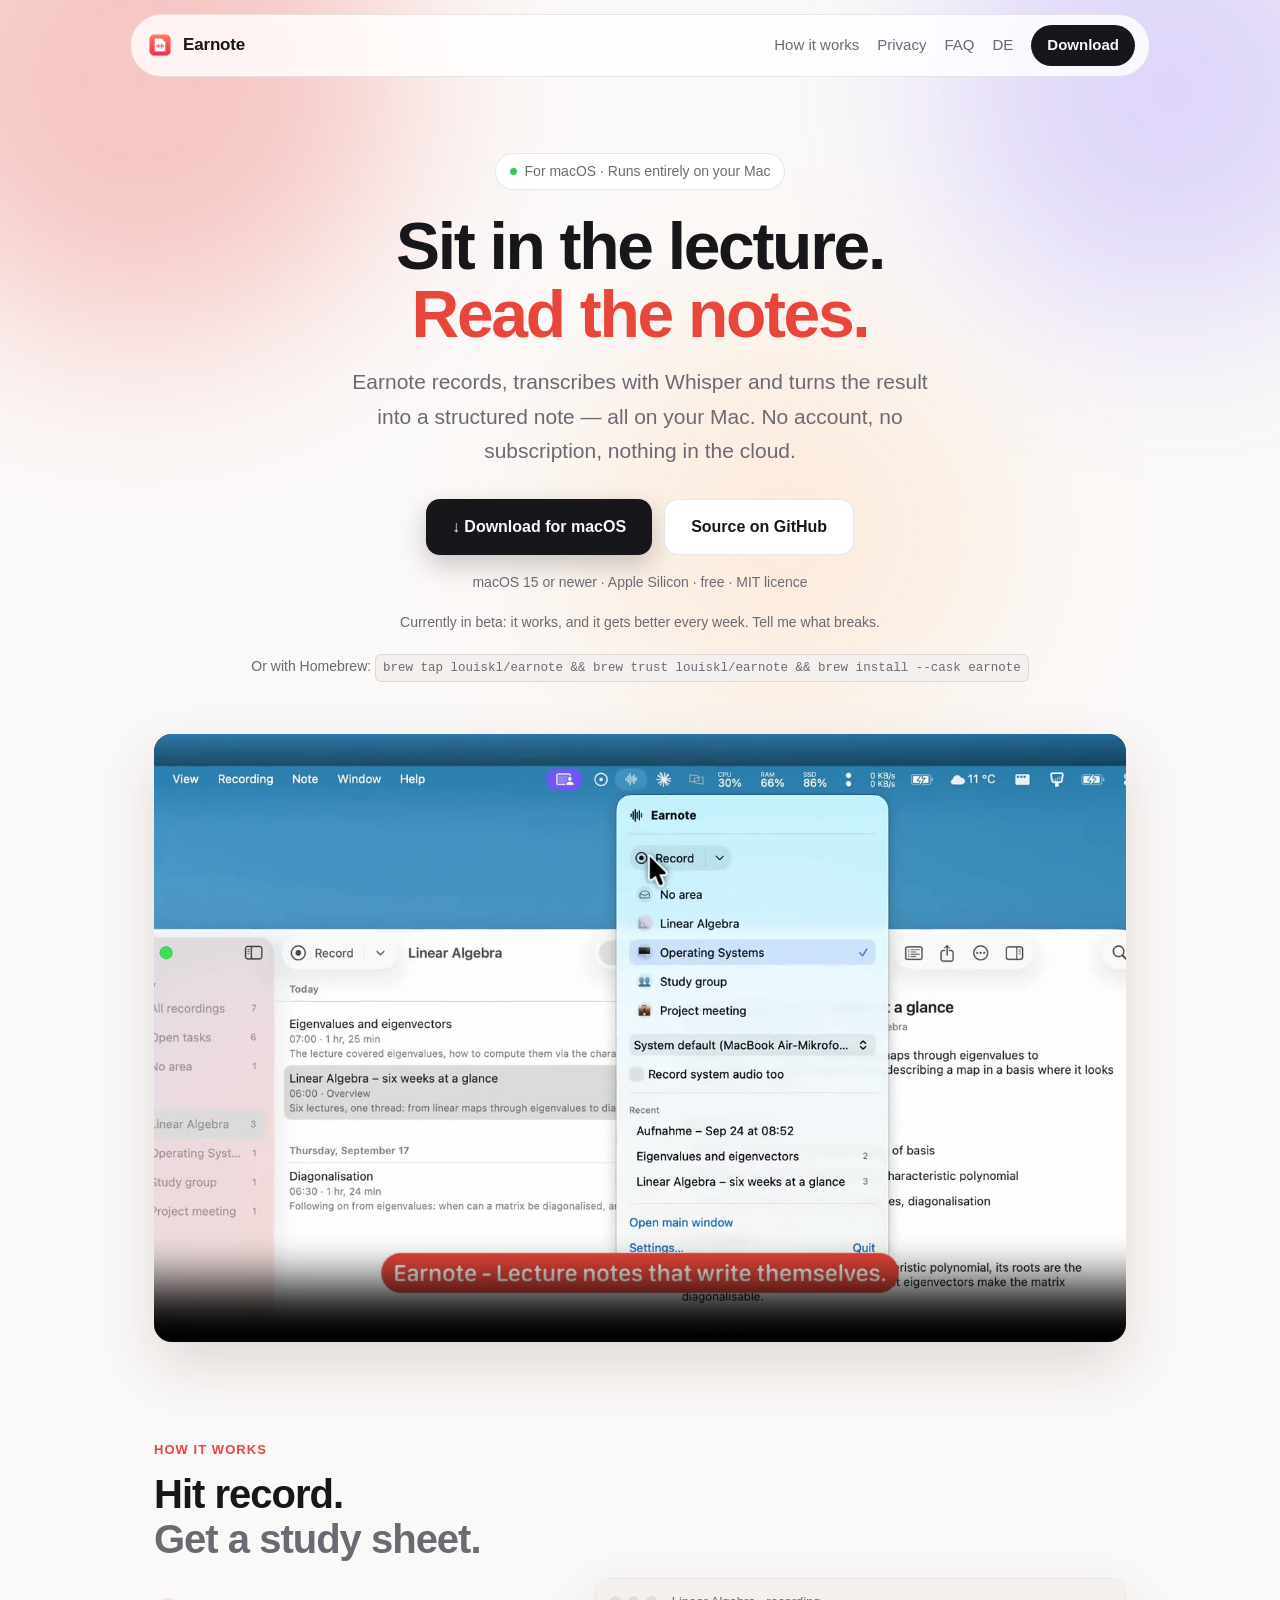
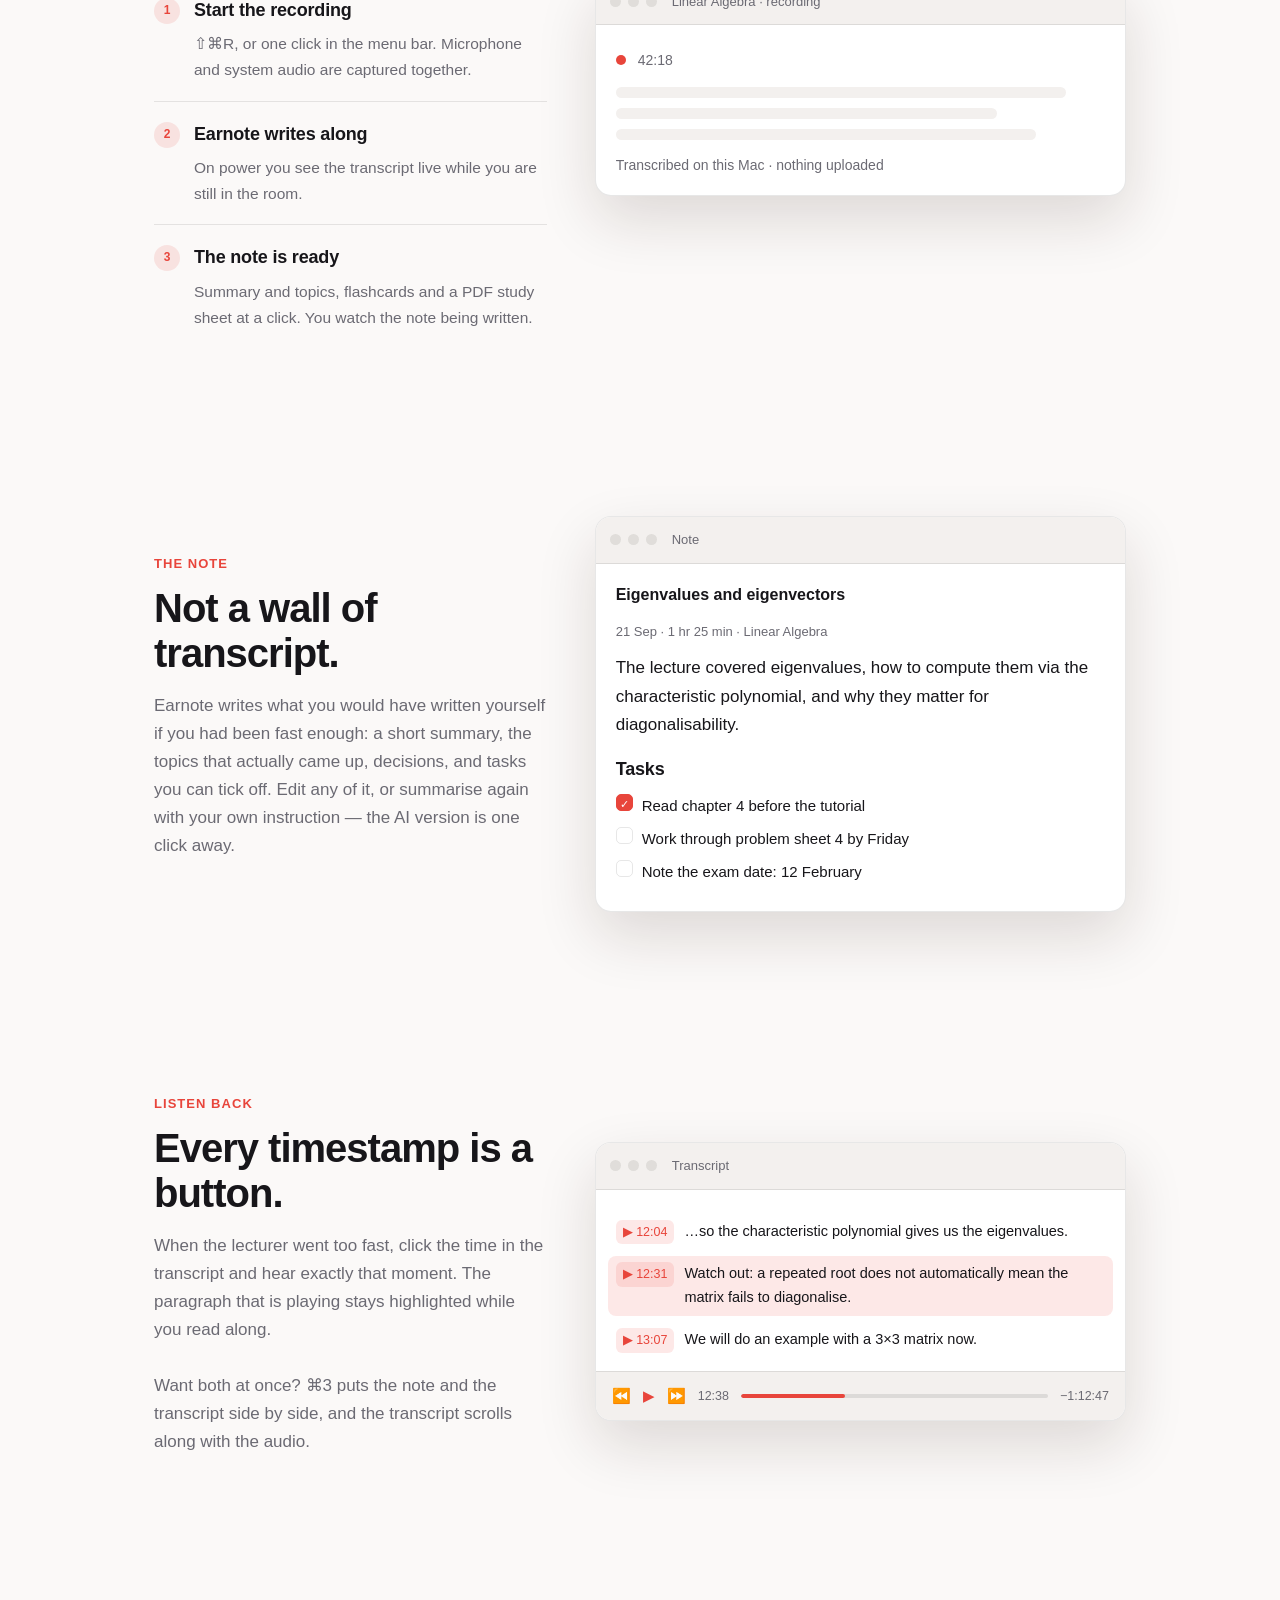
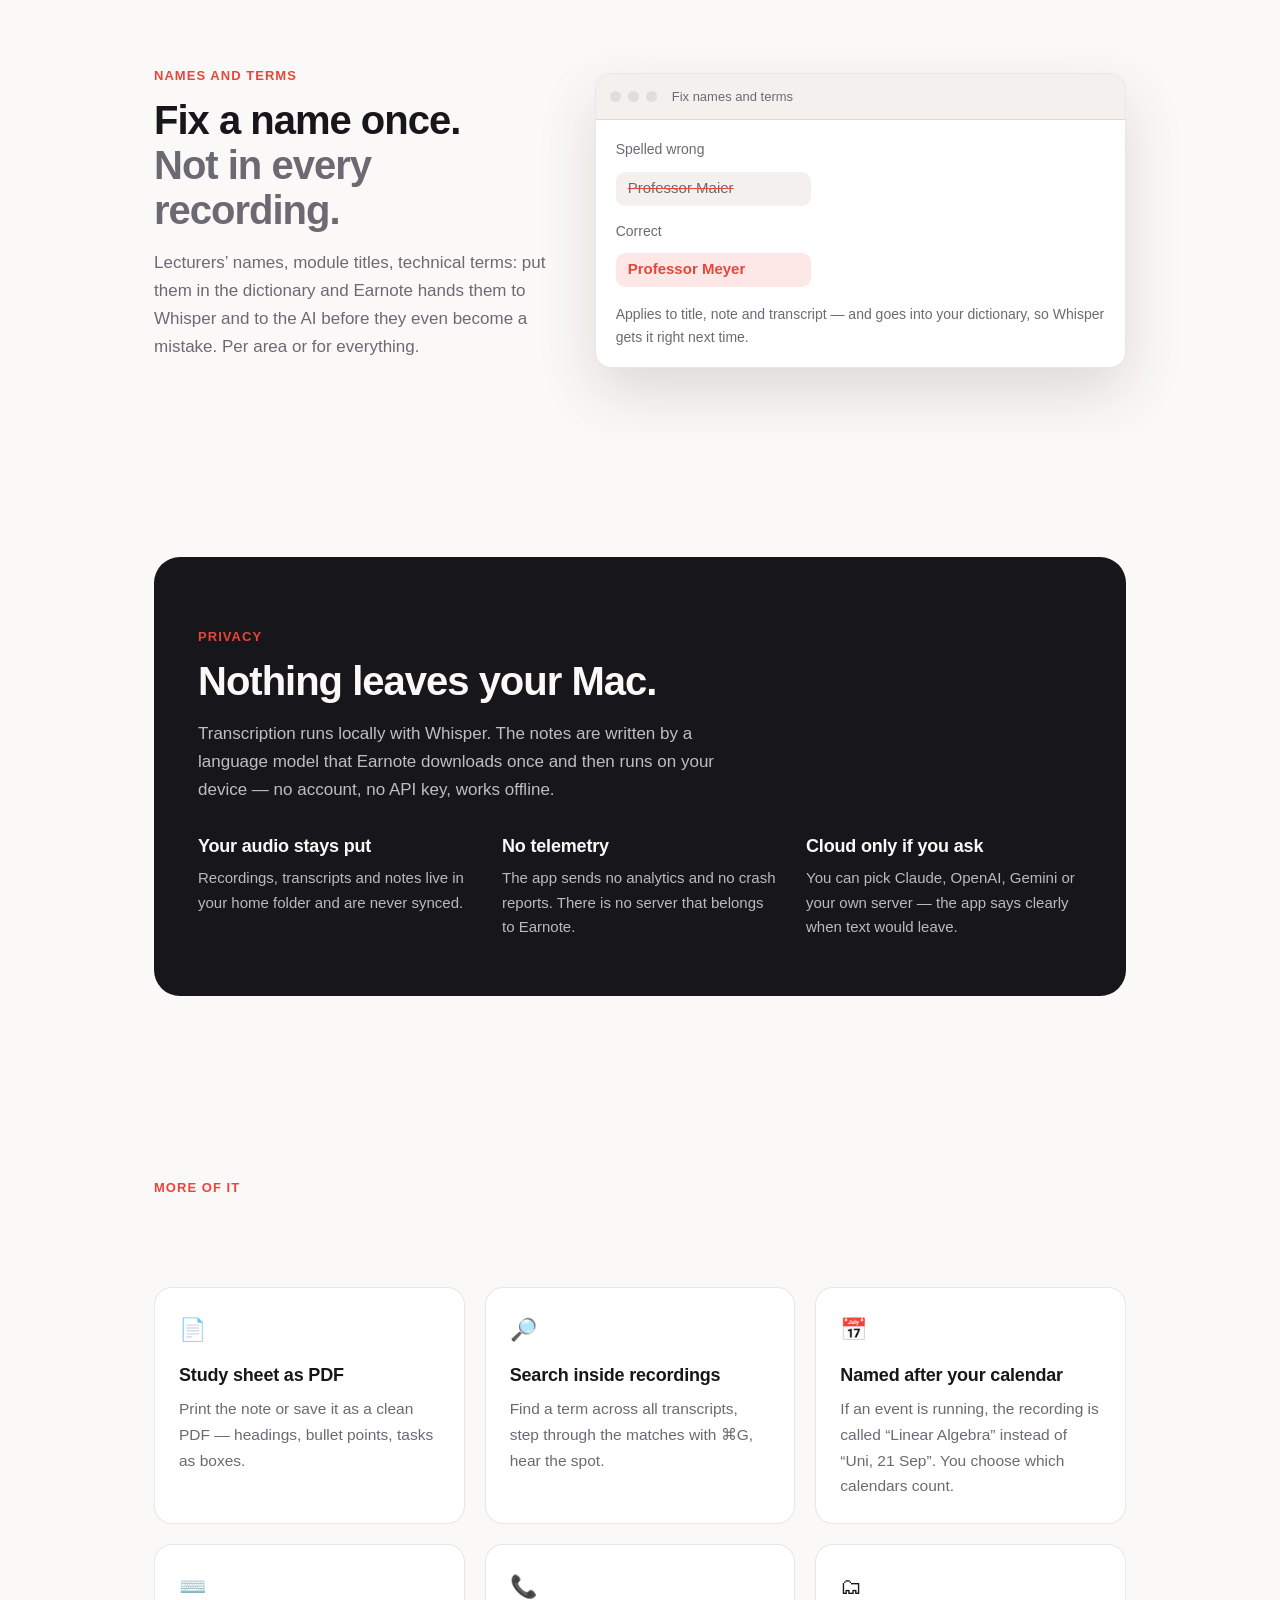
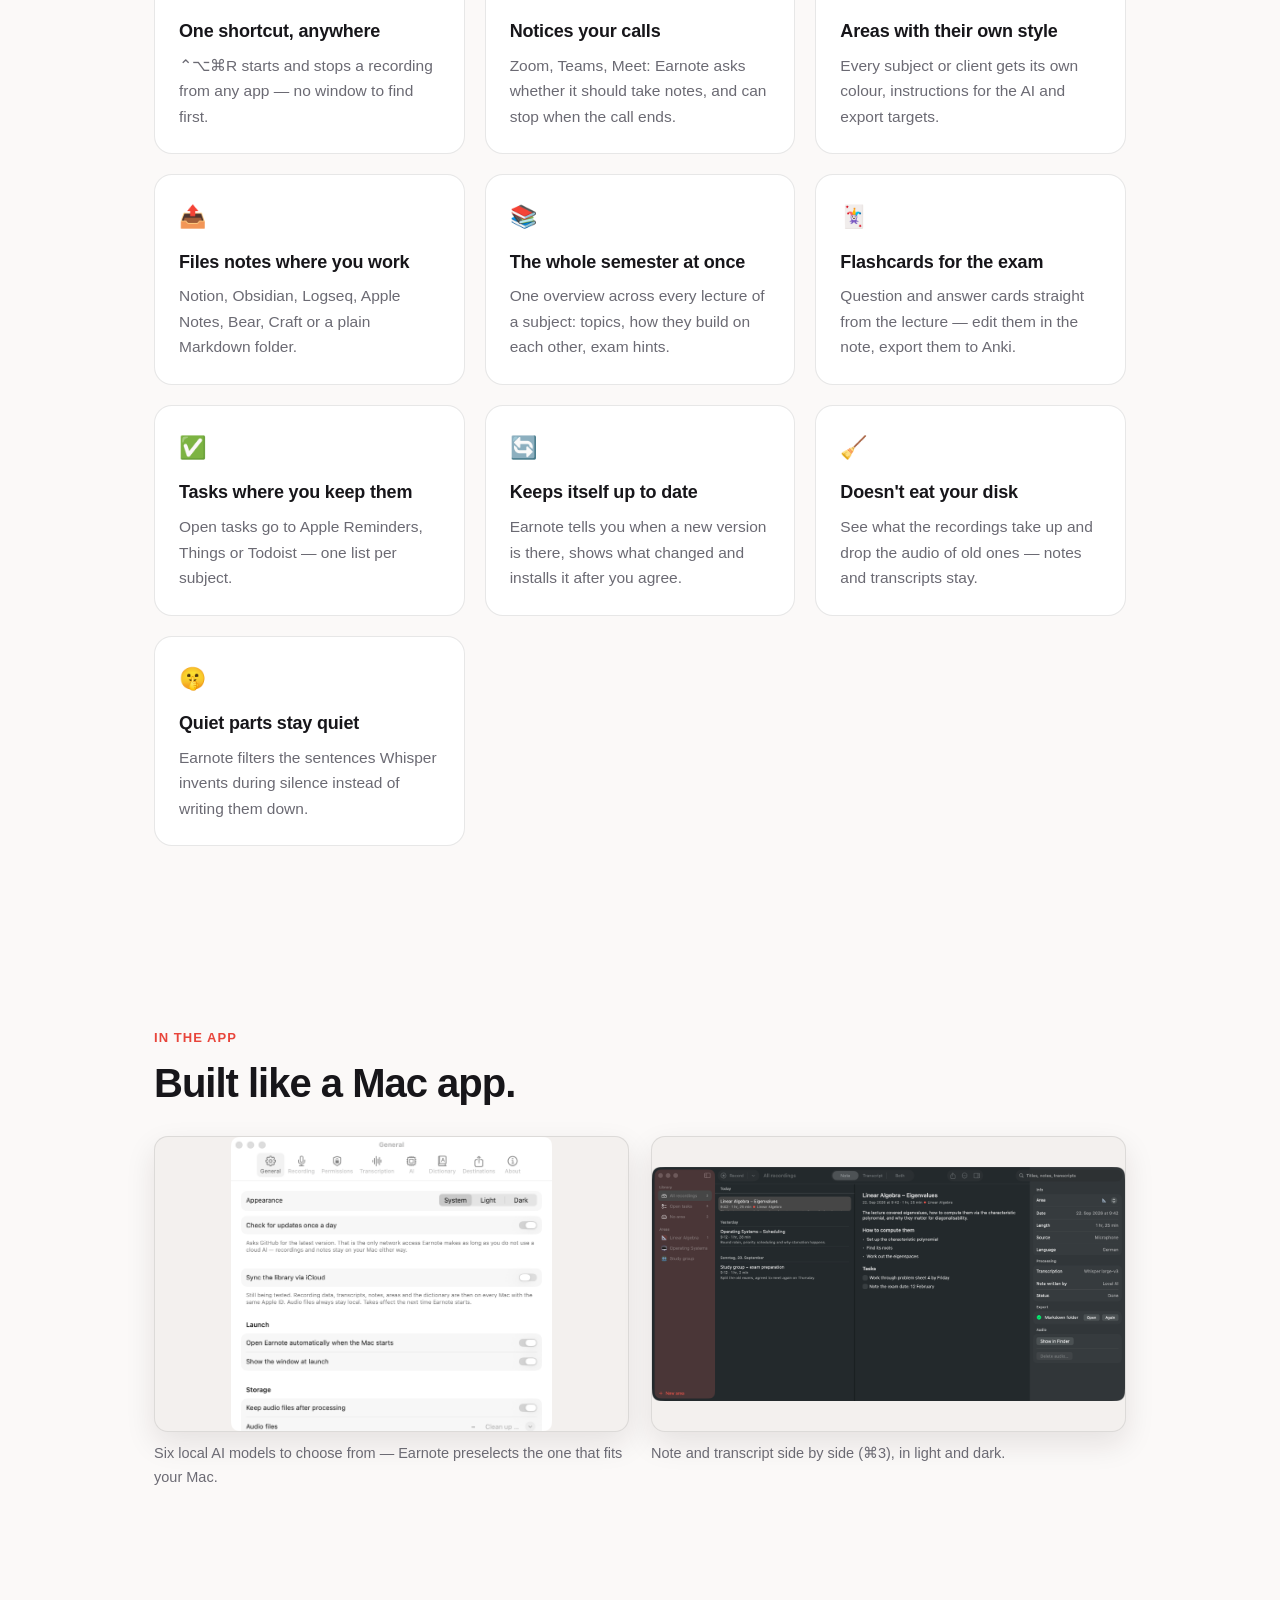
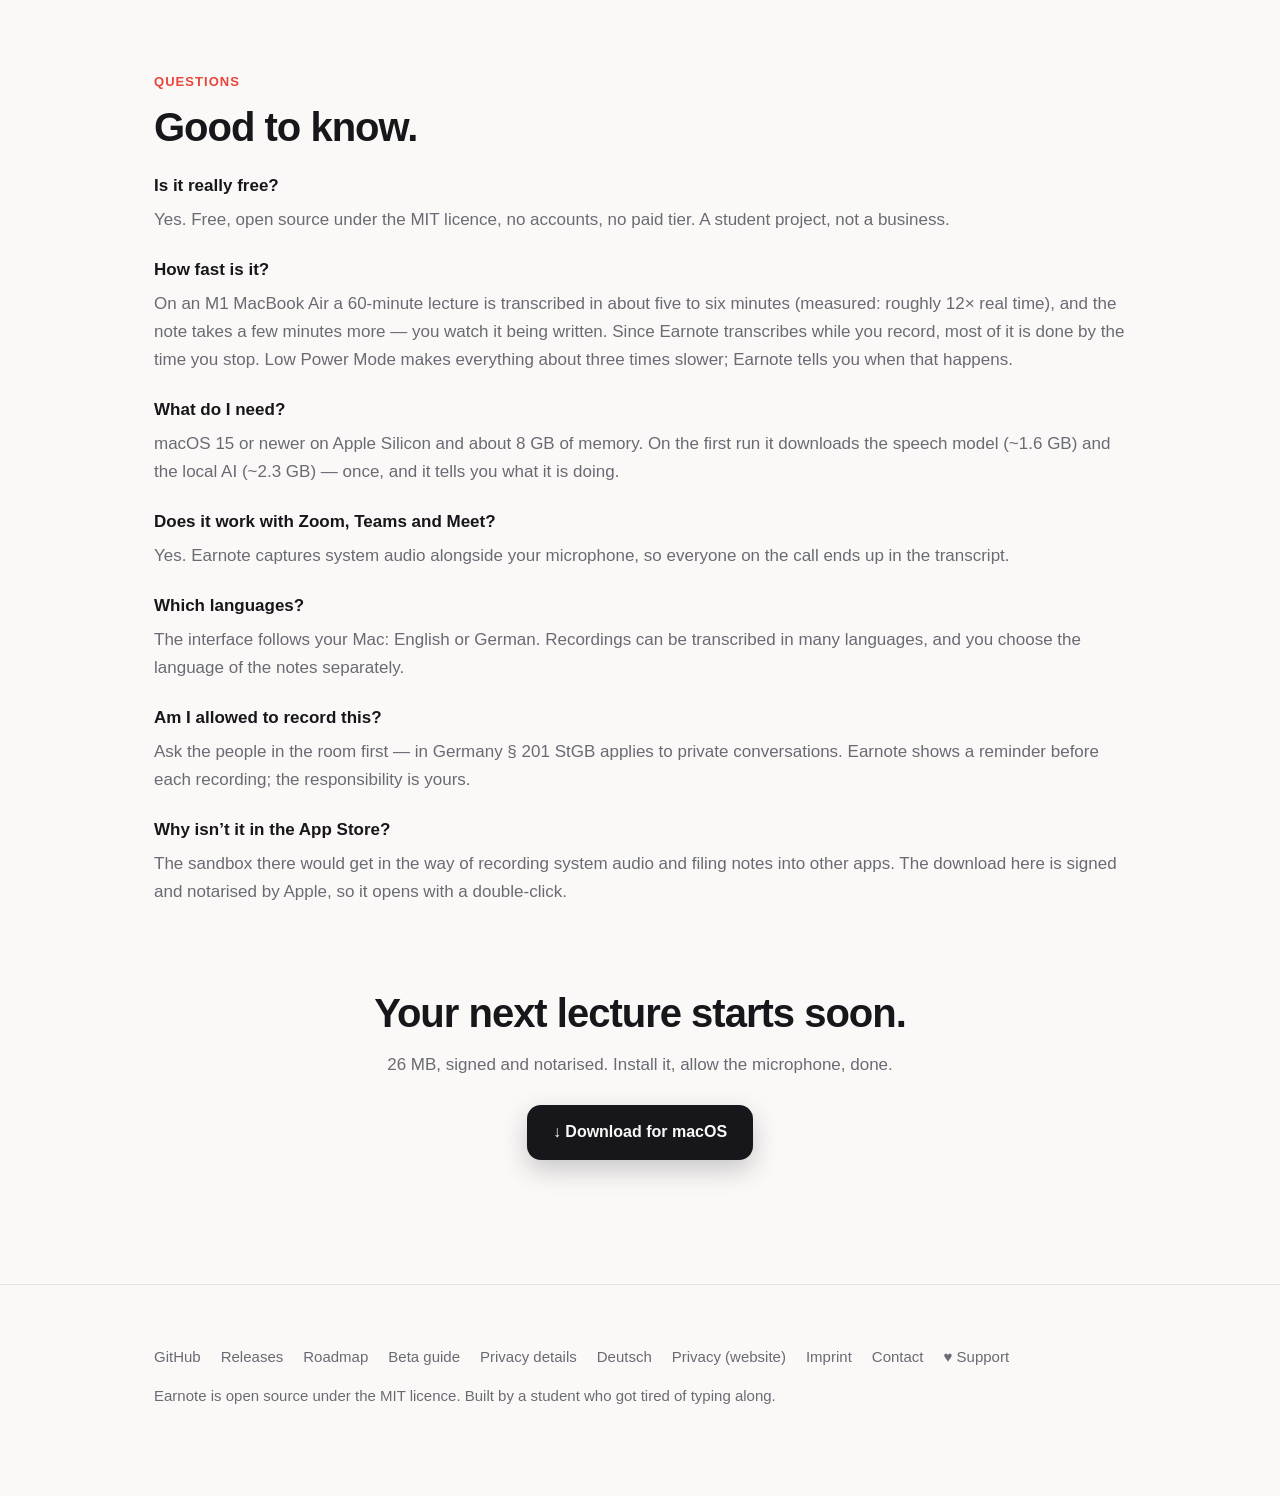
==== docs/index.html @ 216ff763 "Veröffentlicht: 0.9.23" ====
<!DOCTYPE html>
<html lang="en">
<head>
<meta charset="utf-8">
<meta name="google-site-verification" content="WwDypZ_dqVtWdCqkjLQLi9ZHB-S5S9vzJm6X-nlKd08">
<meta name="viewport" content="width=device-width, initial-scale=1">
<title>Earnote – lecture and meeting notes that stay on your Mac</title>
<meta name="description" content="Earnote records lectures, meetings and calls, transcribes them locally with Whisper and writes structured notes with an AI that runs on your Mac. Free and open source.">
<meta property="og:title" content="Earnote">
<meta property="og:description" content="Lectures and meetings, written up on your Mac. Free, open source, nothing leaves your device.">
<meta property="og:image" content="https://earnote.dev/assets/screenshot-en.png">
<meta name="theme-color" content="#E8453B">
<link rel="icon" href="assets/icon.png">
<link rel="apple-touch-icon" href="assets/icon.png">
<link rel="stylesheet" href="assets/style.css">
<link rel="canonical" href="https://earnote.dev/">
<link rel="alternate" hreflang="en" href="https://earnote.dev/">
<link rel="alternate" hreflang="de" href="https://earnote.dev/de.html">
<link rel="alternate" hreflang="x-default" href="https://earnote.dev/">
<meta name="twitter:card" content="summary_large_image">
<meta name="twitter:title" content="Earnote">
<meta name="twitter:image" content="https://earnote.dev/assets/screenshot-en.png">
<meta property="og:url" content="https://earnote.dev/">
<meta property="og:type" content="website">
<meta property="og:locale" content="en_US">
<script type="application/ld+json">{"@context": "https://schema.org", "@type": "SoftwareApplication", "name": "Earnote", "applicationCategory": "EducationalApplication", "applicationSubCategory": "Note-taking, transcription", "operatingSystem": "macOS 15 or later, Apple Silicon", "inLanguage": ["de", "en"], "description": "Earnote records lectures, meetings and calls, transcribes them with Whisper on your Mac and writes a structured note. Free, open source, no account, no cloud.", "url": "https://earnote.dev/", "downloadUrl": "https://github.com/louiskl/Earnote/releases/latest/download/Earnote.dmg", "softwareVersion": "0.9.23", "license": "https://opensource.org/licenses/MIT", "isAccessibleForFree": true, "offers": {"@type": "Offer", "price": "0", "priceCurrency": "EUR"}, "featureList": ["Local transcription with Whisper large-v3-turbo", "Notes written by an AI running on your Mac", "Live transcript while recording", "Flashcards with Anki export, semester overview per course, PDF study sheets", "Exports to Markdown, Obsidian, Notion, Apple Notes, Logseq, Things, Todoist", "Microphone and system audio together (Zoom, Teams, Meet)"], "author": {"@type": "Person", "name": "Louis Klinke"}, "screenshot": "https://earnote.dev/assets/screenshot-en.png"}</script>
<script type="application/ld+json">{"@context": "https://schema.org", "@type": "FAQPage", "mainEntity": [{"@type": "Question", "name": "Is Earnote really free?", "acceptedAnswer": {"@type": "Answer", "text": "Yes. Free, open source under the MIT licence, no accounts and no paid tier. It runs on your own Mac, so there are no servers to pay for."}}, {"@type": "Question", "name": "How fast is it?", "acceptedAnswer": {"@type": "Answer", "text": "On an M1 MacBook Air a 60-minute lecture is transcribed in about five to six minutes, and the note takes a few minutes more. Since Earnote transcribes while you record, most of it is done by the time you stop. Low Power Mode makes it about three times slower."}}, {"@type": "Question", "name": "What do I need to run it?", "acceptedAnswer": {"@type": "Answer", "text": "macOS 15 or newer on Apple Silicon and about 8 GB of memory. On the first run it downloads the speech model (~1.6 GB) and the local AI (~2.3 GB)."}}, {"@type": "Question", "name": "Does it work with Zoom, Teams and Google Meet?", "acceptedAnswer": {"@type": "Answer", "text": "Yes. Earnote captures system audio alongside your microphone, so everyone on the call ends up in the transcript."}}, {"@type": "Question", "name": "Does my recording leave my computer?", "acceptedAnswer": {"@type": "Answer", "text": "No. Transcription and note writing run locally on your Mac. There is no account, no telemetry and no Earnote server. Only the one-time model download and the daily update check use the network."}}, {"@type": "Question", "name": "Am I allowed to record a lecture?", "acceptedAnswer": {"@type": "Answer", "text": "Ask first. In Germany § 201 StGB protects private spoken words, so get consent from everyone involved, including the lecturer. Earnote shows a reminder before each recording."}}, {"@type": "Question", "name": "Why is Earnote not in the Mac App Store?", "acceptedAnswer": {"@type": "Answer", "text": "The App Store sandbox would get in the way of recording system audio and filing notes into other apps. The download from the website is signed and notarised by Apple."}}, {"@type": "Question", "name": "Is there a version for Windows or iPhone?", "acceptedAnswer": {"@type": "Answer", "text": "Windows no, because Earnote builds on Apple's CoreML and MLX. iPad and iPhone versions are planned after 1.0."}}]}</script>

<!-- Besucherzählung ohne Cookies (siehe datenschutz.html) -->
<script data-goatcounter="https://louiskl.goatcounter.com/count" async src="//gc.zgo.at/count.js"></script>
</head>
<body>

<div class="glow"><span class="a"></span><span class="b"></span><span class="c"></span></div>

<nav class="nav">
    <a class="brand" href="./"><img src="assets/icon.png" alt="">Earnote</a>
    <div class="links">
        <a href="#how" class="hide-s">How it works</a>
        <a href="#privacy" class="hide-s">Privacy</a>
        <a href="#faq" class="hide-s">FAQ</a>
        <a href="de.html">DE</a>
        <a class="pill" data-goatcounter-click="download-menue" href="https://github.com/louiskl/Earnote/releases/latest/download/Earnote.dmg">Download</a>
    </div>
</nav>

<header class="hero">
    <div class="wrap">
        <span class="badge"><i></i>For macOS · Runs entirely on your Mac</span>
        <h1>Sit in the lecture. <span class="accent">Read the notes.</span></h1>
        <p class="claim">Earnote records, transcribes with Whisper and turns the result into a structured note —
            all on your Mac. No account, no subscription, nothing in the cloud.</p>
        <div class="cta">
            <a class="btn" data-goatcounter-click="download-oben" href="https://github.com/louiskl/Earnote/releases/latest/download/Earnote.dmg">↓ Download for macOS</a>
            <a class="btn ghost" href="https://github.com/louiskl/Earnote">Source on GitHub</a>
        </div>
        <p class="fine">macOS 15 or newer · Apple Silicon · free · MIT licence</p>
        <p class="fine">Currently in beta: it works, and it gets better every week. <a href="https://github.com/louiskl/Earnote/issues/new">Tell me what breaks</a>.</p>
        <p class="fine">Or with Homebrew: <code>brew tap louiskl/earnote &amp;&amp; brew trust louiskl/earnote &amp;&amp; brew install --cask earnote</code></p>
    </div>
    <div class="hero-shot reveal">
        <video src="assets/demo-en.mp4" poster="assets/demo-poster.jpg" autoplay muted loop playsinline controls
               preload="metadata" aria-label="Demo: Earnote records a lecture, writes the note, makes flashcards and a PDF study sheet"></video>
    </div>
    <script>
        // Wer „Bewegung reduzieren“ eingestellt hat, bekommt das Video angehalten
        if (matchMedia('(prefers-reduced-motion: reduce)').matches) {
            for (const v of document.querySelectorAll('video[autoplay]')) { v.removeAttribute('autoplay'); v.pause(); }
        }
    </script>
</header>

<section id="how">
    <div class="wrap split">
        <div class="reveal">
            <p class="eyebrow">How it works</p>
            <h2>Hit record.<br><span class="dim">Get a study sheet.</span></h2>
            <ol class="steps">
                <li><span class="num">1</span><div><h3>Start the recording</h3>
                    <p>⇧⌘R, or one click in the menu bar. Microphone and system audio are captured together.</p></div></li>
                <li><span class="num">2</span><div><h3>Earnote writes along</h3>
                    <p>On power you see the transcript live while you are still in the room.</p></div></li>
                <li><span class="num">3</span><div><h3>The note is ready</h3>
                    <p>Summary and topics, flashcards and a PDF study sheet at a click. You watch the note being written.</p></div></li>
            </ol>
        </div>
        <div class="reveal">
            <div class="window">
                <div class="bar"><i></i><i></i><i></i><span class="title">Linear Algebra · recording</span></div>
                <div class="body">
                    <div class="rec">
                        <span class="dot"></span><span class="time">42:18</span>
                        <span class="wave">
                            <span style="animation-delay:0s"></span><span style="animation-delay:.1s"></span>
                            <span style="animation-delay:.2s"></span><span style="animation-delay:.35s"></span>
                            <span style="animation-delay:.15s"></span><span style="animation-delay:.05s"></span>
                            <span style="animation-delay:.25s"></span><span style="animation-delay:.4s"></span>
                            <span style="animation-delay:.3s"></span><span style="animation-delay:.12s"></span>
                            <span style="animation-delay:.22s"></span><span style="animation-delay:.32s"></span>
                            <span style="animation-delay:.08s"></span><span style="animation-delay:.18s"></span>
                            <span style="animation-delay:.28s"></span><span style="animation-delay:.38s"></span>
                        </span>
                    </div>
                    <div class="line" style="width:92%"></div>
                    <div class="line" style="width:78%"></div>
                    <div class="line" style="width:86%"></div>
                    <p class="fine" style="margin:14px 0 0">Transcribed on this Mac · nothing uploaded</p>
                </div>
            </div>
        </div>
    </div>
</section>

<section>
    <div class="wrap split flip">
        <div class="reveal">
            <div class="window note">
                <div class="bar"><i></i><i></i><i></i><span class="title">Note</span></div>
                <div class="body">
                    <h4>Eigenvalues and eigenvectors</h4>
                    <p class="meta">21 Sep · 1 hr 25 min · Linear Algebra</p>
                    <p style="margin:0 0 10px">The lecture covered eigenvalues, how to compute them via the
                        characteristic polynomial, and why they matter for diagonalisability.</p>
                    <h3 style="margin-top:16px">Tasks</h3>
                    <ul>
                        <li><span class="check on">✓</span>Read chapter 4 before the tutorial</li>
                        <li><span class="check"></span>Work through problem sheet 4 by Friday</li>
                        <li><span class="check"></span>Note the exam date: 12 February</li>
                    </ul>
                </div>
            </div>
        </div>
        <div class="reveal">
            <p class="eyebrow">The note</p>
            <h2>Not a wall of transcript.</h2>
            <p class="lead">Earnote writes what you would have written yourself if you had been fast enough:
                a short summary, the topics that actually came up, decisions, and tasks you can tick off.
                Edit any of it, or summarise again with your own instruction — the AI version is one click away.</p>
        </div>
    </div>
</section>

<section>
    <div class="wrap split">
        <div class="reveal">
            <p class="eyebrow">Listen back</p>
            <h2>Every timestamp is a button.</h2>
            <p class="lead">When the lecturer went too fast, click the time in the transcript and hear exactly
                that moment. The paragraph that is playing stays highlighted while you read along.</p>
            <p class="lead">Want both at once? ⌘3 puts the note and the transcript side by side, and the
                transcript scrolls along with the audio.</p>
        </div>
        <div class="reveal">
            <div class="window">
                <div class="bar"><i></i><i></i><i></i><span class="title">Transcript</span></div>
                <div class="body" style="padding-bottom:6px">
                    <div class="tline"><span class="ts">▶ 12:04</span><span>…so the characteristic polynomial gives us the eigenvalues.</span></div>
                    <div class="tline playing"><span class="ts">▶ 12:31</span><span>Watch out: a repeated root does not automatically mean the matrix fails to diagonalise.</span></div>
                    <div class="tline"><span class="ts">▶ 13:07</span><span>We will do an example with a 3×3 matrix now.</span></div>
                </div>
                <div class="player">
                    <span class="icon">⏪</span><span class="icon">▶</span><span class="icon">⏩</span>
                    <span class="t">12:38</span>
                    <span class="track"><b></b></span>
                    <span class="t">−1:12:47</span>
                </div>
            </div>
        </div>
    </div>
</section>

<section>
    <div class="wrap split flip">
        <div class="reveal">
            <div class="window">
                <div class="bar"><i></i><i></i><i></i><span class="title">Fix names and terms</span></div>
                <div class="body">
                    <p class="fine" style="margin:0 0 6px">Spelled wrong</p>
                    <div class="line" style="width:40%; background:var(--surface-2); height:34px; border-radius:9px; display:flex; align-items:center; padding:0 12px; color:var(--dim)">
                        <span class="swap" style="font-size:15px"><span class="old">Professor Maier</span></span>
                    </div>
                    <p class="fine" style="margin:14px 0 6px">Correct</p>
                    <div class="line" style="width:40%; background:var(--brand-soft); height:34px; border-radius:9px; display:flex; align-items:center; padding:0 12px">
                        <span class="swap" style="font-size:15px"><span class="new">Professor Meyer</span></span>
                    </div>
                    <p class="fine" style="margin:16px 0 0">Applies to title, note and transcript — and goes into
                        your dictionary, so Whisper gets it right next time.</p>
                </div>
            </div>
        </div>
        <div class="reveal">
            <p class="eyebrow">Names and terms</p>
            <h2>Fix a name once.<br><span class="dim">Not in every recording.</span></h2>
            <p class="lead">Lecturers’ names, module titles, technical terms: put them in the dictionary and
                Earnote hands them to Whisper and to the AI before they even become a mistake. Per area or for
                everything.</p>
        </div>
    </div>
</section>

<section id="privacy">
    <div class="wrap">
        <div class="band reveal">
            <p class="eyebrow">Privacy</p>
            <h2>Nothing leaves your Mac.</h2>
            <p class="lead">Transcription runs locally with Whisper. The notes are written by a language model
                that Earnote downloads once and then runs on your device — no account, no API key, works offline.</p>
            <div class="cols">
                <div><h3>Your audio stays put</h3><p>Recordings, transcripts and notes live in your home folder and are never synced.</p></div>
                <div><h3>No telemetry</h3><p>The app sends no analytics and no crash reports. There is no server that belongs to Earnote.</p></div>
                <div><h3>Cloud only if you ask</h3><p>You can pick Claude, OpenAI, Gemini or your own server — the app says clearly when text would leave.</p></div>
            </div>
        </div>
    </div>
</section>

<section>
    <div class="wrap">
        <p class="eyebrow reveal">More of it</p>
        <h2 class="reveal">Small things that add up.</h2>
        <div class="tiles" style="margin-top:32px">
            <div class="tile reveal"><span class="ico">📄</span><h3>Study sheet as PDF</h3>
                <p>Print the note or save it as a clean PDF — headings, bullet points, tasks as boxes.</p></div>
            <div class="tile reveal"><span class="ico">🔎</span><h3>Search inside recordings</h3>
                <p>Find a term across all transcripts, step through the matches with ⌘G, hear the spot.</p></div>
            <div class="tile reveal"><span class="ico">📅</span><h3>Named after your calendar</h3>
                <p>If an event is running, the recording is called “Linear Algebra” instead of “Uni, 21 Sep”.
                   You choose which calendars count.</p></div>
            <div class="tile reveal"><span class="ico">⌨️</span><h3>One shortcut, anywhere</h3>
                <p>⌃⌥⌘R starts and stops a recording from any app — no window to find first.</p></div>
            <div class="tile reveal"><span class="ico">📞</span><h3>Notices your calls</h3>
                <p>Zoom, Teams, Meet: Earnote asks whether it should take notes, and can stop when the call ends.</p></div>
            <div class="tile reveal"><span class="ico">🗂</span><h3>Areas with their own style</h3>
                <p>Every subject or client gets its own colour, instructions for the AI and export targets.</p></div>
            <div class="tile reveal"><span class="ico">📤</span><h3>Files notes where you work</h3>
                <p>Notion, Obsidian, Logseq, Apple Notes, Bear, Craft or a plain Markdown folder.</p></div>
            <div class="tile reveal"><span class="ico">📚</span><h3>The whole semester at once</h3>
                <p>One overview across every lecture of a subject: topics, how they build on each other, exam hints.</p></div>
            <div class="tile reveal"><span class="ico">🃏</span><h3>Flashcards for the exam</h3>
                <p>Question and answer cards straight from the lecture — edit them in the note, export them to Anki.</p></div>
            <div class="tile reveal"><span class="ico">✅</span><h3>Tasks where you keep them</h3>
                <p>Open tasks go to Apple Reminders, Things or Todoist — one list per subject.</p></div>
            <div class="tile reveal"><span class="ico">🔄</span><h3>Keeps itself up to date</h3>
                <p>Earnote tells you when a new version is there, shows what changed and installs it after you agree.</p></div>
            <div class="tile reveal"><span class="ico">🧹</span><h3>Doesn't eat your disk</h3>
                <p>See what the recordings take up and drop the audio of old ones — notes and transcripts stay.</p></div>
            <div class="tile reveal"><span class="ico">🤫</span><h3>Quiet parts stay quiet</h3>
                <p>Earnote filters the sentences Whisper invents during silence instead of writing them down.</p></div>
        </div>
    </div>
</section>

<section>
    <div class="wrap">
        <p class="eyebrow reveal">In the app</p>
        <h2 class="reveal">Built like a Mac app.</h2>
        <div class="shots" style="margin-top:30px">
            <figure class="reveal"><img src="assets/shot-settings-en.png" alt="Earnote settings window">
                <figcaption>Six local AI models to choose from — Earnote preselects the one that fits your Mac.</figcaption></figure>
            <figure class="reveal"><img src="assets/shot-dark-en.png" alt="Earnote in dark mode with the player bar">
                <figcaption>Note and transcript side by side (⌘3), in light and dark.</figcaption></figure>
        </div>
    </div>
</section>

<section id="faq">
    <div class="wrap">
        <p class="eyebrow reveal">Questions</p>
        <h2 class="reveal">Good to know.</h2>
        <dl class="faq reveal">
            <dt>Is it really free?</dt>
            <dd>Yes. Free, open source under the MIT licence, no accounts, no paid tier. A student project, not a business.</dd>

            <dt>How fast is it?</dt>
            <dd>On an M1 MacBook Air a 60-minute lecture is transcribed in about five to six minutes (measured: roughly
                12× real time), and the note takes a few minutes more — you watch it being written. Since Earnote transcribes
                while you record, most of it is done by the time you stop. Low Power Mode makes everything about three times
                slower; Earnote tells you when that happens.</dd>

            <dt>What do I need?</dt>
            <dd>macOS 15 or newer on Apple Silicon and about 8 GB of memory. On the first run it downloads the
                speech model (~1.6 GB) and the local AI (~2.3 GB) — once, and it tells you what it is doing.</dd>

            <dt>Does it work with Zoom, Teams and Meet?</dt>
            <dd>Yes. Earnote captures system audio alongside your microphone, so everyone on the call ends up in the transcript.</dd>

            <dt>Which languages?</dt>
            <dd>The interface follows your Mac: English or German. Recordings can be transcribed in many languages,
                and you choose the language of the notes separately.</dd>

            <dt>Am I allowed to record this?</dt>
            <dd>Ask the people in the room first — in Germany § 201 StGB applies to private conversations. Earnote
                shows a reminder before each recording; the responsibility is yours.</dd>

            <dt>Why isn’t it in the App Store?</dt>
            <dd>The sandbox there would get in the way of recording system audio and filing notes into other apps.
                The download here is signed and notarised by Apple, so it opens with a double-click.</dd>
        </dl>
    </div>
</section>

<section style="padding-top:0">
    <div class="wrap" style="text-align:center">
        <h2 class="reveal">Your next lecture starts soon.</h2>
        <p class="lead reveal" style="margin: 0 auto 26px">26 MB, signed and notarised. Install it, allow the microphone, done.</p>
        <div class="cta reveal">
            <a class="btn" data-goatcounter-click="download-unten" href="https://github.com/louiskl/Earnote/releases/latest/download/Earnote.dmg">↓ Download for macOS</a>
        </div>
    </div>
</section>

<footer>
    <div class="wrap">
        <div class="links">
            <a href="https://github.com/louiskl/Earnote">GitHub</a>
            <a href="https://github.com/louiskl/Earnote/releases">Releases</a>
            <a href="ROADMAP.md">Roadmap</a>
            <a href="BETA.md">Beta guide</a>
            <a href="DATENSCHUTZ.md">Privacy details</a>
            <a href="de.html">Deutsch</a>
            <a href="datenschutz.html">Privacy (website)</a>
            <a href="impressum.html">Imprint</a>
            <a href="mailto:hallo@earnote.dev">Contact</a>
            <a href="https://ko-fi.com/louiskl" data-goatcounter-click="unterstuetzen">♥ Support</a>
        </div>
        <p>Earnote is open source under the MIT licence. Built by a student who got tired of typing along.</p>
    </div>
</footer>

<script>
// Einblenden beim Scrollen – ein paar Zeilen, keine Bibliothek.
const io = new IntersectionObserver((entries) => {
    for (const e of entries) {
        if (e.isIntersecting) { e.target.classList.add('in'); io.unobserve(e.target); }
    }
}, { rootMargin: '0px 0px -8% 0px' });
document.querySelectorAll('.reveal').forEach((el) => io.observe(el));
</script>

</body>
</html>
---- docs/assets/style.css ----
/* Eine Seite, keine Bibliotheken, kein Tracking.
   Warmes Off-White mit Korallenton der App, dunkel folgt dem System. */
:root {
    --brand: #E8453B;
    --brand-soft: rgba(232, 69, 59, 0.12);
    --violet: #7C5CFF;
    --bg: #FBF9F8;
    --surface: #ffffff;
    --surface-2: #F3F0EE;
    --text: #17161A;
    --dim: #6B6A73;
    --line: rgba(23, 22, 26, 0.1);
    --shadow: 0 24px 60px rgba(40, 20, 15, 0.14);
    --radius: 18px;
    --nav-bg: rgba(255, 255, 255, 0.82);
}

@media (prefers-color-scheme: dark) {
    :root {
        --brand: #FF6D60;
        --brand-soft: rgba(255, 109, 96, 0.16);
        --violet: #9B85FF;
        --bg: #0F0E11;
        --surface: #17161A;
        --surface-2: #1E1D22;
        --text: #F4F3F5;
        --dim: #A3A2AC;
        --line: rgba(255, 255, 255, 0.12);
        --shadow: 0 24px 60px rgba(0, 0, 0, 0.5);
        --nav-bg: rgba(23, 22, 26, 0.72);
    }
}

* { box-sizing: border-box; }

html { scroll-behavior: smooth; }

body {
    margin: 0;
    background: var(--bg);
    color: var(--text);
    font: 17px/1.65 -apple-system, BlinkMacSystemFont, "SF Pro Text", "Segoe UI", Roboto, sans-serif;
    -webkit-font-smoothing: antialiased;
    overflow-x: hidden;
}

a { color: inherit; text-decoration: none; }
.wrap { max-width: 1020px; margin: 0 auto; padding: 0 24px; }

/* Schwebende Navigation */
.nav {
    position: sticky; top: 14px; z-index: 20;
    margin: 14px auto 0; max-width: 1020px;
    display: flex; align-items: center; gap: 14px;
    padding: 10px 14px 10px 16px;
    background: var(--nav-bg); backdrop-filter: saturate(180%) blur(18px);
    border: 1px solid var(--line); border-radius: 999px;
}
.nav .brand { display: flex; align-items: center; gap: 10px; font-weight: 650; letter-spacing: -0.01em; }
.nav .brand img { width: 26px; height: 26px; border-radius: 7px; }
.nav .links { margin-left: auto; display: flex; align-items: center; gap: 18px; font-size: 15px; color: var(--dim); }
.nav .links a:hover { color: var(--text); }
.nav .pill { padding: 8px 16px; border-radius: 999px; background: var(--text); color: var(--bg); font-weight: 600; font-size: 15px; }
.nav .pill:hover { filter: brightness(1.15); }

/* Farbige Wolken im Hintergrund */
.glow { position: absolute; inset: 0; overflow: hidden; pointer-events: none; z-index: -1; }
.glow span { position: absolute; border-radius: 50%; filter: blur(90px); opacity: 0.55; }
.glow .a { width: 520px; height: 520px; background: var(--brand); top: -180px; left: -120px; opacity: 0.28; }
.glow .b { width: 460px; height: 460px; background: var(--violet); top: -140px; right: -120px; opacity: 0.22; }
.glow .c { width: 420px; height: 420px; background: #FFB067; top: 320px; left: 45%; opacity: 0.18; }

header.hero { position: relative; text-align: center; padding: 76px 0 0; }
.badge {
    display: inline-flex; align-items: center; gap: 8px;
    padding: 6px 14px; border-radius: 999px; font-size: 14px; color: var(--dim);
    background: var(--surface); border: 1px solid var(--line);
}
.badge i { width: 7px; height: 7px; border-radius: 50%; background: #34C759; display: inline-block; }

h1 {
    font-size: clamp(38px, 6.2vw, 66px); line-height: 1.04; letter-spacing: -0.035em;
    font-weight: 700; margin: 22px auto 16px; max-width: 14ch;
}
h1 .accent { color: var(--brand); }
.claim { font-size: clamp(17px, 2.2vw, 21px); color: var(--dim); max-width: 600px; margin: 0 auto 30px; }

.cta { display: flex; gap: 12px; justify-content: center; flex-wrap: wrap; }
.btn {
    display: inline-flex; align-items: center; gap: 9px;
    padding: 14px 26px; border-radius: 14px; font-weight: 600; font-size: 16px;
    background: var(--text); color: var(--bg);
    box-shadow: 0 10px 26px rgba(23, 22, 26, 0.22);
    transition: transform 0.15s ease, box-shadow 0.15s ease;
}
.btn:hover { transform: translateY(-1px); box-shadow: 0 14px 30px rgba(23, 22, 26, 0.28); }
.btn.ghost { background: var(--surface); color: var(--text); border: 1px solid var(--line); box-shadow: none; }
.fine { font-size: 14px; color: var(--dim); margin-top: 16px; }

.hero-shot { margin: 52px auto 0; max-width: 1020px; padding: 0 24px; }
.hero-shot img, .hero-shot video { width: 100%; height: auto; border-radius: var(--radius); box-shadow: var(--shadow); display: block; }
.hero-shot video { aspect-ratio: 8 / 5; background: #0b1e2d; }

/* Abschnitte */
section { padding: 84px 0; position: relative; }
.eyebrow { font-size: 13px; font-weight: 650; letter-spacing: 0.08em; text-transform: uppercase; color: var(--brand); margin-bottom: 12px; }
h2 { font-size: clamp(27px, 3.6vw, 40px); line-height: 1.12; letter-spacing: -0.025em; margin: 0 0 16px; font-weight: 700; }
h2 .dim { color: var(--dim); }
.lead { color: var(--dim); max-width: 560px; margin: 0 0 28px; }
h3 { font-size: 18px; margin: 0 0 6px; font-weight: 650; letter-spacing: -0.01em; }

.split { display: grid; grid-template-columns: 0.85fr 1.15fr; gap: 48px; align-items: center; }
.split.flip > *:first-child { order: 2; }

.steps { list-style: none; margin: 0; padding: 0; }
.steps li { padding: 18px 0; border-top: 1px solid var(--line); display: flex; gap: 14px; }
.steps li:first-child { border-top: 0; }
.steps .num {
    flex: none; width: 26px; height: 26px; border-radius: 50%; font-size: 12px; font-weight: 650;
    display: grid; place-items: center; background: var(--brand-soft); color: var(--brand); margin-top: 2px;
}
.steps p { margin: 2px 0 0; color: var(--dim); font-size: 15.5px; }

/* Nachgebaute App-Fenster für die Demos */
.window {
    background: var(--surface); border: 1px solid var(--line); border-radius: 16px;
    box-shadow: var(--shadow); overflow: hidden;
}
.window .bar {
    display: flex; align-items: center; gap: 7px; padding: 12px 14px;
    border-bottom: 1px solid var(--line); background: var(--surface-2);
}
.window .bar i { width: 11px; height: 11px; border-radius: 50%; background: #E0DDDA; display: block; }
.window .bar .title { margin-left: 8px; font-size: 13px; color: var(--dim); }
.window .body { padding: 18px 20px; }

.rec { display: flex; align-items: center; gap: 12px; }
.rec .dot { width: 10px; height: 10px; border-radius: 50%; background: var(--brand); animation: pulse 1.8s ease-in-out infinite; }
.rec .time { font-variant-numeric: tabular-nums; font-size: 14px; color: var(--dim); }
.wave { display: flex; align-items: center; gap: 3px; height: 34px; flex: 1; }
.wave span { width: 3px; border-radius: 2px; background: var(--brand); opacity: 0.85; animation: bounce 1.1s ease-in-out infinite; }

.line { height: 11px; border-radius: 6px; background: var(--surface-2); margin: 10px 0; }
.tline { display: flex; gap: 10px; align-items: baseline; margin: 12px 0; font-size: 14.5px; }
.tline .ts {
    font-variant-numeric: tabular-nums; font-size: 12.5px; color: var(--brand);
    background: var(--brand-soft); border-radius: 6px; padding: 2px 7px; white-space: nowrap;
}
.tline.playing { background: var(--brand-soft); border-radius: 8px; padding: 6px 8px; margin: 6px -8px; }

.note h4 { margin: 0 0 4px; font-size: 16px; }
.note .meta { font-size: 13px; color: var(--dim); margin-bottom: 12px; }
.note ul { list-style: none; padding: 0; margin: 10px 0 0; }
.note ul li { display: flex; gap: 9px; align-items: flex-start; font-size: 15px; margin: 8px 0; }
.check {
    flex: none; width: 17px; height: 17px; border-radius: 5px; border: 1.5px solid var(--line);
    display: grid; place-items: center; font-size: 11px; color: #fff;
}
.check.on { background: var(--brand); border-color: var(--brand); }

.player { display: flex; align-items: center; gap: 12px; padding: 12px 16px; border-top: 1px solid var(--line); background: var(--surface-2); }
.player .icon { font-size: 15px; color: var(--brand); }
.player .track { flex: 1; height: 4px; border-radius: 3px; background: var(--line); position: relative; overflow: hidden; }
.player .track b { position: absolute; inset: 0 auto 0 0; width: 34%; background: var(--brand); border-radius: 3px; animation: seek 9s linear infinite; }
.player .t { font-size: 12.5px; color: var(--dim); font-variant-numeric: tabular-nums; }

.swap { position: relative; }
.swap .old { color: var(--dim); text-decoration: line-through; text-decoration-color: var(--brand); }
.swap .new { color: var(--brand); font-weight: 600; }

/* Kacheln */
.tiles { display: grid; grid-template-columns: repeat(3, 1fr); gap: 20px; }
.tile { background: var(--surface); border: 1px solid var(--line); border-radius: var(--radius); padding: 24px; }
.tile p { margin: 0; color: var(--dim); font-size: 15.5px; }
.tile .ico { font-size: 22px; margin-bottom: 12px; display: block; }

.band {
    background: var(--text); color: var(--bg); border-radius: 26px; padding: 56px 44px; margin: 0 auto;
}
.band h2 { color: var(--bg); }
.band .lead { color: rgba(255, 255, 255, 0.72); }
@media (prefers-color-scheme: dark) {
    .band { background: var(--surface-2); color: var(--text); }
    .band h2 { color: var(--text); }
    .band .lead { color: var(--dim); }
}
.band .cols { display: grid; grid-template-columns: repeat(3, 1fr); gap: 28px; margin-top: 8px; }
.band .cols h3 { margin-bottom: 4px; }
.band .cols p { margin: 0; opacity: 0.72; font-size: 15px; }

.shots { display: grid; grid-template-columns: repeat(2, 1fr); gap: 22px; }
.shots figure { margin: 0; display: flex; flex-direction: column; }
/* Die Bildschirmfotos haben unterschiedliche Seitenverhältnisse – gleicher Rahmen, Bild darin zentriert. */
.shots img { width: 100%; aspect-ratio: 16 / 10; object-fit: contain; background: var(--surface-2);
    border-radius: 14px; border: 1px solid var(--line); box-shadow: 0 12px 30px rgba(40, 20, 15, 0.1); }
.shots figcaption { font-size: 14.5px; color: var(--dim); margin-top: 10px; }

/* Befehlszeile in der Feinschrift – lesbar, aber nicht laut */
.fine code { font-family: ui-monospace, SFMono-Regular, Menlo, monospace; font-size: 12.5px;
    background: var(--surface-2); border: 1px solid var(--line); border-radius: 6px; padding: 3px 7px;
    display: inline-block; margin-top: 4px; word-break: normal; }

/* Auf dem Handy bricht der Homebrew-Befehl sonst mitten im Wort um. Lieber in einer Zeile
   lassen und seitlich scrollen – so bleibt er kopierbar und lesbar. */
@media (max-width: 560px) {
    .fine code { display: block; white-space: pre; overflow-x: auto; text-align: left;
        -webkit-overflow-scrolling: touch; }
}

dl.faq { margin: 0; }
dl.faq dt { font-weight: 650; margin-top: 22px; }
dl.faq dd { margin: 6px 0 0; color: var(--dim); }

footer { padding: 60px 0 72px; color: var(--dim); font-size: 15px; border-top: 1px solid var(--line); margin-top: 40px; }
footer .links { display: flex; gap: 20px; flex-wrap: wrap; margin-bottom: 14px; }
footer .links a:hover { color: var(--text); }

/* Bewegung */
@keyframes pulse { 0%, 100% { opacity: 1; } 50% { opacity: 0.35; } }
@keyframes bounce { 0%, 100% { height: 24%; } 50% { height: 100%; } }
@keyframes seek { from { width: 4%; } to { width: 96%; } }

.reveal { opacity: 0; transform: translateY(18px); transition: opacity 0.7s ease, transform 0.7s ease; }
.reveal.in { opacity: 1; transform: none; }

@media (prefers-reduced-motion: reduce) {
    html { scroll-behavior: auto; }
    .reveal { opacity: 1; transform: none; transition: none; }
    .wave span, .rec .dot, .player .track b { animation: none; }
}

@media (max-width: 820px) {
    .split { grid-template-columns: 1fr; gap: 28px; }
    .split.flip > *:first-child { order: 0; }
    .tiles, .band .cols, .shots { grid-template-columns: 1fr; }
    .nav .links a.hide-s { display: none; }
    .band { padding: 40px 24px; border-radius: 20px; }
    section { padding: 64px 0; }
}
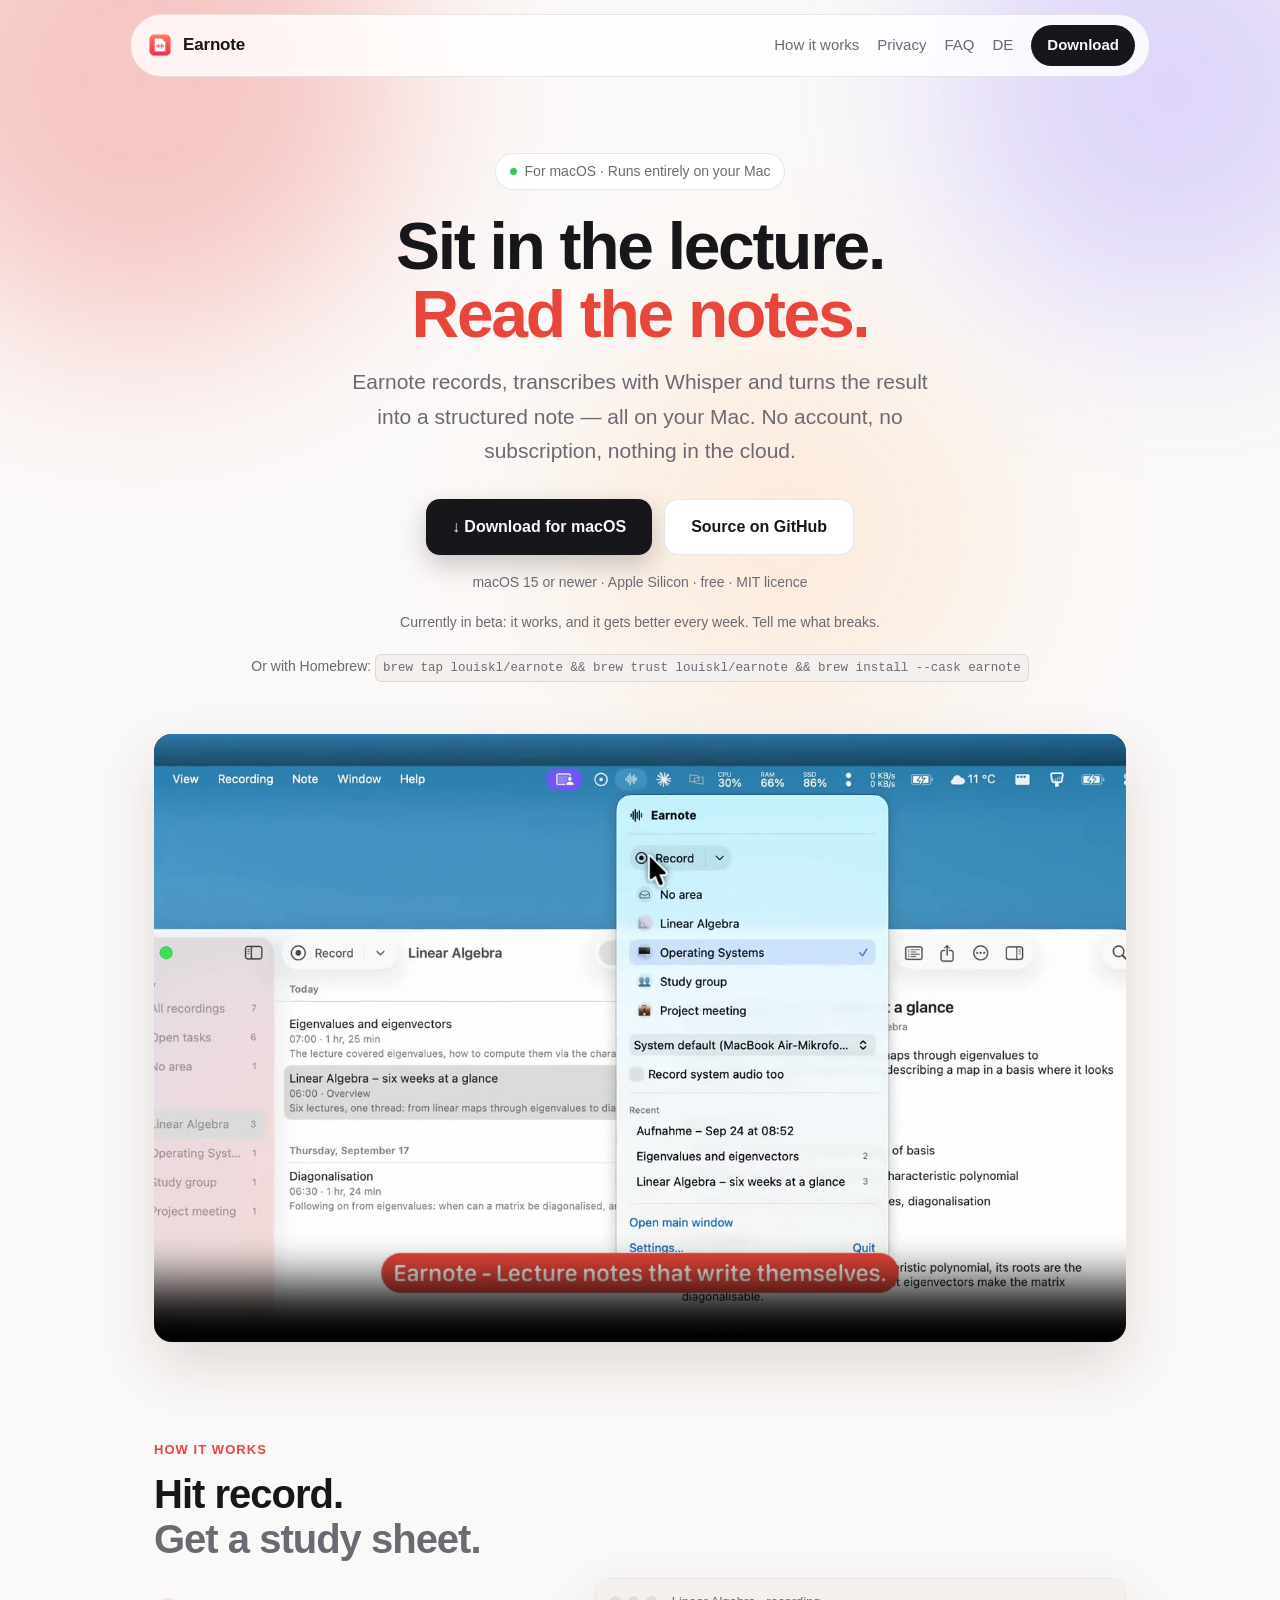
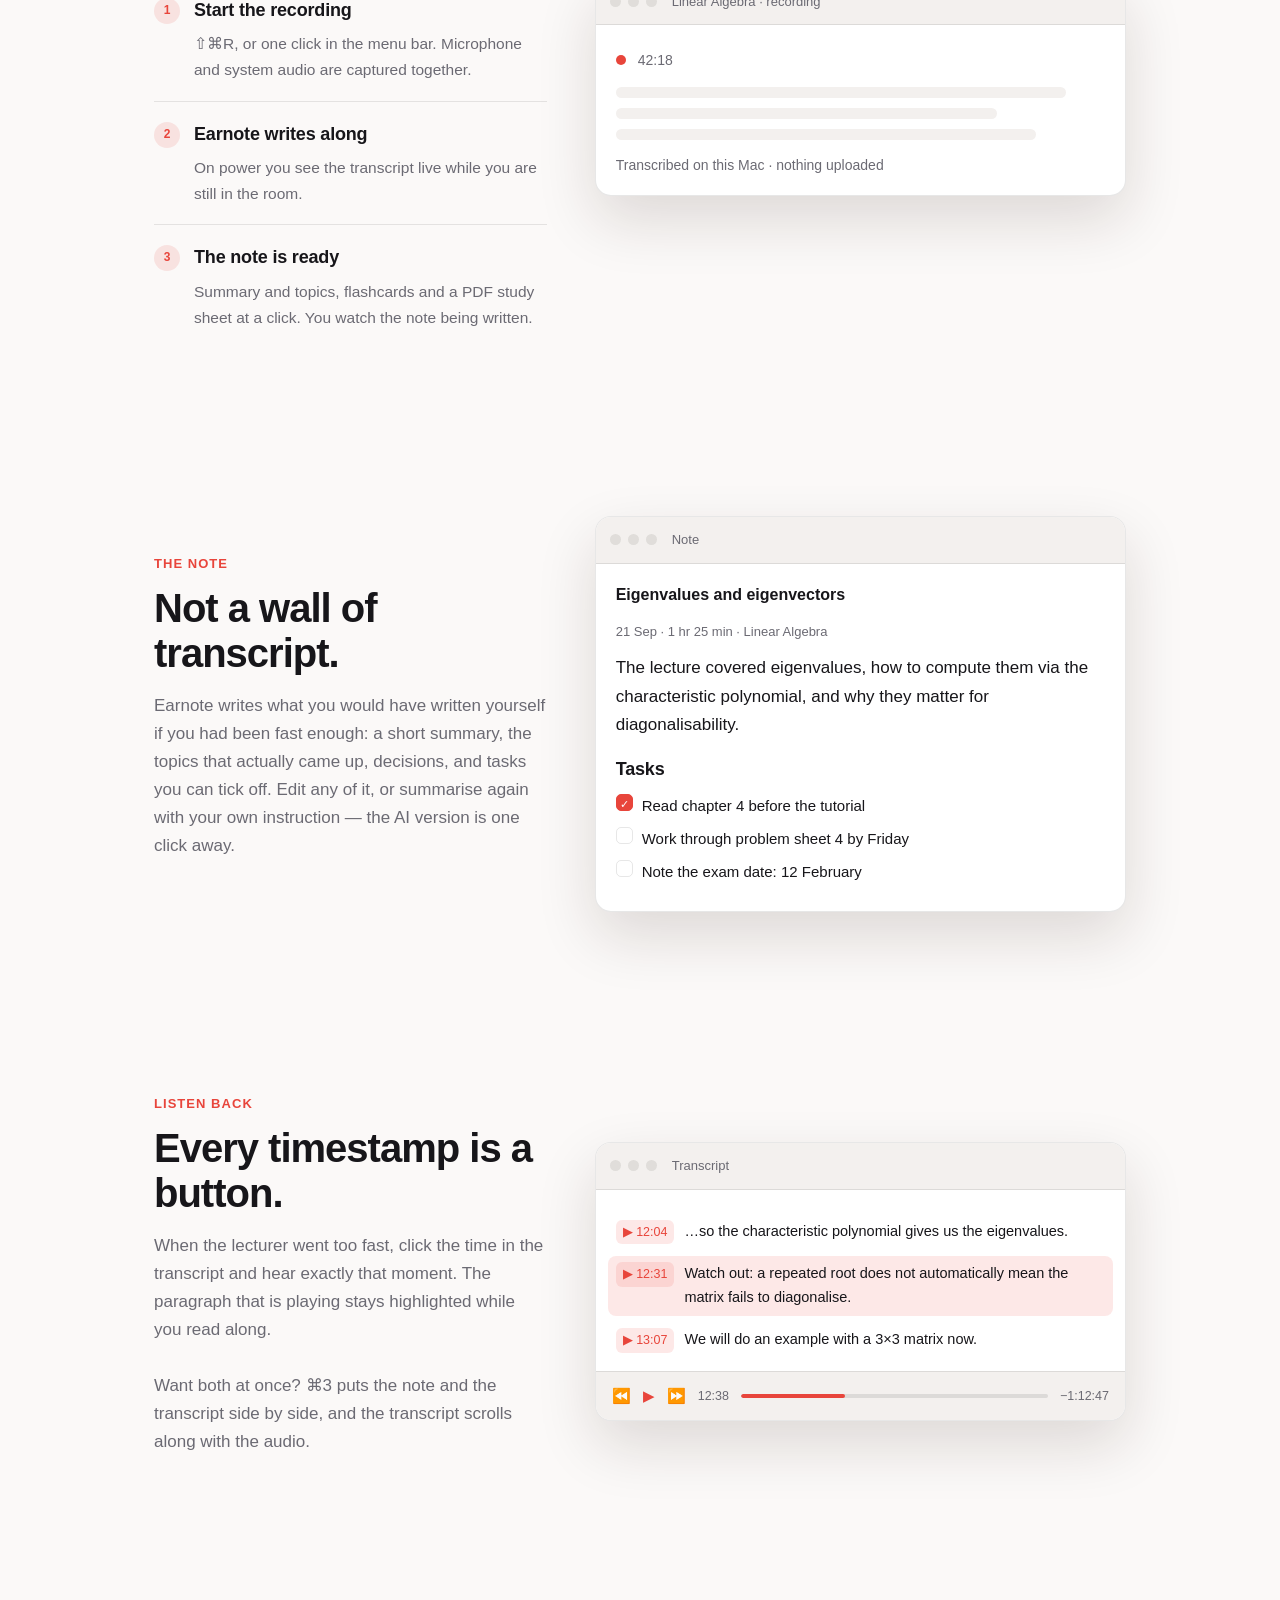
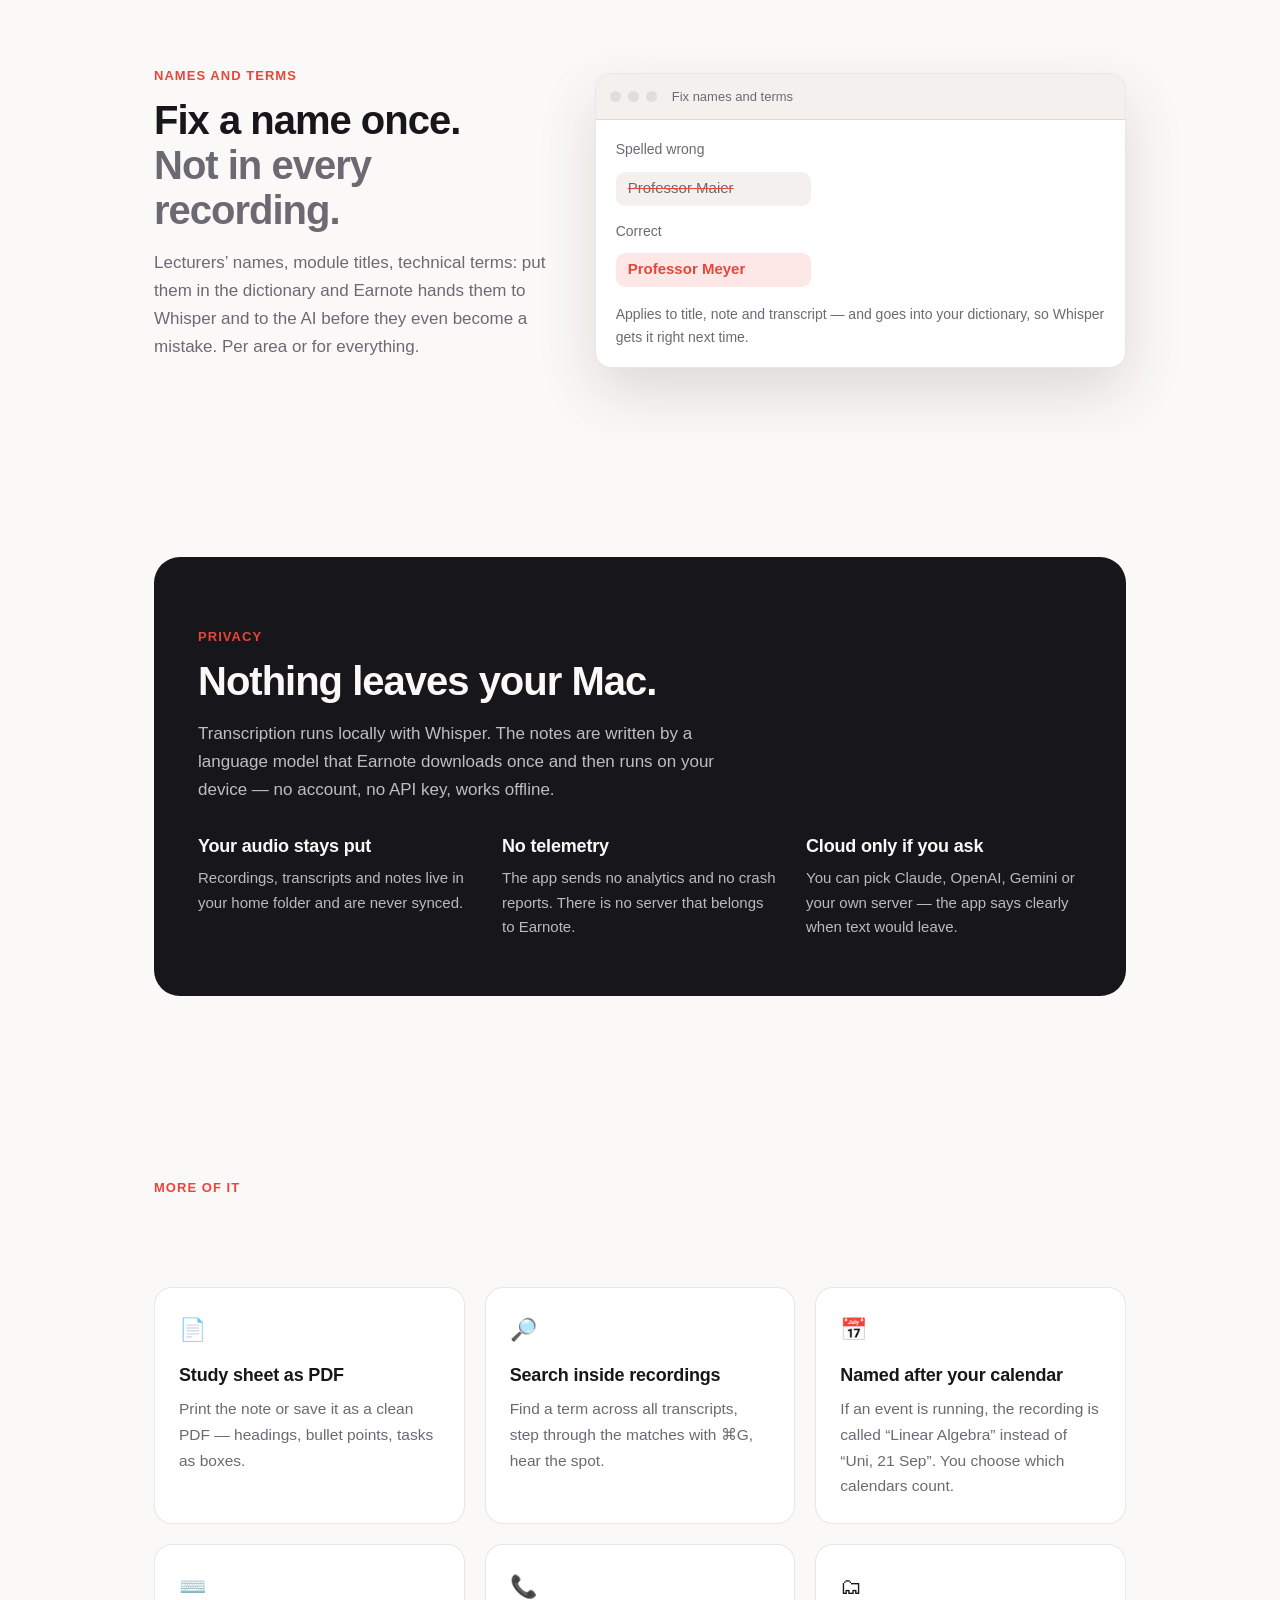
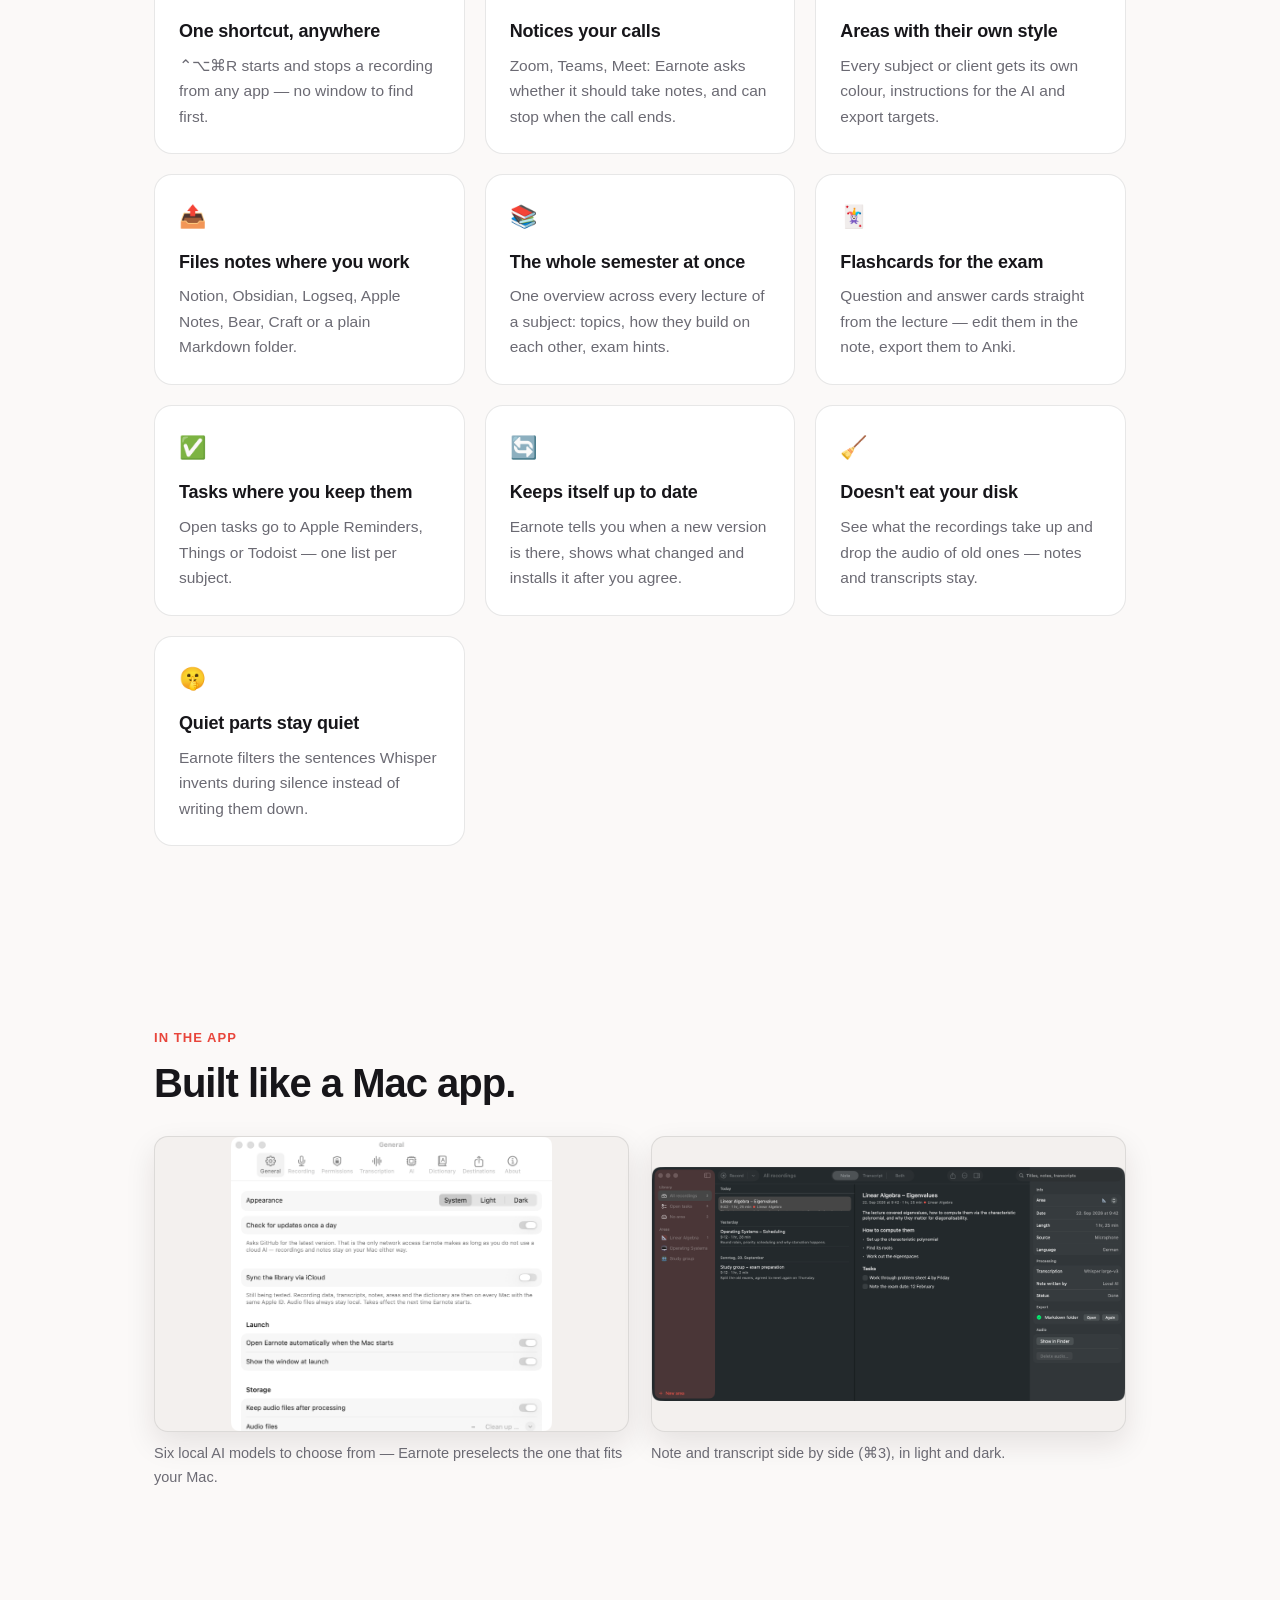
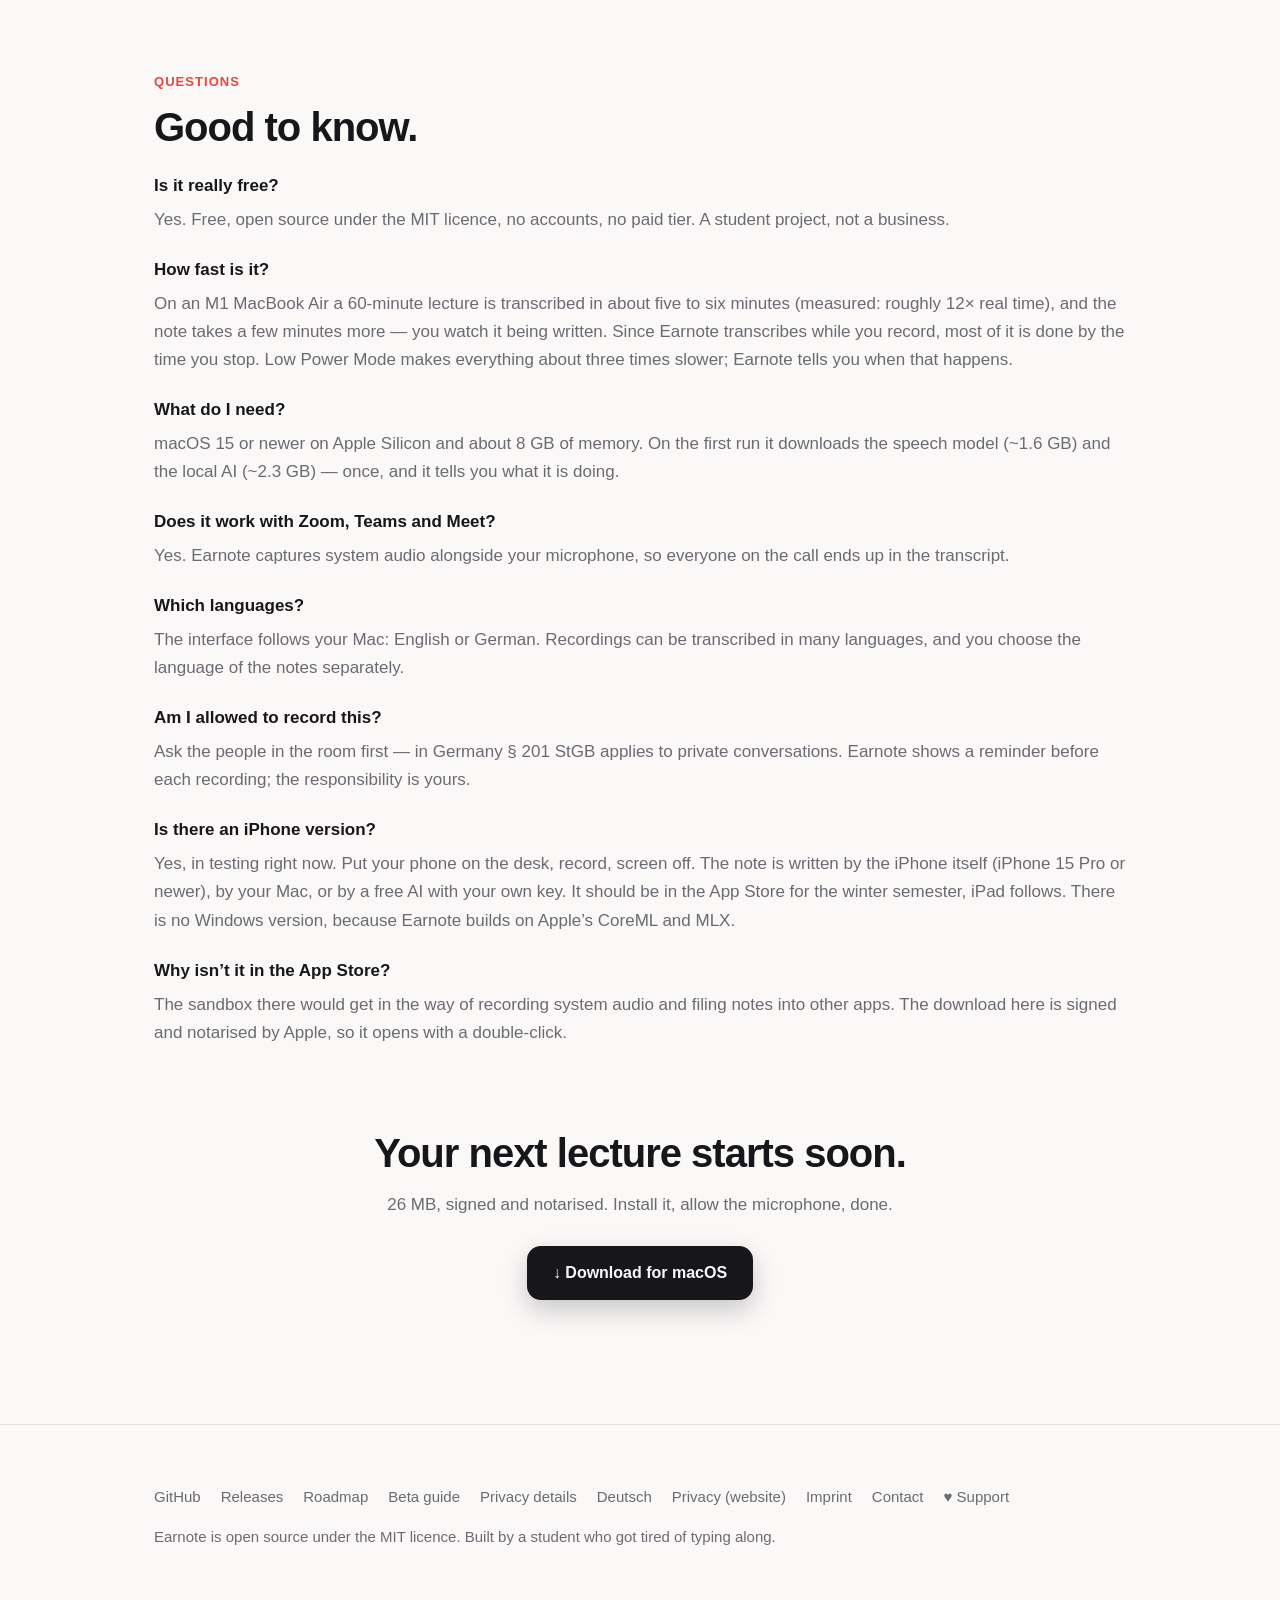
==== commit 3466eea6: "README und Website: iPhone-Beta, OpenRouter Co-Authored-By: Claude Opus 5.5 <noreply@anthropic.com>" ====
--- a/docs/index.html
+++ b/docs/index.html
@@ -24,7 +24,7 @@
 <meta property="og:type" content="website">
 <meta property="og:locale" content="en_US">
 <script type="application/ld+json">{"@context": "https://schema.org", "@type": "SoftwareApplication", "name": "Earnote", "applicationCategory": "EducationalApplication", "applicationSubCategory": "Note-taking, transcription", "operatingSystem": "macOS 15 or later, Apple Silicon", "inLanguage": ["de", "en"], "description": "Earnote records lectures, meetings and calls, transcribes them with Whisper on your Mac and writes a structured note. Free, open source, no account, no cloud.", "url": "https://earnote.dev/", "downloadUrl": "https://github.com/louiskl/Earnote/releases/latest/download/Earnote.dmg", "softwareVersion": "0.9.23", "license": "https://opensource.org/licenses/MIT", "isAccessibleForFree": true, "offers": {"@type": "Offer", "price": "0", "priceCurrency": "EUR"}, "featureList": ["Local transcription with Whisper large-v3-turbo", "Notes written by an AI running on your Mac", "Live transcript while recording", "Flashcards with Anki export, semester overview per course, PDF study sheets", "Exports to Markdown, Obsidian, Notion, Apple Notes, Logseq, Things, Todoist", "Microphone and system audio together (Zoom, Teams, Meet)"], "author": {"@type": "Person", "name": "Louis Klinke"}, "screenshot": "https://earnote.dev/assets/screenshot-en.png"}</script>
-<script type="application/ld+json">{"@context": "https://schema.org", "@type": "FAQPage", "mainEntity": [{"@type": "Question", "name": "Is Earnote really free?", "acceptedAnswer": {"@type": "Answer", "text": "Yes. Free, open source under the MIT licence, no accounts and no paid tier. It runs on your own Mac, so there are no servers to pay for."}}, {"@type": "Question", "name": "How fast is it?", "acceptedAnswer": {"@type": "Answer", "text": "On an M1 MacBook Air a 60-minute lecture is transcribed in about five to six minutes, and the note takes a few minutes more. Since Earnote transcribes while you record, most of it is done by the time you stop. Low Power Mode makes it about three times slower."}}, {"@type": "Question", "name": "What do I need to run it?", "acceptedAnswer": {"@type": "Answer", "text": "macOS 15 or newer on Apple Silicon and about 8 GB of memory. On the first run it downloads the speech model (~1.6 GB) and the local AI (~2.3 GB)."}}, {"@type": "Question", "name": "Does it work with Zoom, Teams and Google Meet?", "acceptedAnswer": {"@type": "Answer", "text": "Yes. Earnote captures system audio alongside your microphone, so everyone on the call ends up in the transcript."}}, {"@type": "Question", "name": "Does my recording leave my computer?", "acceptedAnswer": {"@type": "Answer", "text": "No. Transcription and note writing run locally on your Mac. There is no account, no telemetry and no Earnote server. Only the one-time model download and the daily update check use the network."}}, {"@type": "Question", "name": "Am I allowed to record a lecture?", "acceptedAnswer": {"@type": "Answer", "text": "Ask first. In Germany § 201 StGB protects private spoken words, so get consent from everyone involved, including the lecturer. Earnote shows a reminder before each recording."}}, {"@type": "Question", "name": "Why is Earnote not in the Mac App Store?", "acceptedAnswer": {"@type": "Answer", "text": "The App Store sandbox would get in the way of recording system audio and filing notes into other apps. The download from the website is signed and notarised by Apple."}}, {"@type": "Question", "name": "Is there a version for Windows or iPhone?", "acceptedAnswer": {"@type": "Answer", "text": "Windows no, because Earnote builds on Apple's CoreML and MLX. iPad and iPhone versions are planned after 1.0."}}]}</script>
+<script type="application/ld+json">{"@context": "https://schema.org", "@type": "FAQPage", "mainEntity": [{"@type": "Question", "name": "Is Earnote really free?", "acceptedAnswer": {"@type": "Answer", "text": "Yes. Free, open source under the MIT licence, no accounts and no paid tier. It runs on your own Mac, so there are no servers to pay for."}}, {"@type": "Question", "name": "How fast is it?", "acceptedAnswer": {"@type": "Answer", "text": "On an M1 MacBook Air a 60-minute lecture is transcribed in about five to six minutes, and the note takes a few minutes more. Since Earnote transcribes while you record, most of it is done by the time you stop. Low Power Mode makes it about three times slower."}}, {"@type": "Question", "name": "What do I need to run it?", "acceptedAnswer": {"@type": "Answer", "text": "macOS 15 or newer on Apple Silicon and about 8 GB of memory. On the first run it downloads the speech model (~1.6 GB) and the local AI (~2.3 GB)."}}, {"@type": "Question", "name": "Does it work with Zoom, Teams and Google Meet?", "acceptedAnswer": {"@type": "Answer", "text": "Yes. Earnote captures system audio alongside your microphone, so everyone on the call ends up in the transcript."}}, {"@type": "Question", "name": "Does my recording leave my computer?", "acceptedAnswer": {"@type": "Answer", "text": "No. Transcription and note writing run locally on your Mac. There is no account, no telemetry and no Earnote server. Only the one-time model download and the daily update check use the network."}}, {"@type": "Question", "name": "Am I allowed to record a lecture?", "acceptedAnswer": {"@type": "Answer", "text": "Ask first. In Germany § 201 StGB protects private spoken words, so get consent from everyone involved, including the lecturer. Earnote shows a reminder before each recording."}}, {"@type": "Question", "name": "Why is Earnote not in the Mac App Store?", "acceptedAnswer": {"@type": "Answer", "text": "The App Store sandbox would get in the way of recording system audio and filing notes into other apps. The download from the website is signed and notarised by Apple."}}, {"@type": "Question", "name": "Is there a version for Windows or iPhone?", "acceptedAnswer": {"@type": "Answer", "text": "Windows no, because Earnote builds on Apple's CoreML and MLX. Earnote for iPhone is in testing (TestFlight) and planned for the App Store at the start of the winter semester; iPad follows."}}]}</script>
 
 <!-- Besucherzählung ohne Cookies (siehe datenschutz.html) -->
 <script data-goatcounter="https://louiskl.goatcounter.com/count" async src="//gc.zgo.at/count.js"></script>
@@ -292,6 +292,12 @@
             <dd>Ask the people in the room first — in Germany § 201 StGB applies to private conversations. Earnote
                 shows a reminder before each recording; the responsibility is yours.</dd>
 
+            <dt>Is there an iPhone version?</dt>
+            <dd>Yes, in testing right now. Put your phone on the desk, record, screen off. The note is written by the
+                iPhone itself (iPhone 15 Pro or newer), by your Mac, or by a free AI with your own key. It should be in the
+                App Store for the winter semester, iPad follows. There is no Windows version, because Earnote builds on
+                Apple’s CoreML and MLX.</dd>
+
             <dt>Why isn’t it in the App Store?</dt>
             <dd>The sandbox there would get in the way of recording system audio and filing notes into other apps.
                 The download here is signed and notarised by Apple, so it opens with a double-click.</dd>
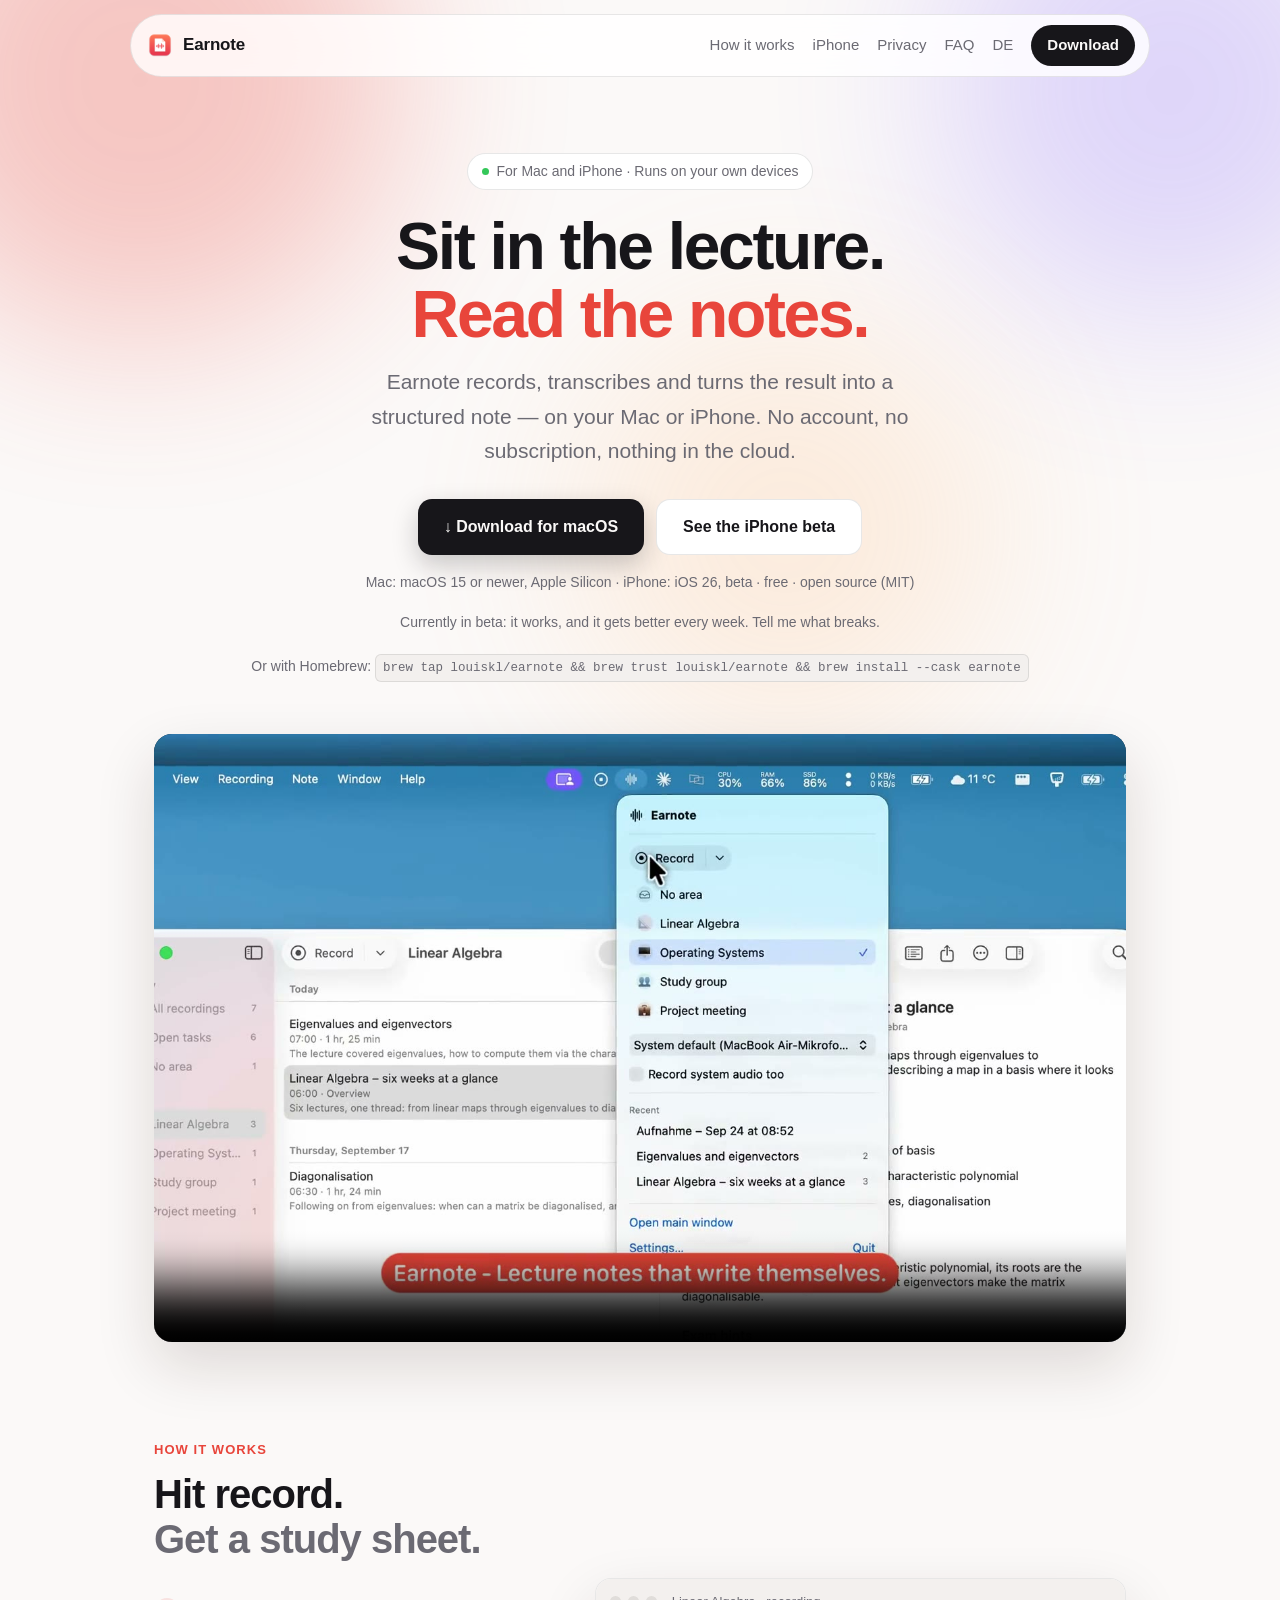
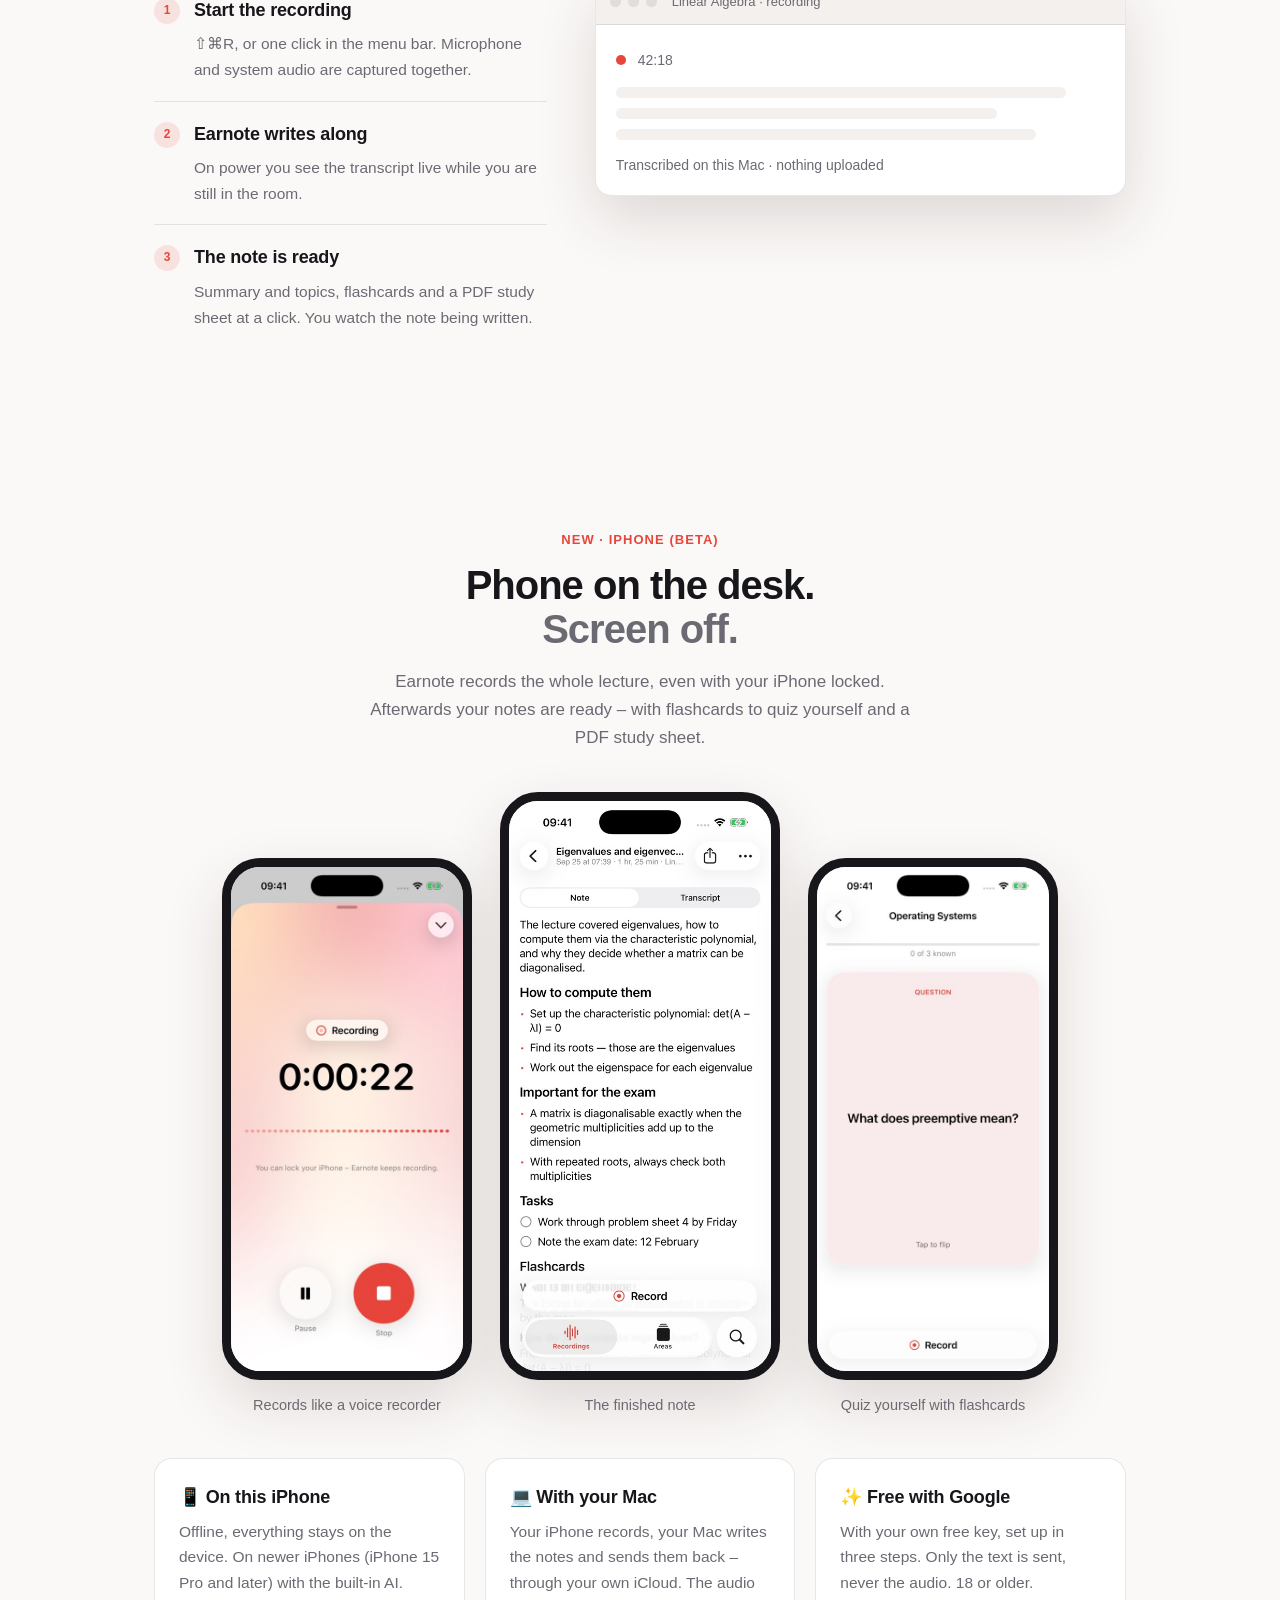
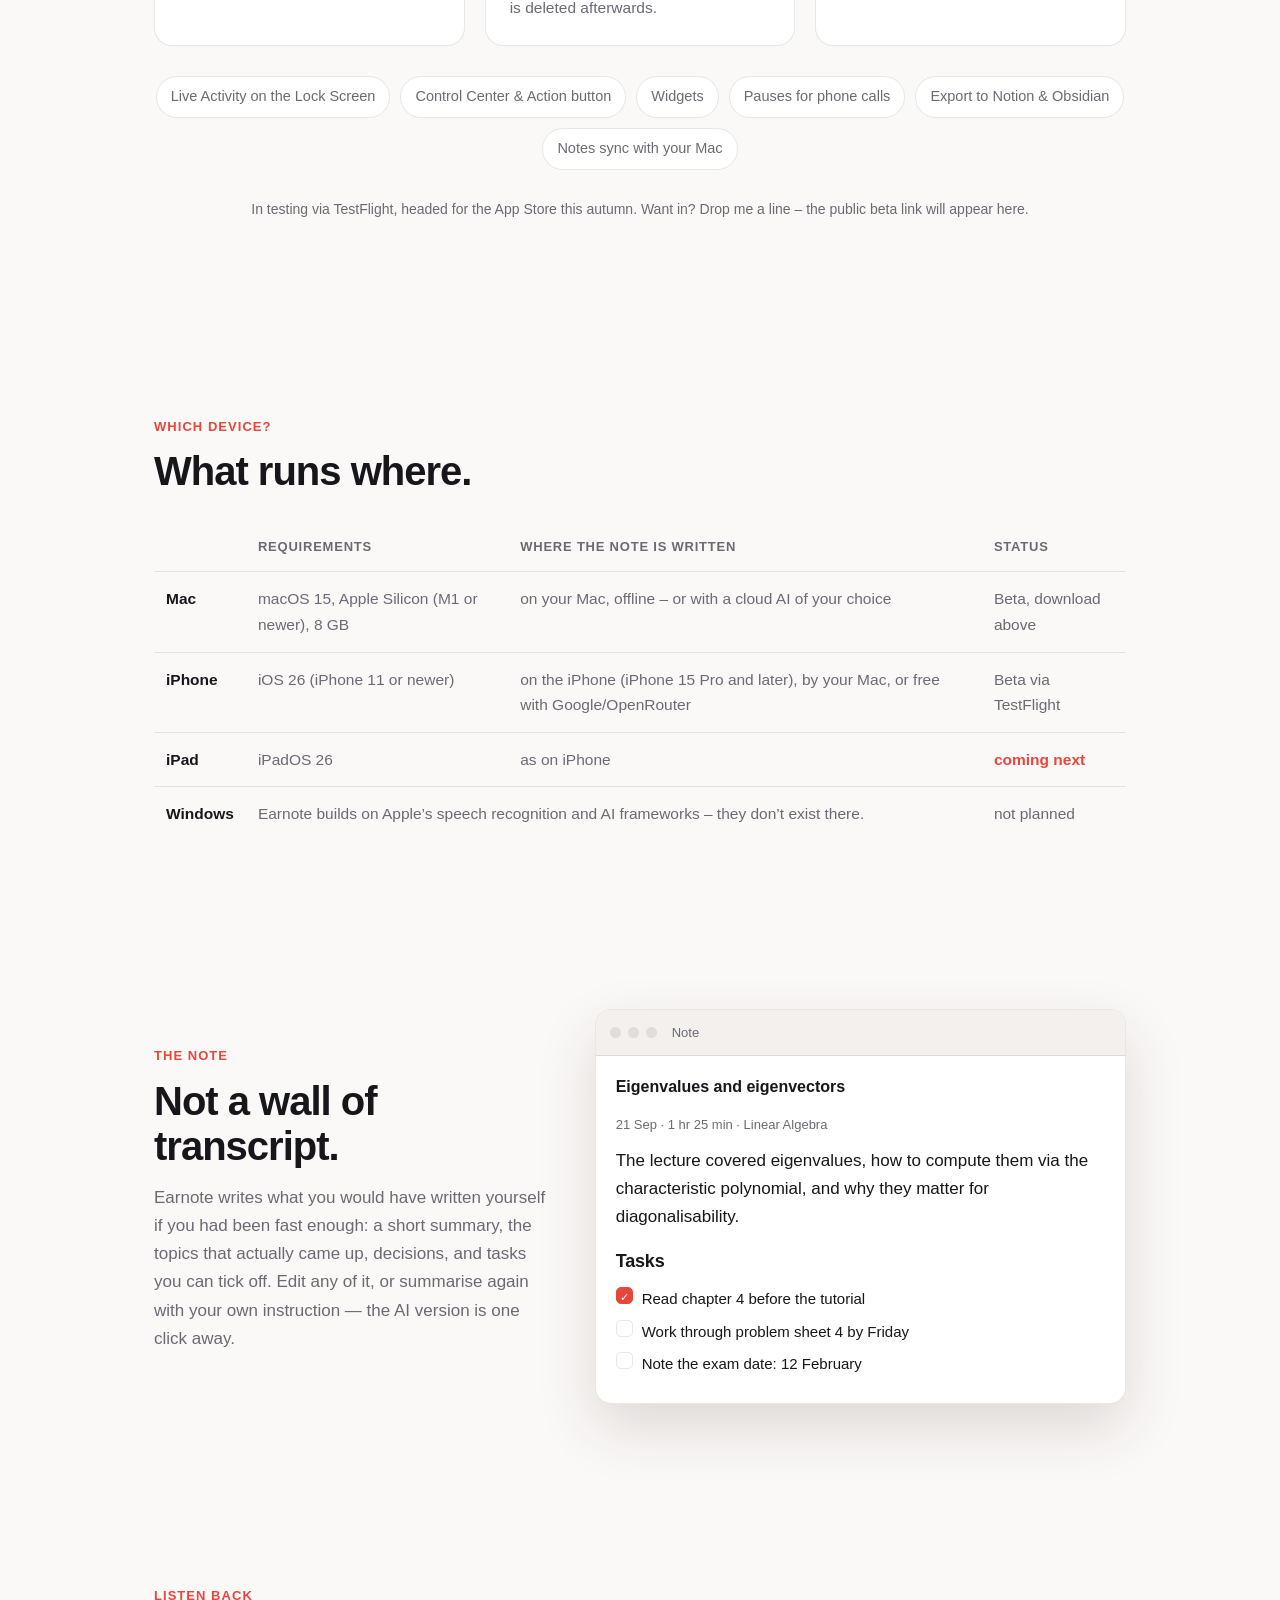
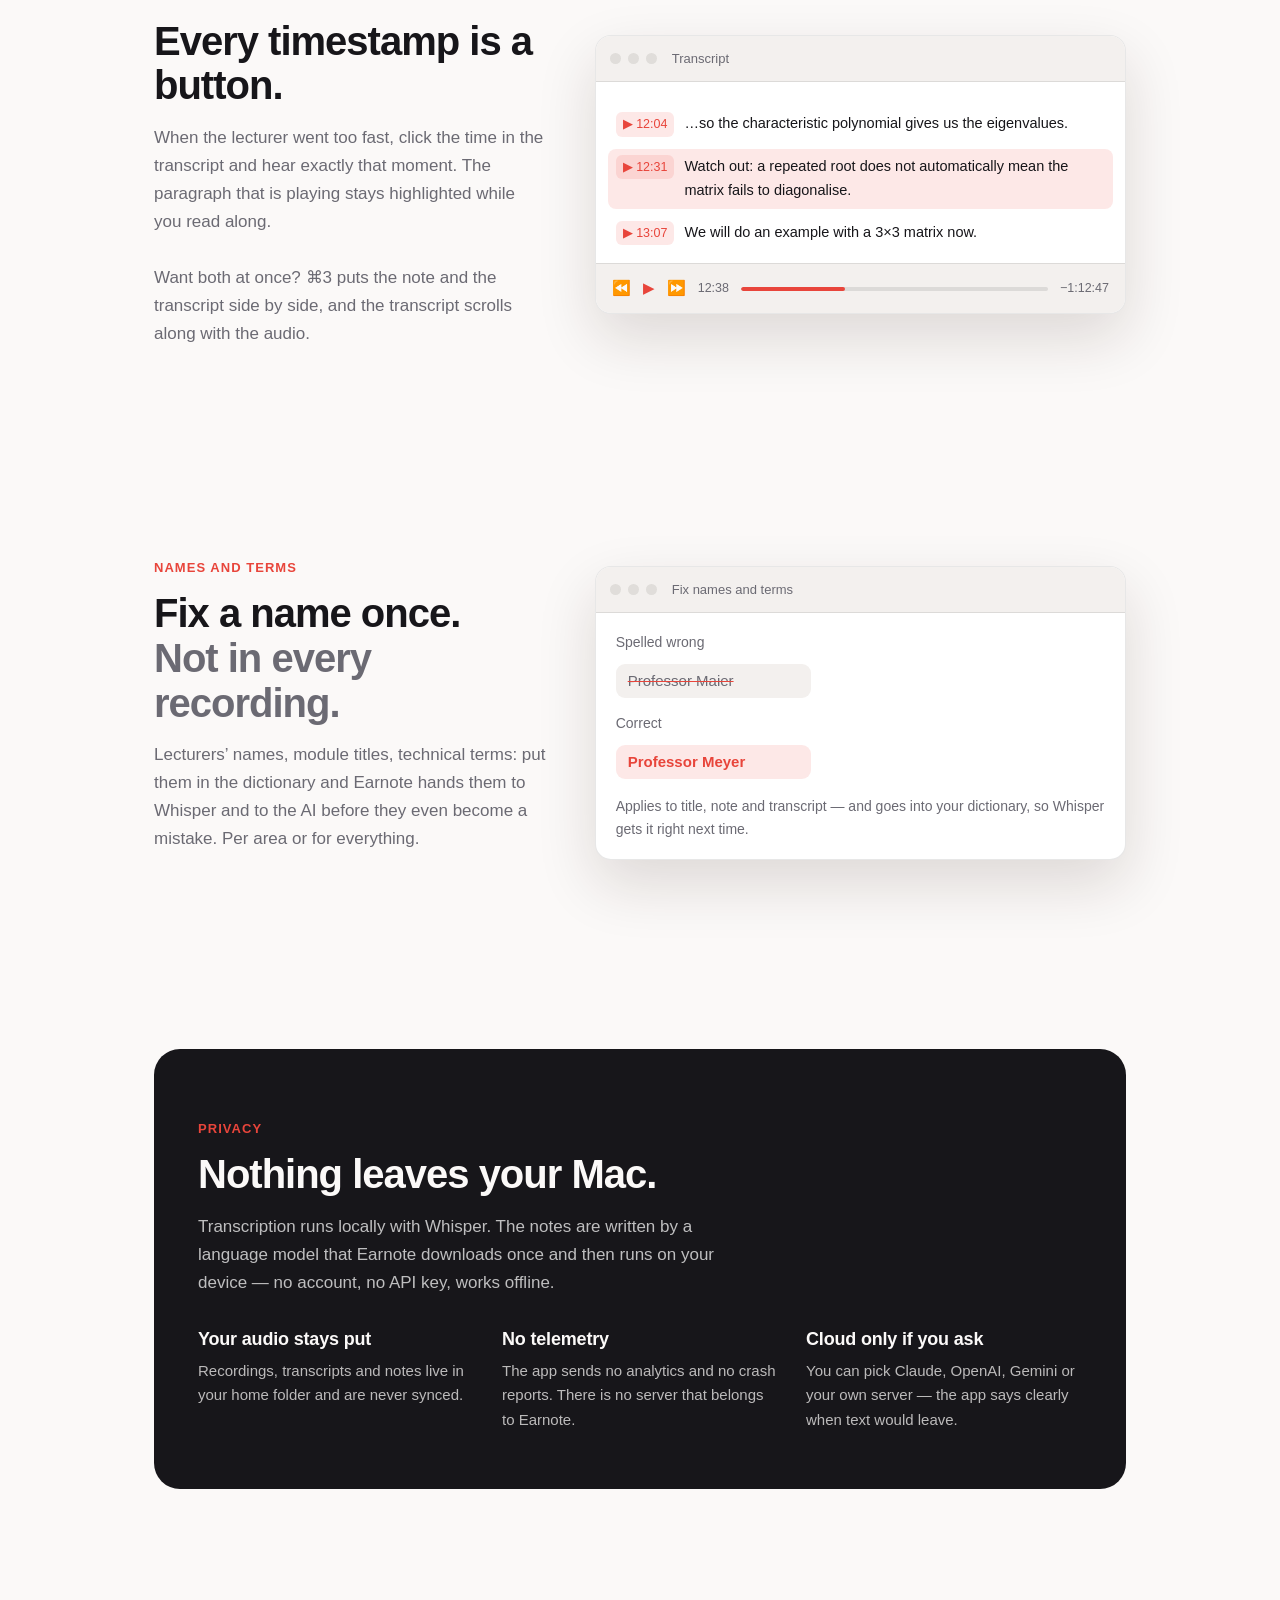
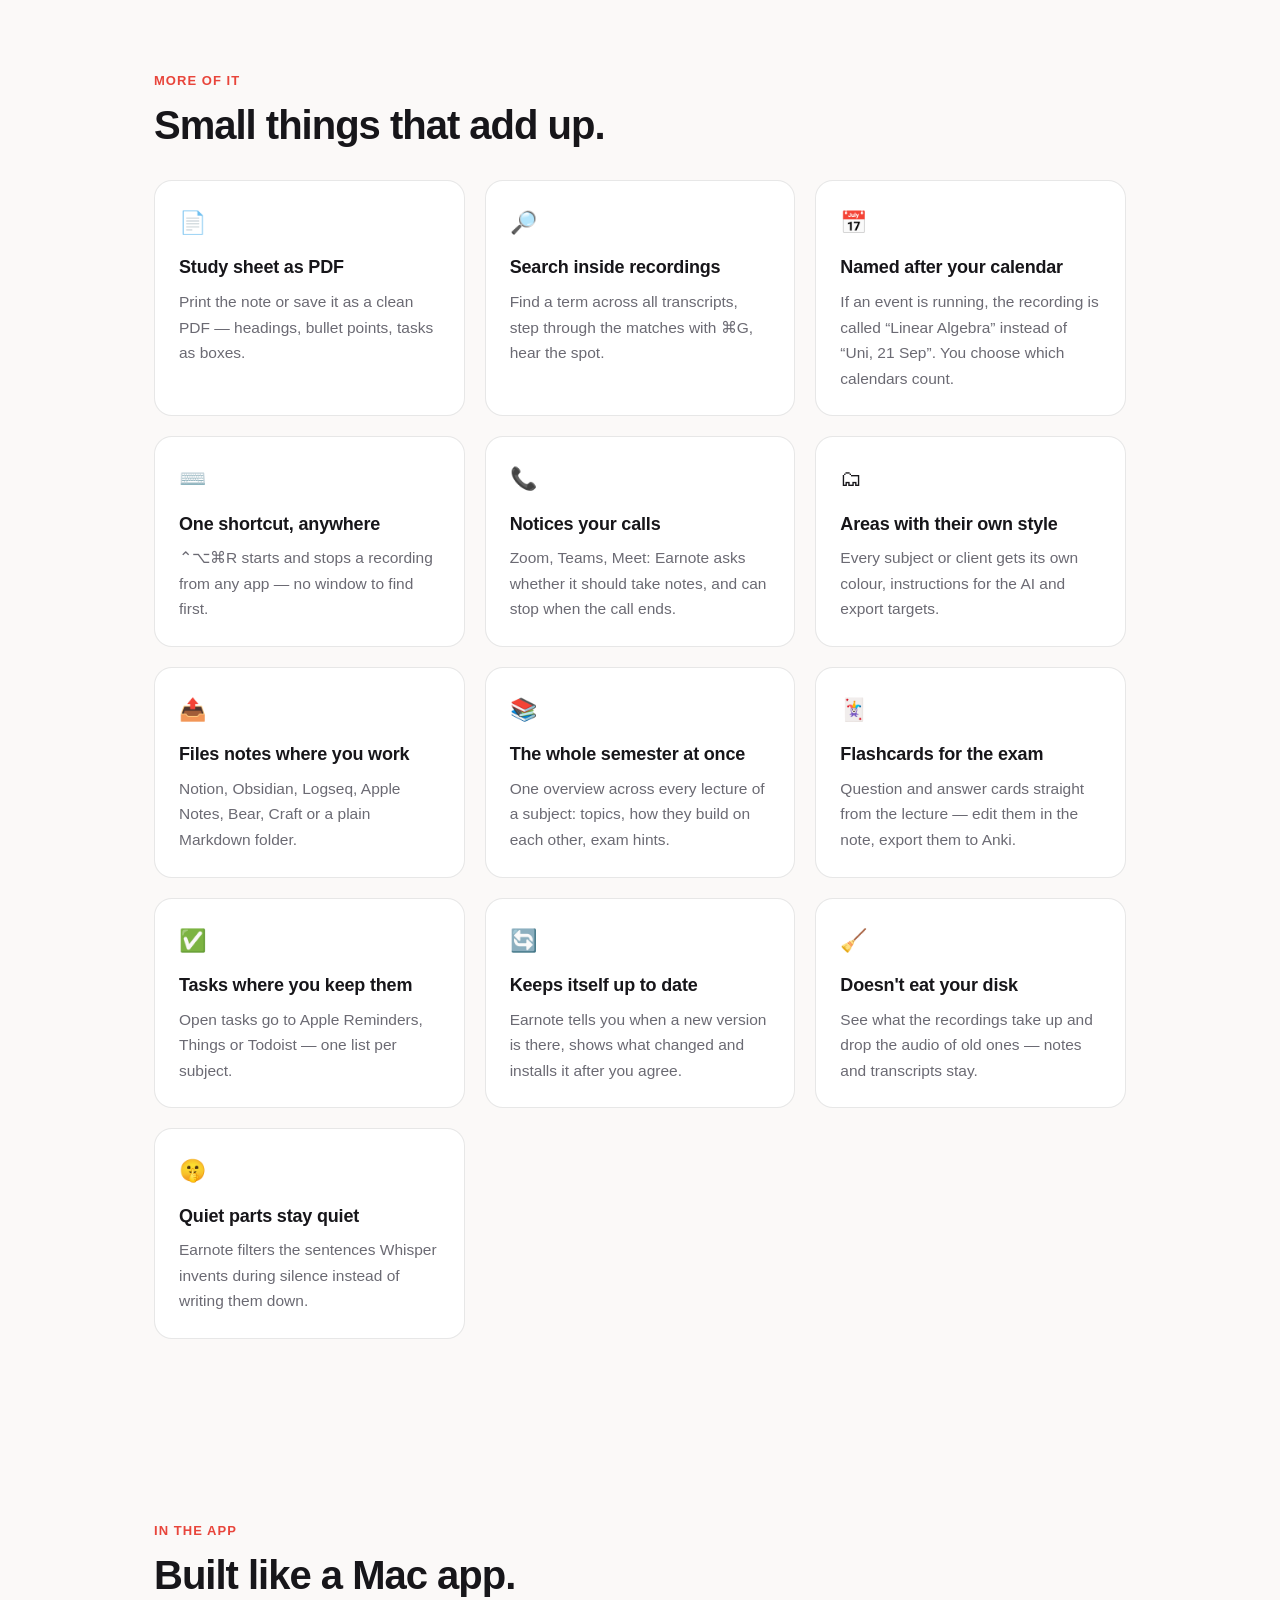
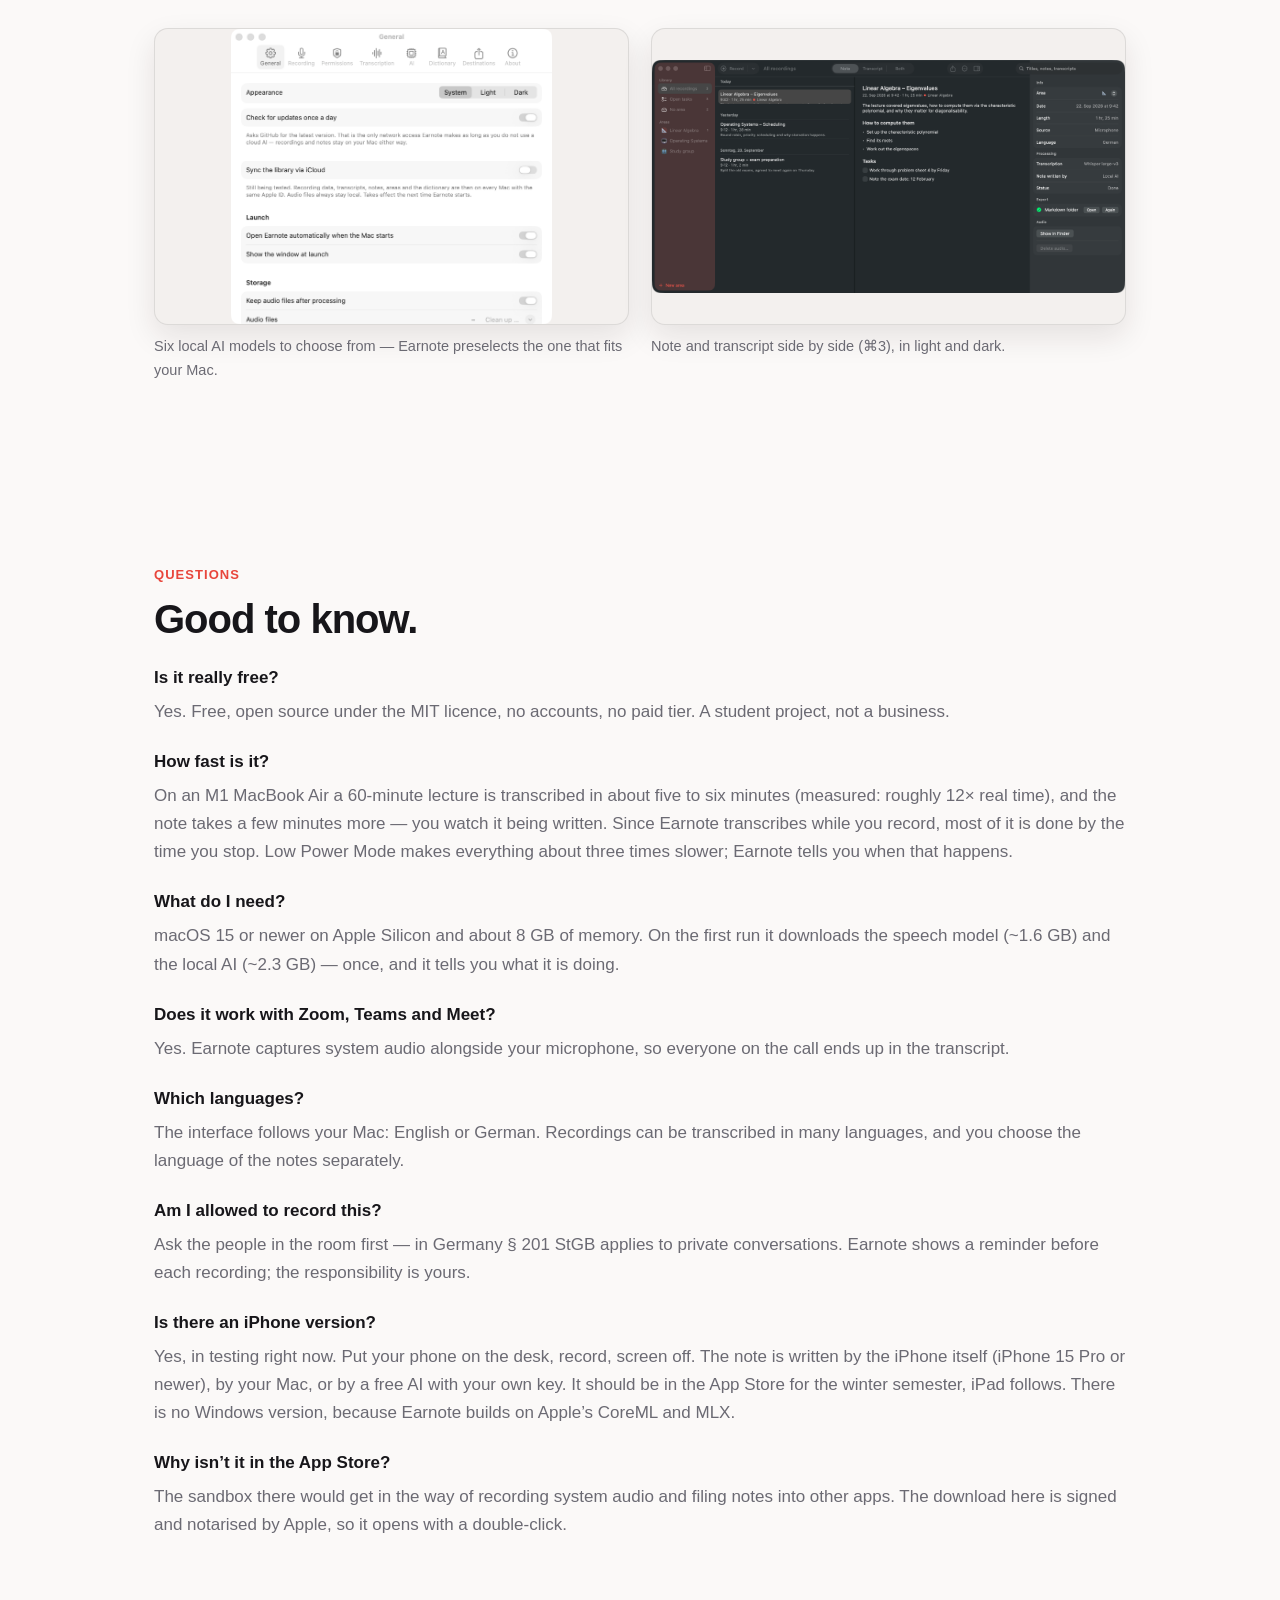
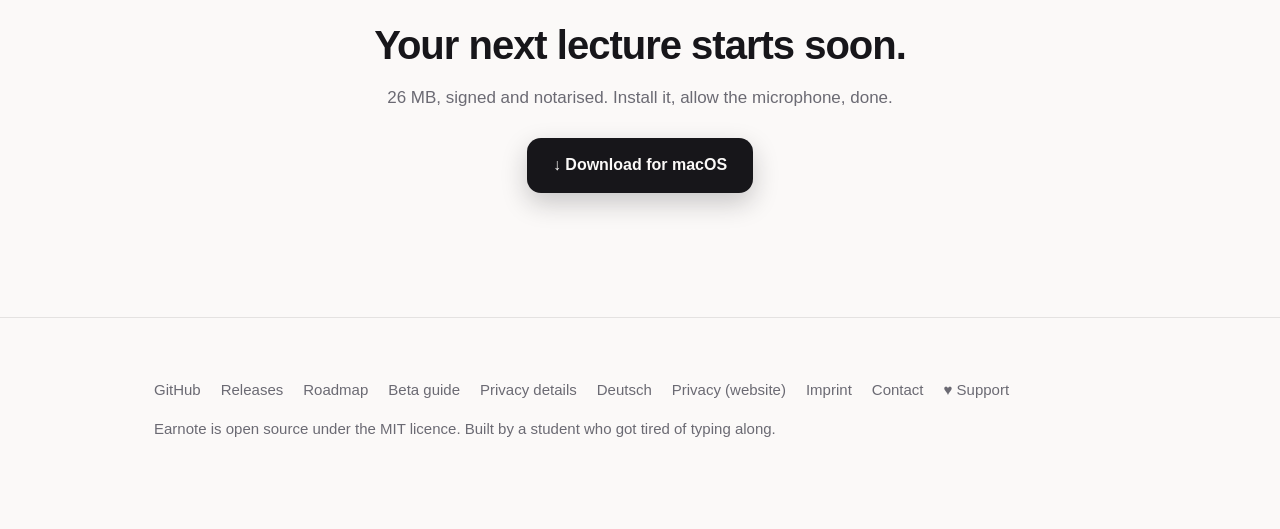
==== commit aaf73134: "Website: Mac und iPhone – Abschnitt iPhone mit echten Screenshots, Geräte-Übersicht, Kopf und Menü C" ====
--- a/docs/index.html
+++ b/docs/index.html
@@ -4,10 +4,10 @@
 <meta charset="utf-8">
 <meta name="google-site-verification" content="WwDypZ_dqVtWdCqkjLQLi9ZHB-S5S9vzJm6X-nlKd08">
 <meta name="viewport" content="width=device-width, initial-scale=1">
-<title>Earnote – lecture and meeting notes that stay on your Mac</title>
+<title>Earnote – lecture and meeting notes on your Mac and iPhone</title>
 <meta name="description" content="Earnote records lectures, meetings and calls, transcribes them locally with Whisper and writes structured notes with an AI that runs on your Mac. Free and open source.">
 <meta property="og:title" content="Earnote">
-<meta property="og:description" content="Lectures and meetings, written up on your Mac. Free, open source, nothing leaves your device.">
+<meta property="og:description" content="Lectures and meetings, written up on your Mac and iPhone. Free, open source, your recordings stay on your devices.">
 <meta property="og:image" content="https://earnote.dev/assets/screenshot-en.png">
 <meta name="theme-color" content="#E8453B">
 <link rel="icon" href="assets/icon.png">
@@ -37,6 +37,7 @@
     <a class="brand" href="./"><img src="assets/icon.png" alt="">Earnote</a>
     <div class="links">
         <a href="#how" class="hide-s">How it works</a>
+        <a href="#iphone" class="hide-s">iPhone</a>
         <a href="#privacy" class="hide-s">Privacy</a>
         <a href="#faq" class="hide-s">FAQ</a>
         <a href="de.html">DE</a>
@@ -46,15 +47,15 @@
 
 <header class="hero">
     <div class="wrap">
-        <span class="badge"><i></i>For macOS · Runs entirely on your Mac</span>
+        <span class="badge"><i></i>For Mac and iPhone · Runs on your own devices</span>
         <h1>Sit in the lecture. <span class="accent">Read the notes.</span></h1>
-        <p class="claim">Earnote records, transcribes with Whisper and turns the result into a structured note —
-            all on your Mac. No account, no subscription, nothing in the cloud.</p>
+        <p class="claim">Earnote records, transcribes and turns the result into a structured note —
+            on your Mac or iPhone. No account, no subscription, nothing in the cloud.</p>
         <div class="cta">
             <a class="btn" data-goatcounter-click="download-oben" href="https://github.com/louiskl/Earnote/releases/latest/download/Earnote.dmg">↓ Download for macOS</a>
-            <a class="btn ghost" href="https://github.com/louiskl/Earnote">Source on GitHub</a>
-        </div>
-        <p class="fine">macOS 15 or newer · Apple Silicon · free · MIT licence</p>
+            <a class="btn ghost" href="#iphone">See the iPhone beta</a>
+        </div>
+        <p class="fine">Mac: macOS 15 or newer, Apple Silicon · iPhone: iOS 26, beta · free · <a href="https://github.com/louiskl/Earnote">open source (MIT)</a></p>
         <p class="fine">Currently in beta: it works, and it gets better every week. <a href="https://github.com/louiskl/Earnote/issues/new">Tell me what breaks</a>.</p>
         <p class="fine">Or with Homebrew: <code>brew tap louiskl/earnote &amp;&amp; brew trust louiskl/earnote &amp;&amp; brew install --cask earnote</code></p>
     </div>
@@ -108,6 +109,57 @@
                 </div>
             </div>
         </div>
+    </div>
+</section>
+
+<section id="iphone">
+    <div class="wrap" style="text-align:center">
+        <p class="eyebrow reveal">New · iPhone (beta)</p>
+        <h2 class="reveal">Phone on the desk.<br><span class="dim">Screen off.</span></h2>
+        <p class="lead reveal" style="margin:0 auto">Earnote records the whole lecture, even with your iPhone locked.
+            Afterwards your notes are ready – with flashcards to quiz yourself and a PDF study sheet.</p>
+        <div class="phones">
+            <figure class="phone reveal"><img src="assets/iphone-rec-en.jpg" alt="Earnote recording: large timer, pause and stop" loading="lazy">
+                <figcaption>Records like a voice recorder</figcaption></figure>
+            <figure class="phone mid reveal"><img src="assets/iphone-note-en.jpg" alt="Finished note on eigenvalues with steps, exam hints and tasks" loading="lazy">
+                <figcaption>The finished note</figcaption></figure>
+            <figure class="phone reveal"><img src="assets/iphone-cards-en.jpg" alt="Flashcard: What does preemptive mean?" loading="lazy">
+                <figcaption>Quiz yourself with flashcards</figcaption></figure>
+        </div>
+        <div class="ways" style="text-align:left">
+            <div class="tile reveal"><h3>📱 On this iPhone</h3>
+                <p>Offline, everything stays on the device. On newer iPhones (iPhone 15 Pro and later) with the built-in AI.</p></div>
+            <div class="tile reveal"><h3>💻 With your Mac</h3>
+                <p>Your iPhone records, your Mac writes the notes and sends them back – through your own iCloud.
+                    The audio is deleted afterwards.</p></div>
+            <div class="tile reveal"><h3>✨ Free with Google</h3>
+                <p>With your own free key, set up in three steps. Only the text is sent, never the audio. 18 or older.</p></div>
+        </div>
+        <div class="chips reveal">
+            <span>Live Activity on the Lock Screen</span><span>Control Center &amp; Action button</span>
+            <span>Widgets</span><span>Pauses for phone calls</span><span>Export to Notion &amp; Obsidian</span>
+            <span>Notes sync with your Mac</span>
+        </div>
+        <p class="fine reveal" style="margin-top:28px">In testing via TestFlight, headed for the App Store this autumn.
+            Want in? <a href="mailto:hallo@earnote.dev?subject=iPhone%20beta">Drop me a line</a> – the public beta link will appear here.</p>
+    </div>
+</section>
+
+<section id="devices">
+    <div class="wrap">
+        <p class="eyebrow reveal">Which device?</p>
+        <h2 class="reveal">What runs where.</h2>
+        <table class="devices reveal">
+            <thead><tr><th></th><th>Requirements</th><th>Where the note is written</th><th>Status</th></tr></thead>
+            <tbody>
+                <tr><th>Mac</th><td>macOS 15, Apple Silicon (M1 or newer), 8 GB</td>
+                    <td>on your Mac, offline – or with a cloud AI of your choice</td><td>Beta, download above</td></tr>
+                <tr><th>iPhone</th><td>iOS 26 (iPhone 11 or newer)</td>
+                    <td>on the iPhone (iPhone 15 Pro and later), by your Mac, or free with Google/OpenRouter</td><td>Beta via TestFlight</td></tr>
+                <tr><th>iPad</th><td>iPadOS 26</td><td>as on iPhone</td><td class="soon">coming next</td></tr>
+                <tr><th>Windows</th><td colspan="2">Earnote builds on Apple’s speech recognition and AI frameworks – they don’t exist there.</td><td>not planned</td></tr>
+            </tbody>
+        </table>
     </div>
 </section>
 
--- a/docs/assets/style.css
+++ b/docs/assets/style.css
@@ -207,6 +207,27 @@
         -webkit-overflow-scrolling: touch; }
 }
 
+/* iPhone: drei echte Bildschirme im Rahmen, darunter die drei Wege zur Notiz */
+.phones { display: flex; justify-content: center; align-items: flex-end; gap: 28px; margin: 40px 0 8px; }
+.phone { margin: 0; flex: 0 1 250px; }
+.phone img { width: 100%; display: block; border-radius: 38px; border: 9px solid #17161A;
+    box-shadow: var(--shadow); background: #17161A; }
+.phone.mid { flex-basis: 280px; transform: translateY(-18px); }
+.phone figcaption { text-align: center; font-size: 14.5px; color: var(--dim); margin-top: 14px; }
+.ways { display: grid; grid-template-columns: repeat(3, 1fr); gap: 20px; margin-top: 40px; }
+.ways .tile h3 { display: flex; align-items: center; gap: 8px; }
+.chips { display: flex; flex-wrap: wrap; gap: 10px; justify-content: center; margin-top: 30px; }
+.chips span { padding: 8px 14px; border-radius: 999px; background: var(--surface); border: 1px solid var(--line);
+    font-size: 14.5px; color: var(--dim); }
+
+/* Welches Gerät? */
+.devices { width: 100%; border-collapse: collapse; margin-top: 28px; font-size: 15.5px; }
+.devices th, .devices td { text-align: left; padding: 14px 12px; border-top: 1px solid var(--line); vertical-align: top; }
+.devices th { font-weight: 650; white-space: nowrap; }
+.devices thead th { border-top: 0; color: var(--dim); font-size: 13px; text-transform: uppercase; letter-spacing: 0.06em; }
+.devices td { color: var(--dim); }
+.devices .soon { color: var(--brand); font-weight: 600; }
+
 dl.faq { margin: 0; }
 dl.faq dt { font-weight: 650; margin-top: 22px; }
 dl.faq dd { margin: 6px 0 0; color: var(--dim); }
@@ -232,7 +253,12 @@
 @media (max-width: 820px) {
     .split { grid-template-columns: 1fr; gap: 28px; }
     .split.flip > *:first-child { order: 0; }
-    .tiles, .band .cols, .shots { grid-template-columns: 1fr; }
+    .tiles, .band .cols, .shots, .ways { grid-template-columns: 1fr; }
+    .phones { gap: 12px; }
+    .phone img { border-width: 5px; border-radius: 22px; }
+    .phone.mid { transform: none; }
+    .devices { font-size: 14.5px; }
+    .devices th, .devices td { padding: 12px 6px; }
     .nav .links a.hide-s { display: none; }
     .band { padding: 40px 24px; border-radius: 20px; }
     section { padding: 64px 0; }
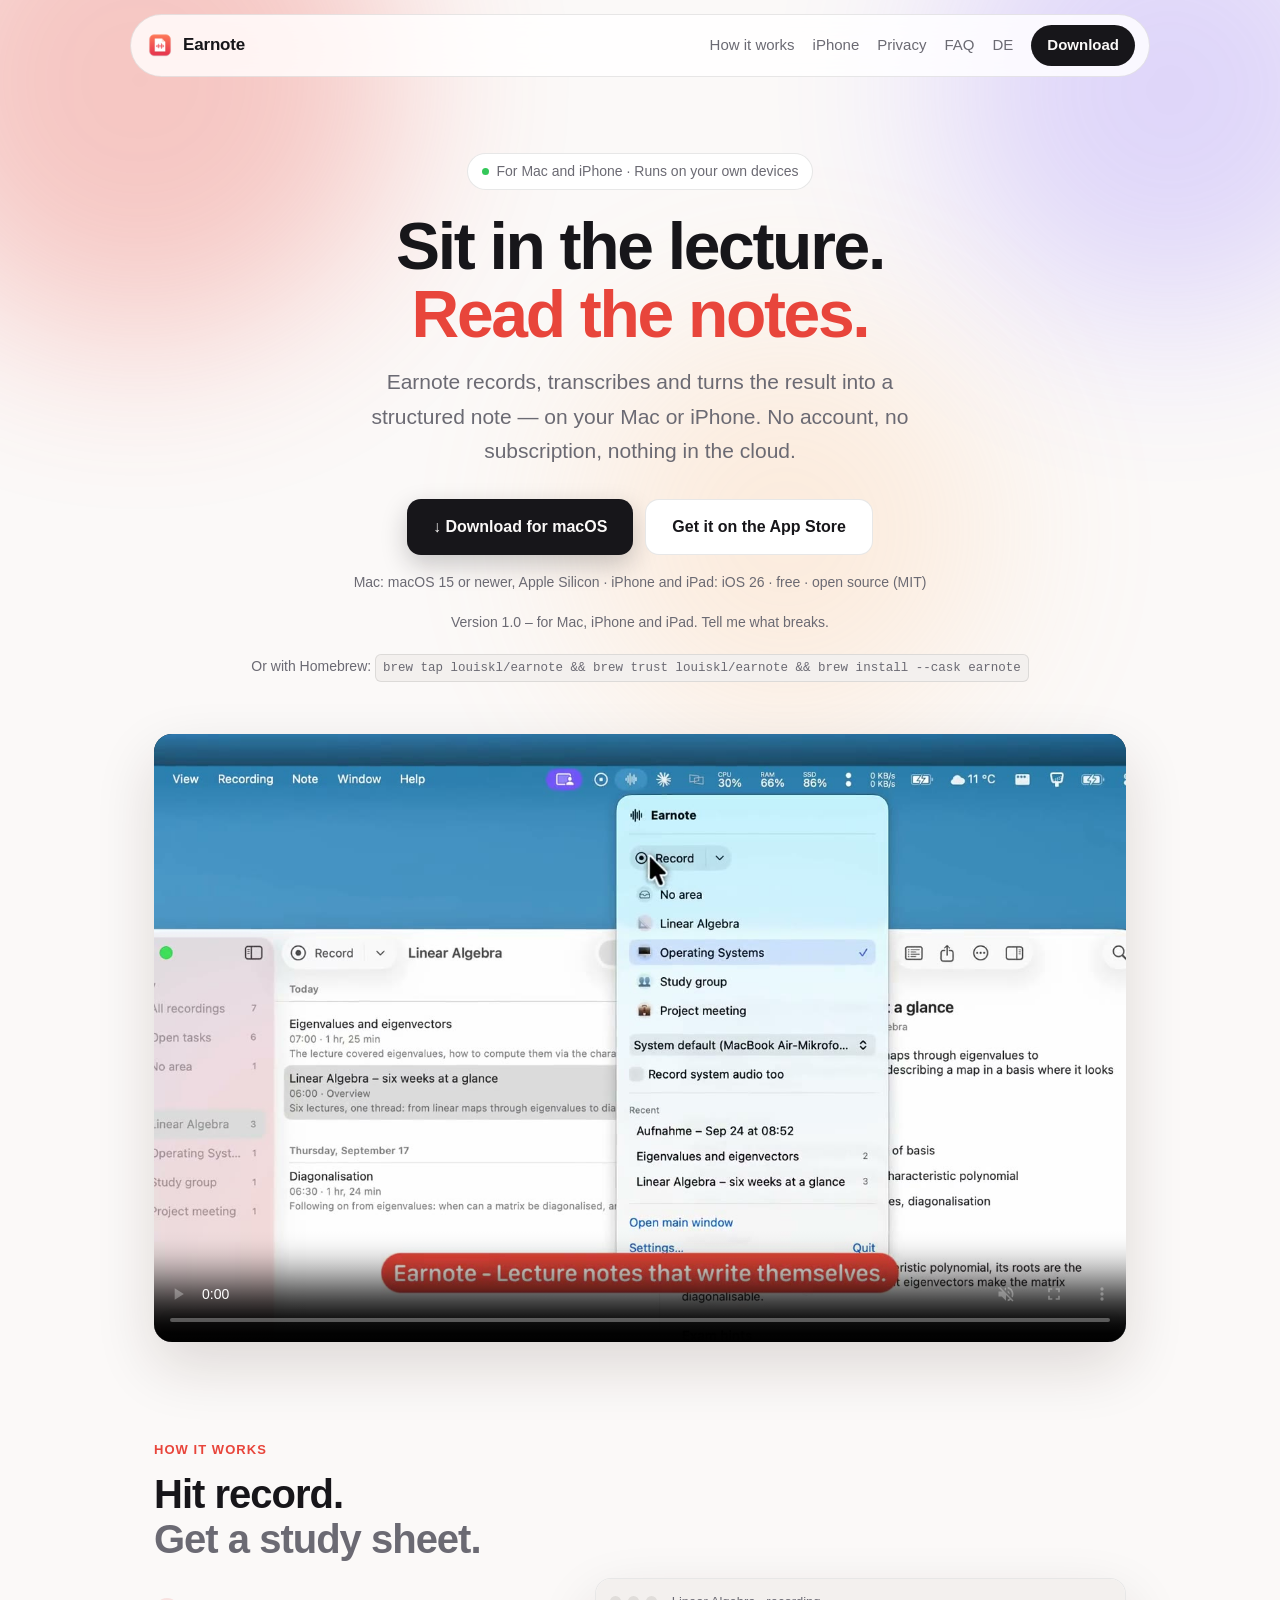
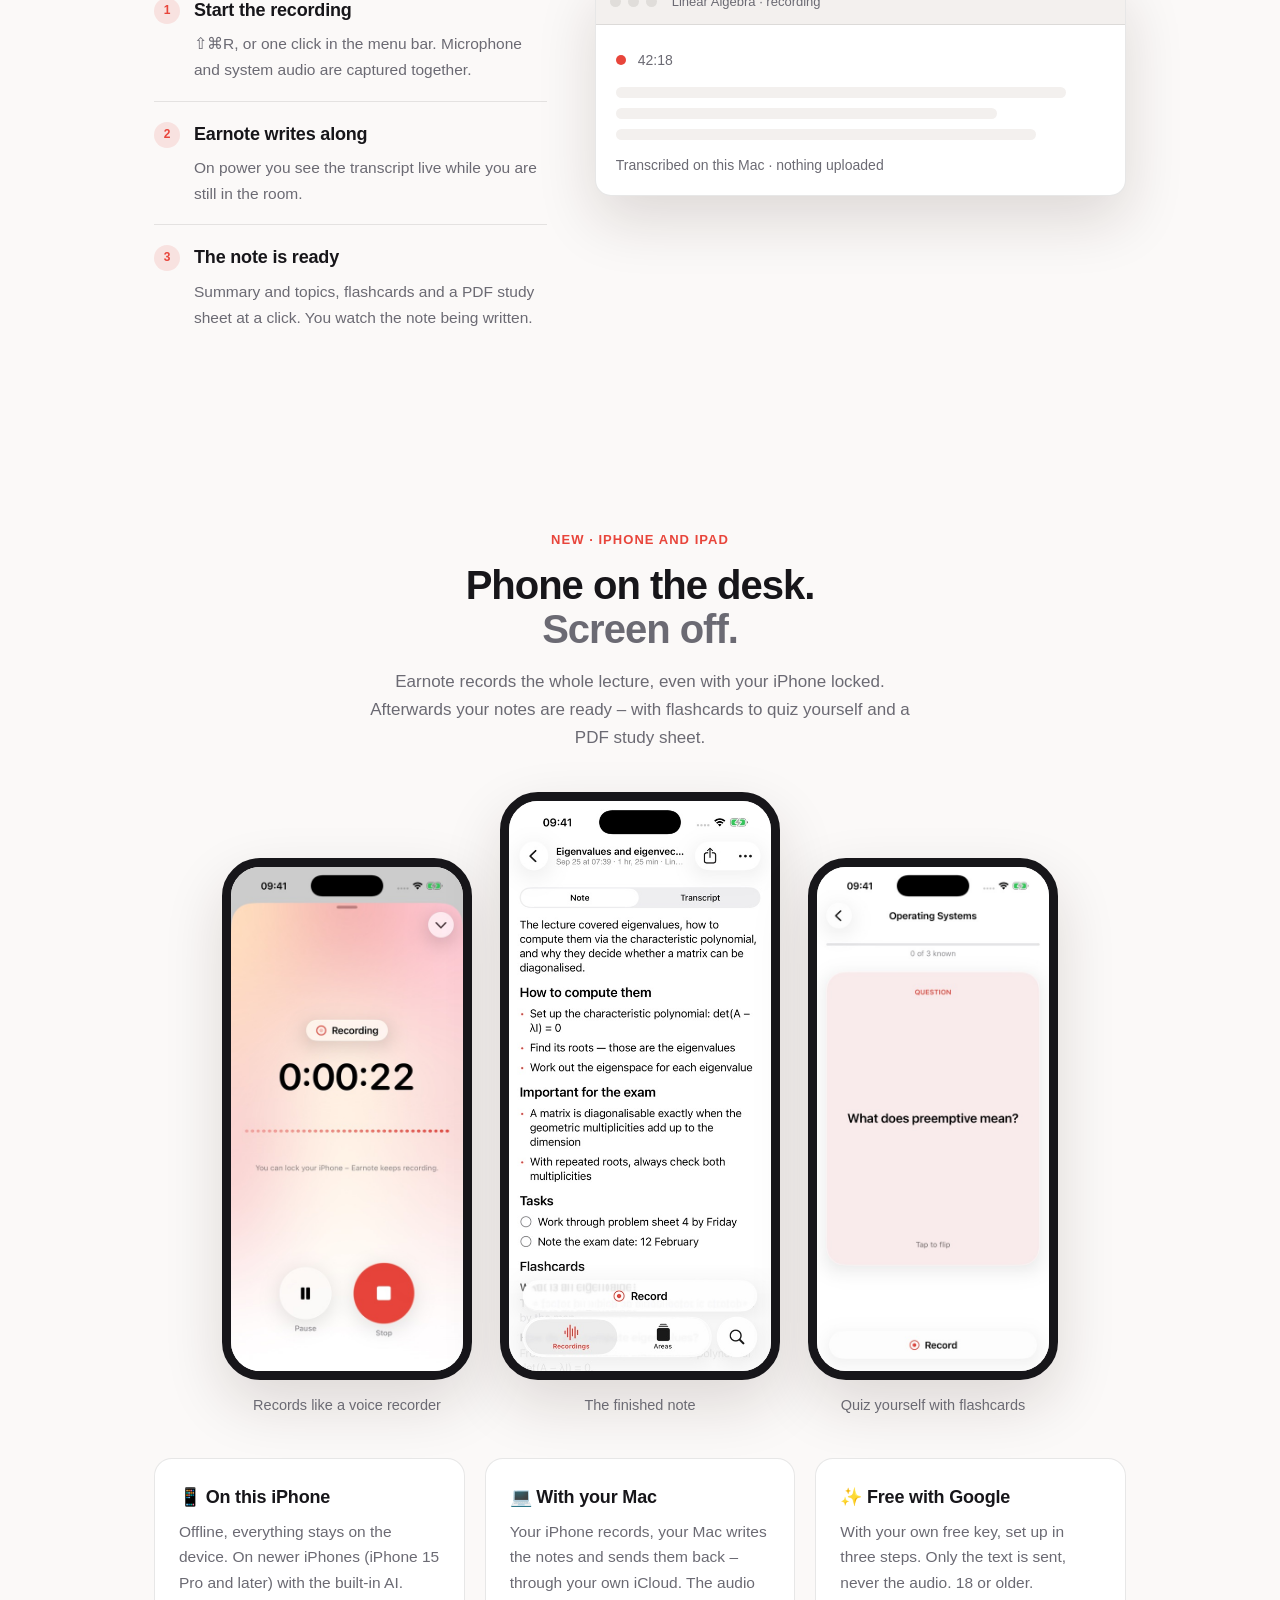
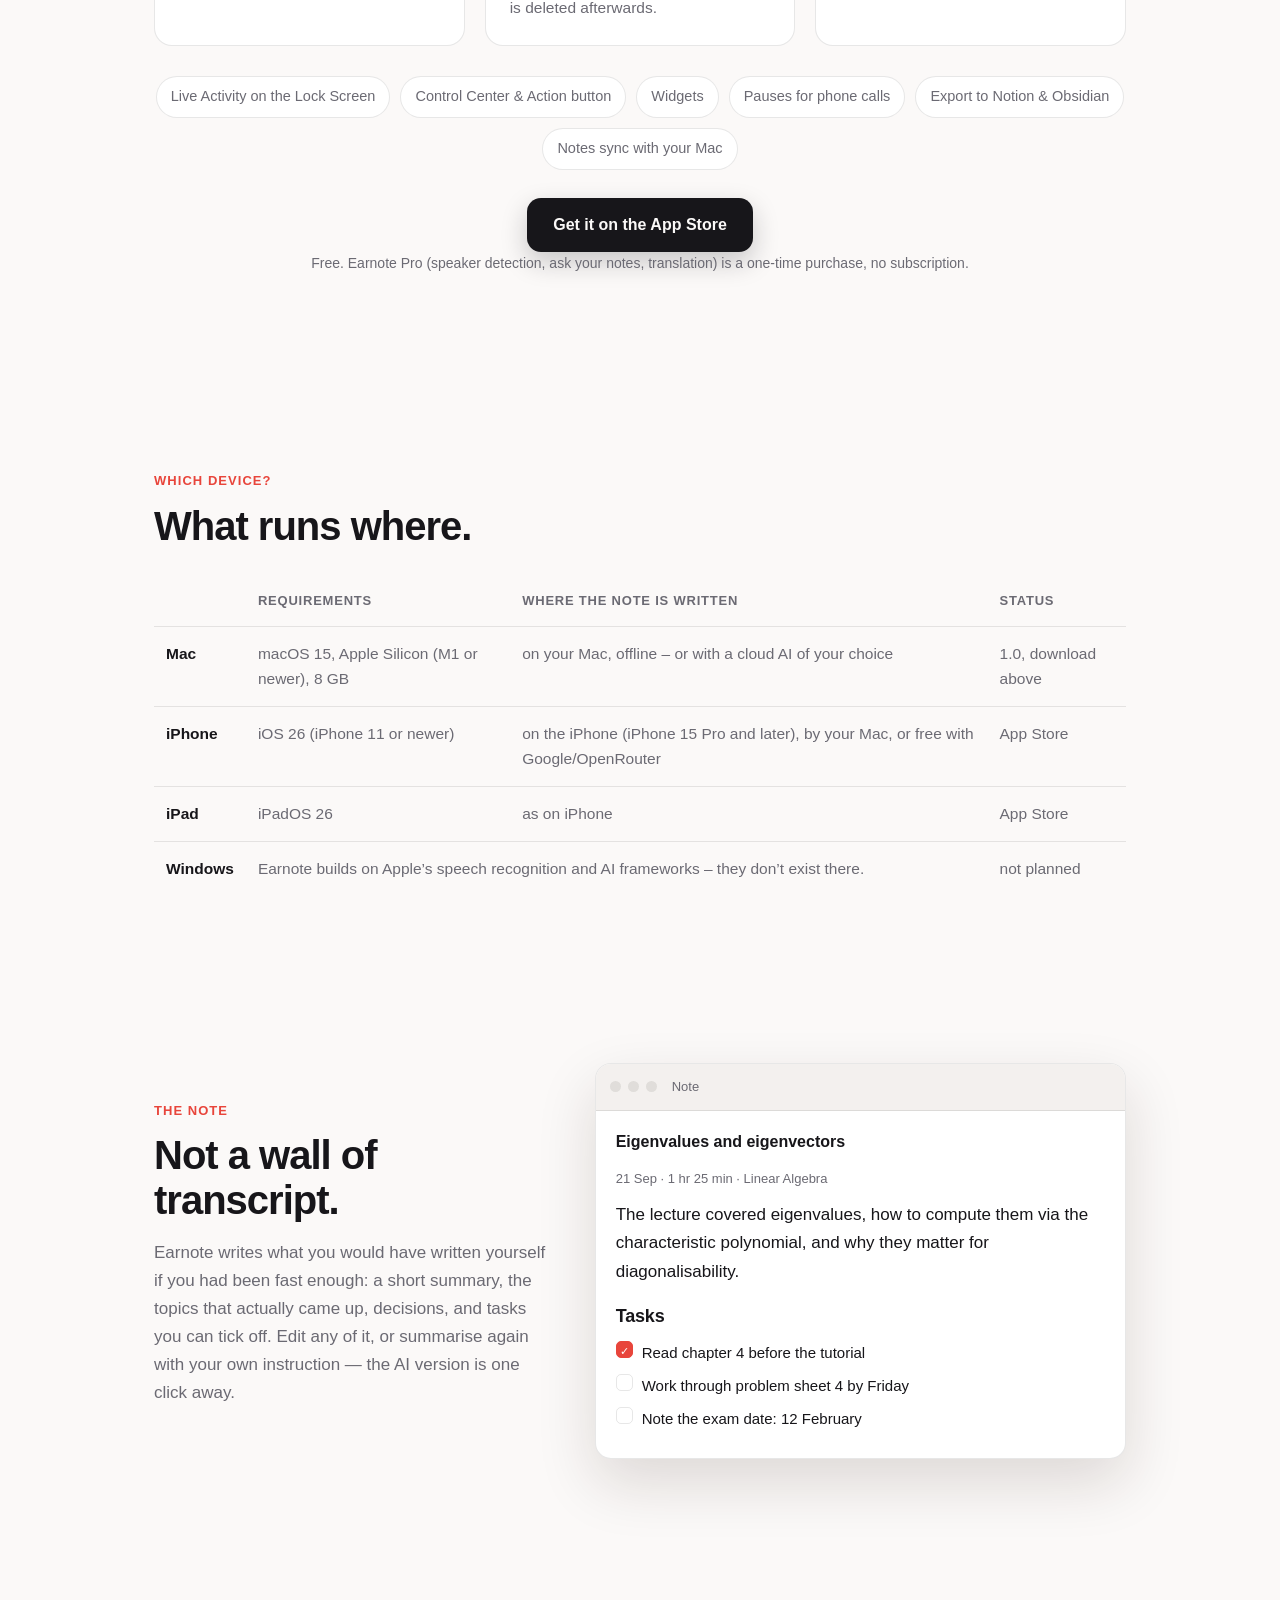
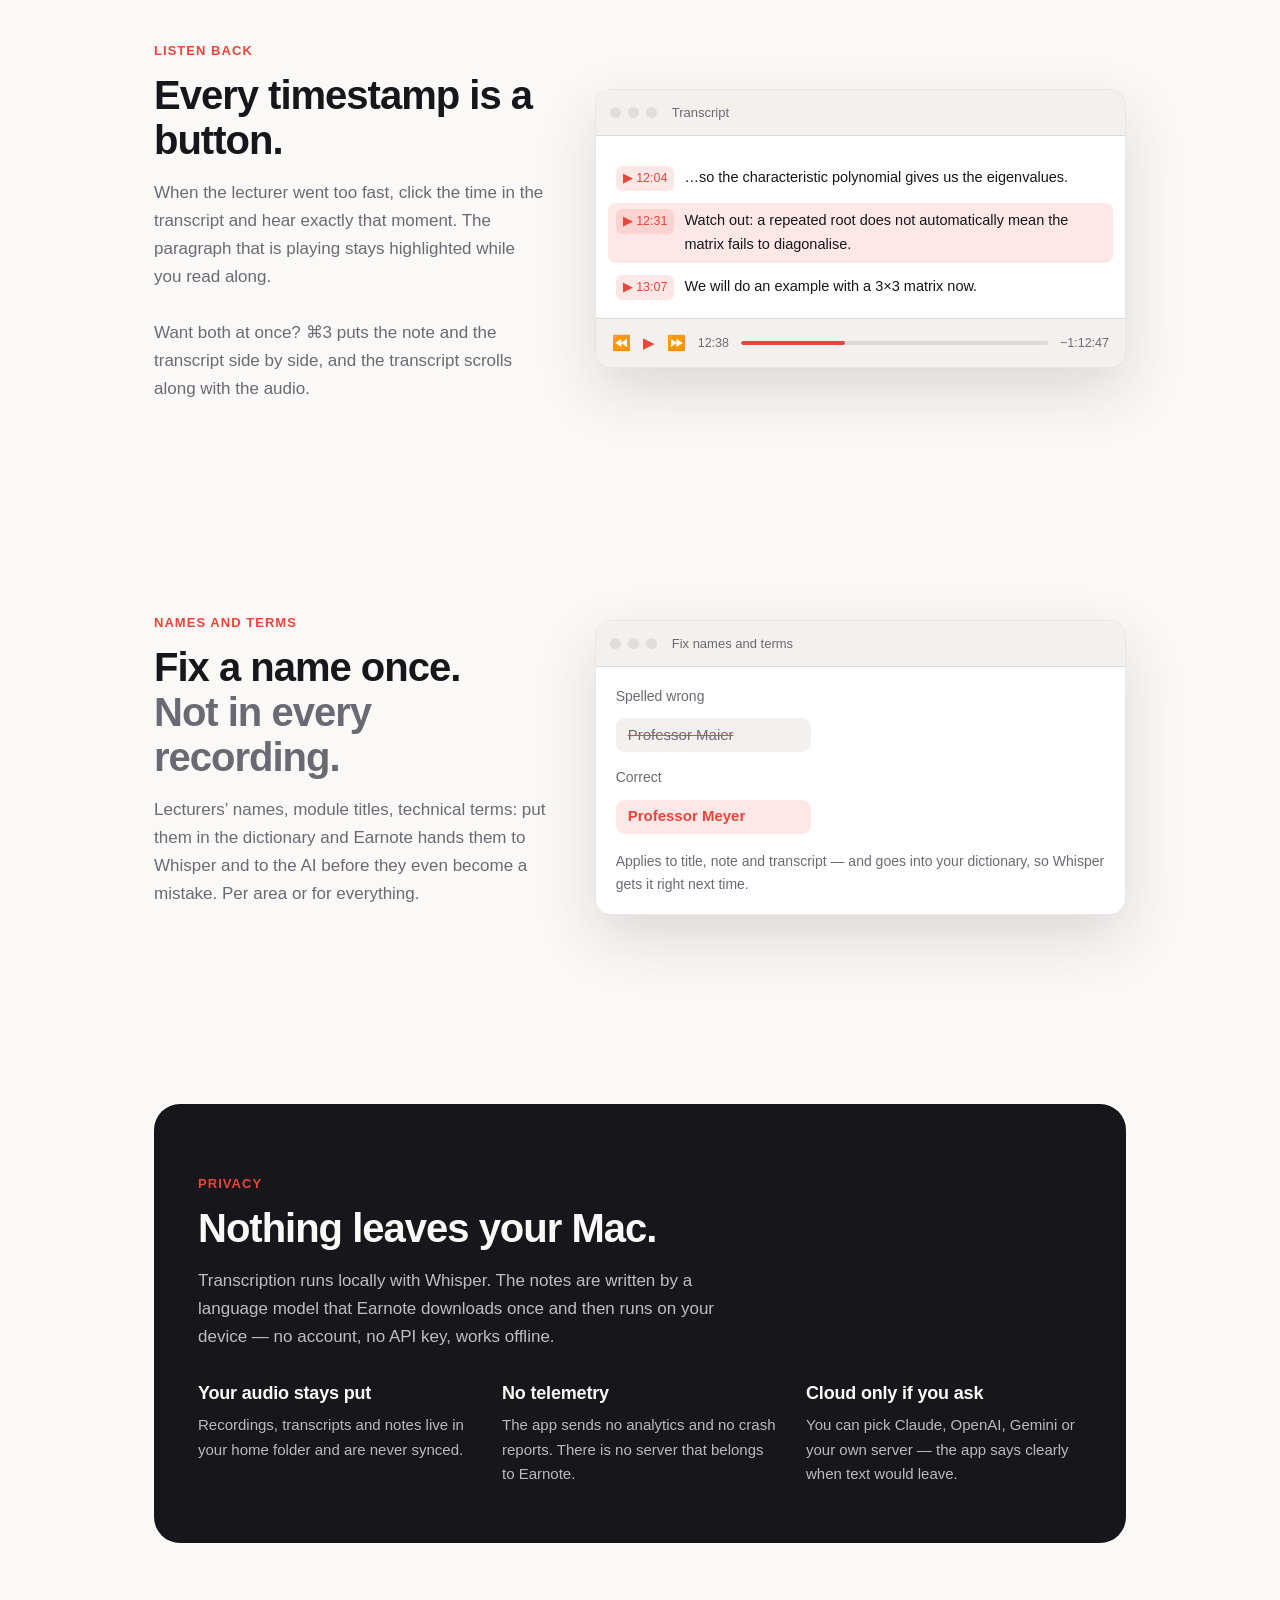
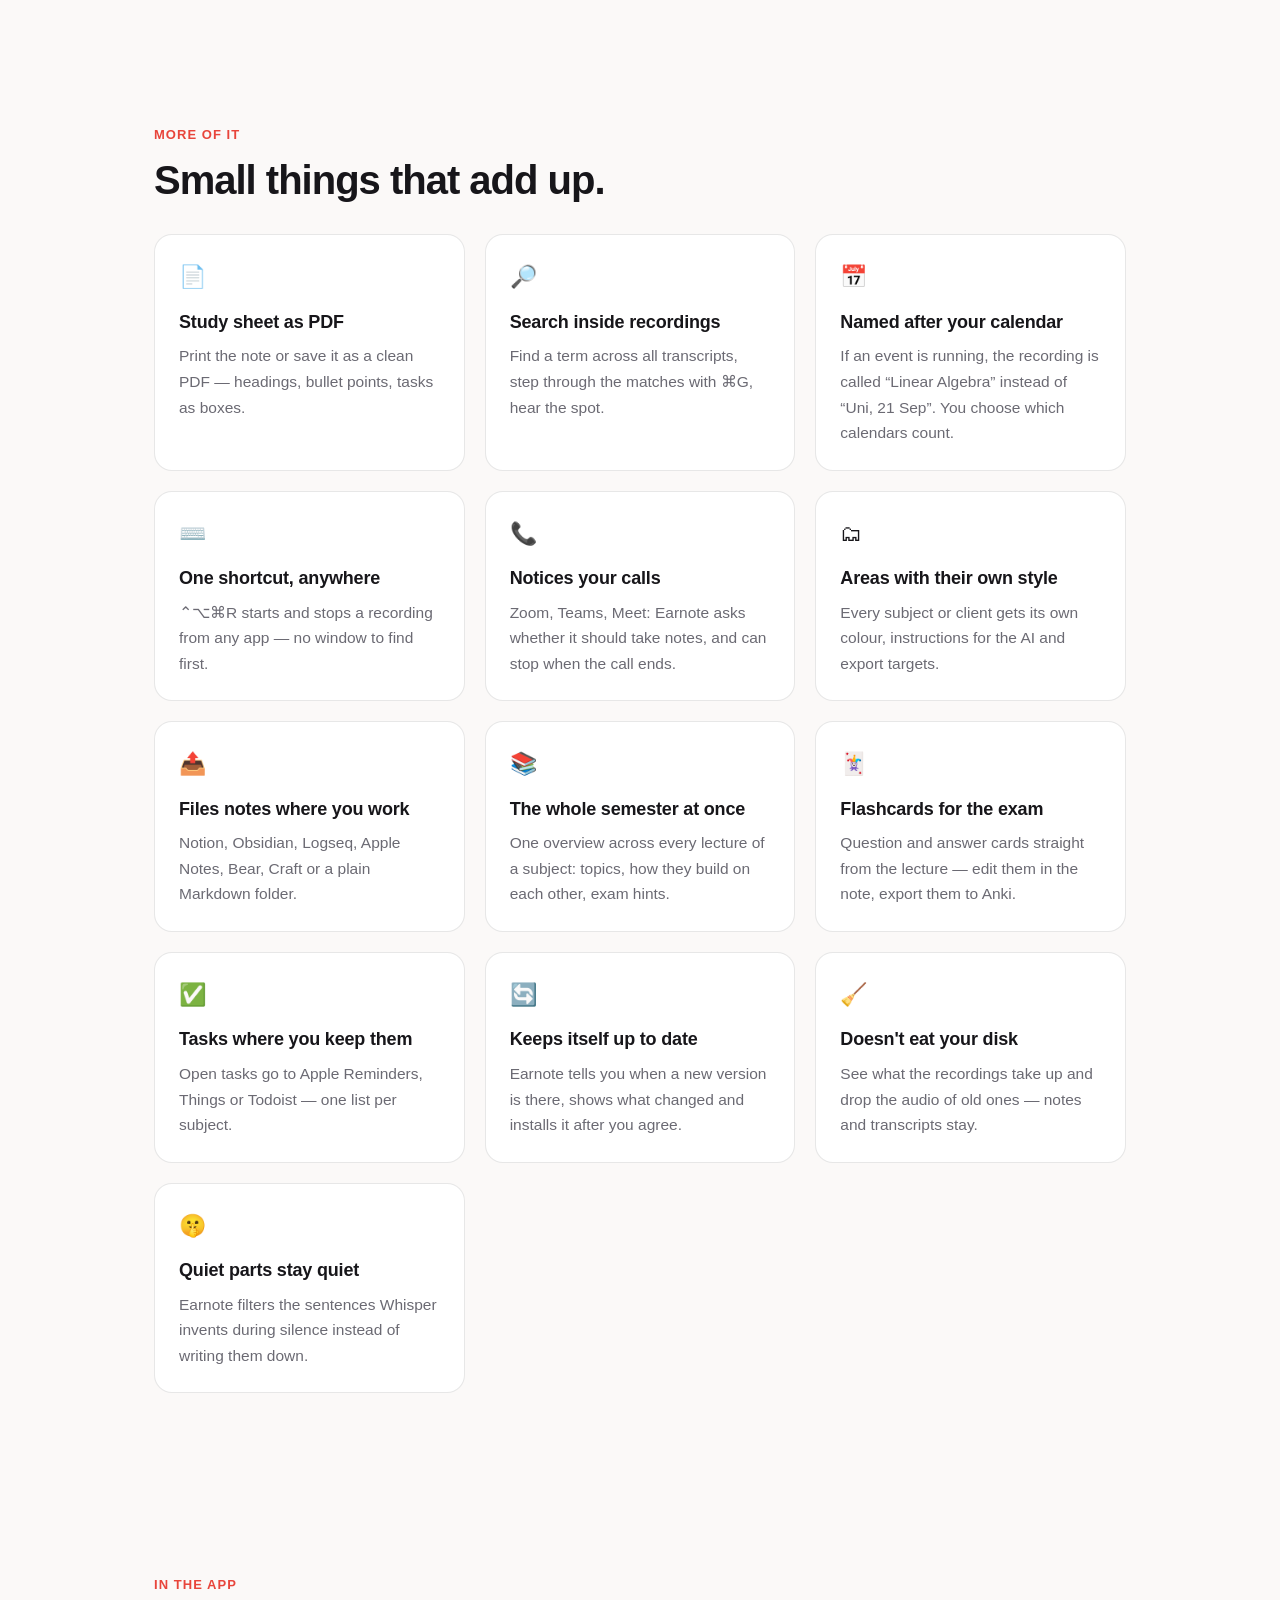
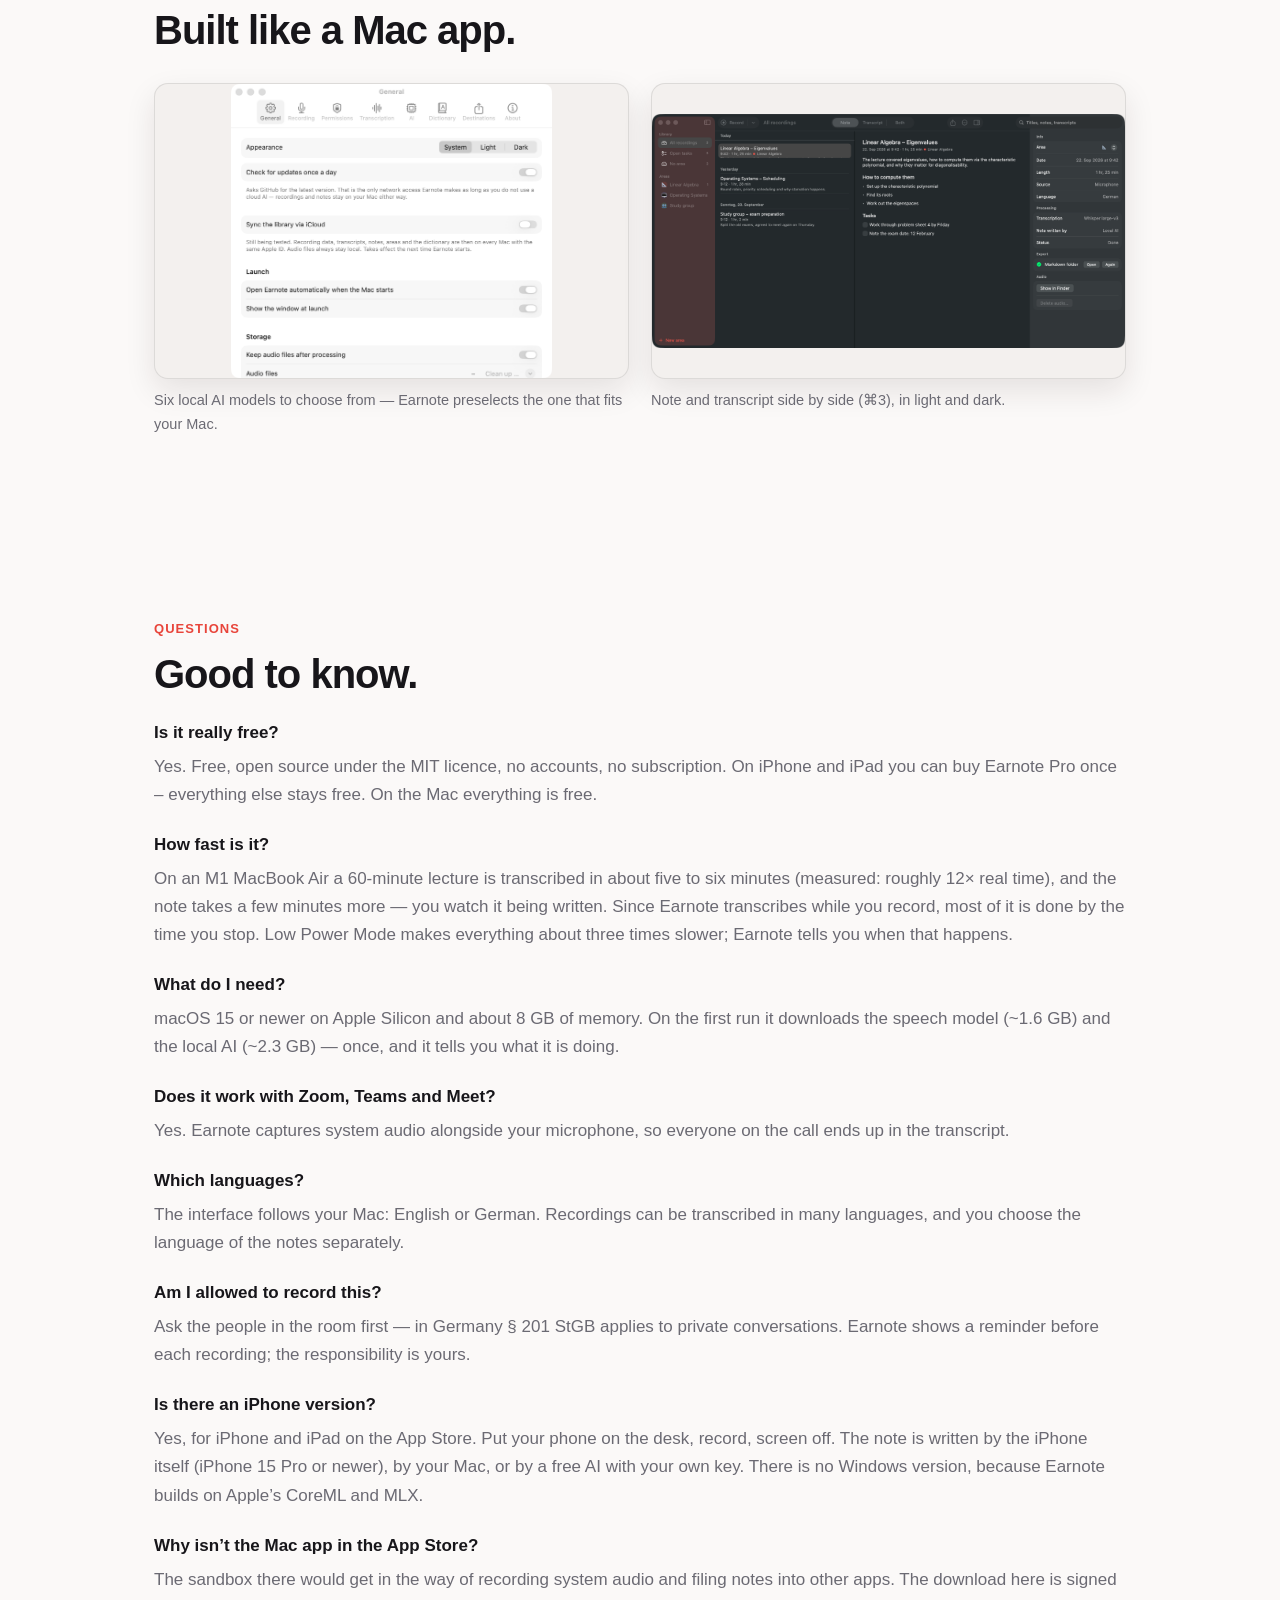
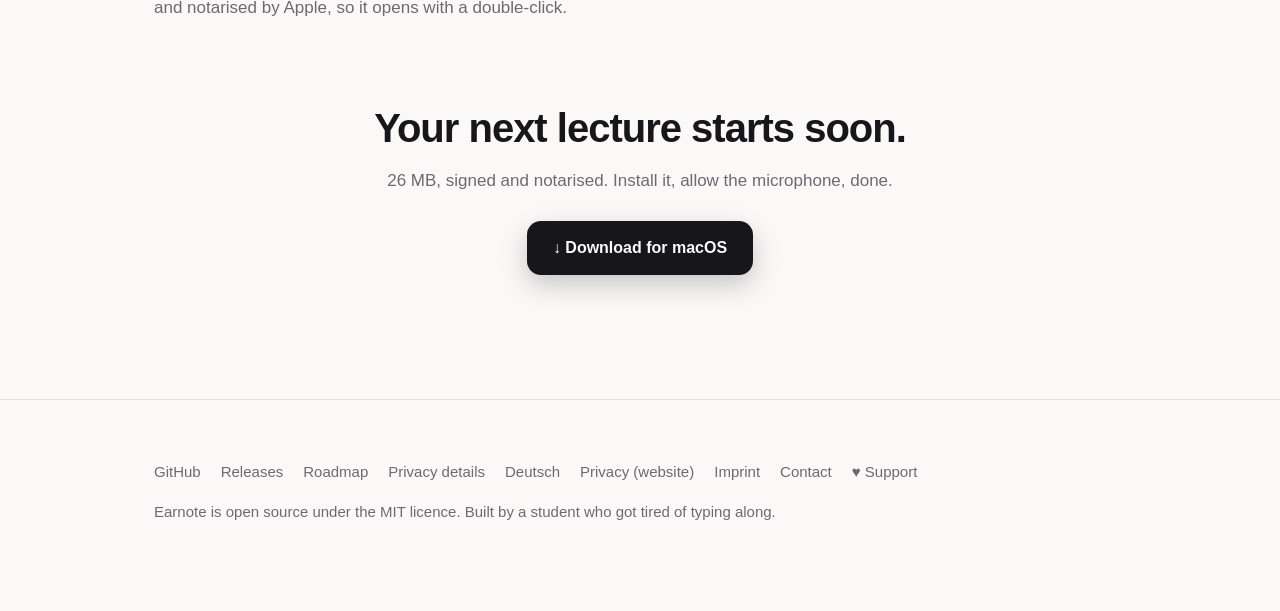
==== commit fa8c3b4b: "Website zum Launch: App-Store-Link statt iPhone-Beta, Version 1.0, Pro erwähnt Erst am 13.10. mergen" ====
--- a/docs/index.html
+++ b/docs/index.html
@@ -23,8 +23,8 @@
 <meta property="og:url" content="https://earnote.dev/">
 <meta property="og:type" content="website">
 <meta property="og:locale" content="en_US">
-<script type="application/ld+json">{"@context": "https://schema.org", "@type": "SoftwareApplication", "name": "Earnote", "applicationCategory": "EducationalApplication", "applicationSubCategory": "Note-taking, transcription", "operatingSystem": "macOS 15 or later, Apple Silicon", "inLanguage": ["de", "en"], "description": "Earnote records lectures, meetings and calls, transcribes them with Whisper on your Mac and writes a structured note. Free, open source, no account, no cloud.", "url": "https://earnote.dev/", "downloadUrl": "https://github.com/louiskl/Earnote/releases/latest/download/Earnote.dmg", "softwareVersion": "0.9.23", "license": "https://opensource.org/licenses/MIT", "isAccessibleForFree": true, "offers": {"@type": "Offer", "price": "0", "priceCurrency": "EUR"}, "featureList": ["Local transcription with Whisper large-v3-turbo", "Notes written by an AI running on your Mac", "Live transcript while recording", "Flashcards with Anki export, semester overview per course, PDF study sheets", "Exports to Markdown, Obsidian, Notion, Apple Notes, Logseq, Things, Todoist", "Microphone and system audio together (Zoom, Teams, Meet)"], "author": {"@type": "Person", "name": "Louis Klinke"}, "screenshot": "https://earnote.dev/assets/screenshot-en.png"}</script>
-<script type="application/ld+json">{"@context": "https://schema.org", "@type": "FAQPage", "mainEntity": [{"@type": "Question", "name": "Is Earnote really free?", "acceptedAnswer": {"@type": "Answer", "text": "Yes. Free, open source under the MIT licence, no accounts and no paid tier. It runs on your own Mac, so there are no servers to pay for."}}, {"@type": "Question", "name": "How fast is it?", "acceptedAnswer": {"@type": "Answer", "text": "On an M1 MacBook Air a 60-minute lecture is transcribed in about five to six minutes, and the note takes a few minutes more. Since Earnote transcribes while you record, most of it is done by the time you stop. Low Power Mode makes it about three times slower."}}, {"@type": "Question", "name": "What do I need to run it?", "acceptedAnswer": {"@type": "Answer", "text": "macOS 15 or newer on Apple Silicon and about 8 GB of memory. On the first run it downloads the speech model (~1.6 GB) and the local AI (~2.3 GB)."}}, {"@type": "Question", "name": "Does it work with Zoom, Teams and Google Meet?", "acceptedAnswer": {"@type": "Answer", "text": "Yes. Earnote captures system audio alongside your microphone, so everyone on the call ends up in the transcript."}}, {"@type": "Question", "name": "Does my recording leave my computer?", "acceptedAnswer": {"@type": "Answer", "text": "No. Transcription and note writing run locally on your Mac. There is no account, no telemetry and no Earnote server. Only the one-time model download and the daily update check use the network."}}, {"@type": "Question", "name": "Am I allowed to record a lecture?", "acceptedAnswer": {"@type": "Answer", "text": "Ask first. In Germany § 201 StGB protects private spoken words, so get consent from everyone involved, including the lecturer. Earnote shows a reminder before each recording."}}, {"@type": "Question", "name": "Why is Earnote not in the Mac App Store?", "acceptedAnswer": {"@type": "Answer", "text": "The App Store sandbox would get in the way of recording system audio and filing notes into other apps. The download from the website is signed and notarised by Apple."}}, {"@type": "Question", "name": "Is there a version for Windows or iPhone?", "acceptedAnswer": {"@type": "Answer", "text": "Windows no, because Earnote builds on Apple's CoreML and MLX. Earnote for iPhone is in testing (TestFlight) and planned for the App Store at the start of the winter semester; iPad follows."}}]}</script>
+<script type="application/ld+json">{"@context": "https://schema.org", "@type": "SoftwareApplication", "name": "Earnote", "applicationCategory": "EducationalApplication", "applicationSubCategory": "Note-taking, transcription", "operatingSystem": "macOS 15 or later, Apple Silicon", "inLanguage": ["de", "en"], "description": "Earnote records lectures, meetings and calls, transcribes them with Whisper on your Mac and writes a structured note. Free, open source, no account, no cloud.", "url": "https://earnote.dev/", "downloadUrl": "https://github.com/louiskl/Earnote/releases/latest/download/Earnote.dmg", "softwareVersion": "0.9.25", "license": "https://opensource.org/licenses/MIT", "isAccessibleForFree": true, "offers": {"@type": "Offer", "price": "0", "priceCurrency": "EUR"}, "featureList": ["Local transcription with Whisper large-v3-turbo", "Notes written by an AI running on your Mac", "Live transcript while recording", "Flashcards with Anki export, semester overview per course, PDF study sheets", "Exports to Markdown, Obsidian, Notion, Apple Notes, Logseq, Things, Todoist", "Microphone and system audio together (Zoom, Teams, Meet)"], "author": {"@type": "Person", "name": "Louis Klinke"}, "screenshot": "https://earnote.dev/assets/screenshot-en.png"}</script>
+<script type="application/ld+json">{"@context": "https://schema.org", "@type": "FAQPage", "mainEntity": [{"@type": "Question", "name": "Is Earnote really free?", "acceptedAnswer": {"@type": "Answer", "text": "Yes. Free, open source under the MIT licence, no accounts and no subscription. On iPhone and iPad there is an optional one-time Earnote Pro purchase; on the Mac everything is free."}}, {"@type": "Question", "name": "How fast is it?", "acceptedAnswer": {"@type": "Answer", "text": "On an M1 MacBook Air a 60-minute lecture is transcribed in about five to six minutes, and the note takes a few minutes more. Since Earnote transcribes while you record, most of it is done by the time you stop. Low Power Mode makes it about three times slower."}}, {"@type": "Question", "name": "What do I need to run it?", "acceptedAnswer": {"@type": "Answer", "text": "macOS 15 or newer on Apple Silicon and about 8 GB of memory. On the first run it downloads the speech model (~1.6 GB) and the local AI (~2.3 GB)."}}, {"@type": "Question", "name": "Does it work with Zoom, Teams and Google Meet?", "acceptedAnswer": {"@type": "Answer", "text": "Yes. Earnote captures system audio alongside your microphone, so everyone on the call ends up in the transcript."}}, {"@type": "Question", "name": "Does my recording leave my computer?", "acceptedAnswer": {"@type": "Answer", "text": "No. Transcription and note writing run locally on your Mac. There is no account, no telemetry and no Earnote server. Only the one-time model download and the daily update check use the network."}}, {"@type": "Question", "name": "Am I allowed to record a lecture?", "acceptedAnswer": {"@type": "Answer", "text": "Ask first. In Germany § 201 StGB protects private spoken words, so get consent from everyone involved, including the lecturer. Earnote shows a reminder before each recording."}}, {"@type": "Question", "name": "Why is Earnote not in the Mac App Store?", "acceptedAnswer": {"@type": "Answer", "text": "The App Store sandbox would get in the way of recording system audio and filing notes into other apps. The download from the website is signed and notarised by Apple."}}, {"@type": "Question", "name": "Is there a version for Windows or iPhone?", "acceptedAnswer": {"@type": "Answer", "text": "Windows no, because Earnote builds on Apple's CoreML and MLX. Earnote for iPhone and iPad is free on the App Store."}}]}</script>
 
 <!-- Besucherzählung ohne Cookies (siehe datenschutz.html) -->
 <script data-goatcounter="https://louiskl.goatcounter.com/count" async src="//gc.zgo.at/count.js"></script>
@@ -53,10 +53,10 @@
             on your Mac or iPhone. No account, no subscription, nothing in the cloud.</p>
         <div class="cta">
             <a class="btn" data-goatcounter-click="download-oben" href="https://github.com/louiskl/Earnote/releases/latest/download/Earnote.dmg">↓ Download for macOS</a>
-            <a class="btn ghost" href="#iphone">See the iPhone beta</a>
-        </div>
-        <p class="fine">Mac: macOS 15 or newer, Apple Silicon · iPhone: iOS 26, beta · free · <a href="https://github.com/louiskl/Earnote">open source (MIT)</a></p>
-        <p class="fine">Currently in beta: it works, and it gets better every week. <a href="https://github.com/louiskl/Earnote/issues/new">Tell me what breaks</a>.</p>
+            <a class="btn ghost" data-goatcounter-click="appstore-top" href="https://apps.apple.com/app/id6815681807">Get it on the App Store</a>
+        </div>
+        <p class="fine">Mac: macOS 15 or newer, Apple Silicon · iPhone and iPad: iOS 26 · free · <a href="https://github.com/louiskl/Earnote">open source (MIT)</a></p>
+        <p class="fine">Version 1.0 – for Mac, iPhone and iPad. <a href="https://github.com/louiskl/Earnote/issues/new">Tell me what breaks</a>.</p>
         <p class="fine">Or with Homebrew: <code>brew tap louiskl/earnote &amp;&amp; brew trust louiskl/earnote &amp;&amp; brew install --cask earnote</code></p>
     </div>
     <div class="hero-shot reveal">
@@ -114,7 +114,7 @@
 
 <section id="iphone">
     <div class="wrap" style="text-align:center">
-        <p class="eyebrow reveal">New · iPhone (beta)</p>
+        <p class="eyebrow reveal">New · iPhone and iPad</p>
         <h2 class="reveal">Phone on the desk.<br><span class="dim">Screen off.</span></h2>
         <p class="lead reveal" style="margin:0 auto">Earnote records the whole lecture, even with your iPhone locked.
             Afterwards your notes are ready – with flashcards to quiz yourself and a PDF study sheet.</p>
@@ -140,8 +140,8 @@
             <span>Widgets</span><span>Pauses for phone calls</span><span>Export to Notion &amp; Obsidian</span>
             <span>Notes sync with your Mac</span>
         </div>
-        <p class="fine reveal" style="margin-top:28px">In testing via TestFlight, headed for the App Store this autumn.
-            Want in? <a href="mailto:hallo@earnote.dev?subject=iPhone%20beta">Drop me a line</a> – the public beta link will appear here.</p>
+        <p class="fine reveal" style="margin-top:28px"><a class="btn" data-goatcounter-click="appstore-iphone" href="https://apps.apple.com/app/id6815681807">Get it on the App Store</a><br>
+            Free. Earnote Pro (speaker detection, ask your notes, translation) is a one-time purchase, no subscription.</p>
     </div>
 </section>
 
@@ -153,10 +153,10 @@
             <thead><tr><th></th><th>Requirements</th><th>Where the note is written</th><th>Status</th></tr></thead>
             <tbody>
                 <tr><th>Mac</th><td>macOS 15, Apple Silicon (M1 or newer), 8 GB</td>
-                    <td>on your Mac, offline – or with a cloud AI of your choice</td><td>Beta, download above</td></tr>
+                    <td>on your Mac, offline – or with a cloud AI of your choice</td><td>1.0, download above</td></tr>
                 <tr><th>iPhone</th><td>iOS 26 (iPhone 11 or newer)</td>
-                    <td>on the iPhone (iPhone 15 Pro and later), by your Mac, or free with Google/OpenRouter</td><td>Beta via TestFlight</td></tr>
-                <tr><th>iPad</th><td>iPadOS 26</td><td>as on iPhone</td><td class="soon">coming next</td></tr>
+                    <td>on the iPhone (iPhone 15 Pro and later), by your Mac, or free with Google/OpenRouter</td><td><a href="https://apps.apple.com/app/id6815681807">App Store</a></td></tr>
+                <tr><th>iPad</th><td>iPadOS 26</td><td>as on iPhone</td><td><a href="https://apps.apple.com/app/id6815681807">App Store</a></td></tr>
                 <tr><th>Windows</th><td colspan="2">Earnote builds on Apple’s speech recognition and AI frameworks – they don’t exist there.</td><td>not planned</td></tr>
             </tbody>
         </table>
@@ -321,7 +321,7 @@
         <h2 class="reveal">Good to know.</h2>
         <dl class="faq reveal">
             <dt>Is it really free?</dt>
-            <dd>Yes. Free, open source under the MIT licence, no accounts, no paid tier. A student project, not a business.</dd>
+            <dd>Yes. Free, open source under the MIT licence, no accounts, no subscription. On iPhone and iPad you can buy Earnote Pro once – everything else stays free. On the Mac everything is free.</dd>
 
             <dt>How fast is it?</dt>
             <dd>On an M1 MacBook Air a 60-minute lecture is transcribed in about five to six minutes (measured: roughly
@@ -345,12 +345,11 @@
                 shows a reminder before each recording; the responsibility is yours.</dd>
 
             <dt>Is there an iPhone version?</dt>
-            <dd>Yes, in testing right now. Put your phone on the desk, record, screen off. The note is written by the
-                iPhone itself (iPhone 15 Pro or newer), by your Mac, or by a free AI with your own key. It should be in the
-                App Store for the winter semester, iPad follows. There is no Windows version, because Earnote builds on
+            <dd>Yes, for iPhone and iPad <a href="https://apps.apple.com/app/id6815681807">on the App Store</a>. Put your phone on the desk, record, screen off. The
+                note is written by the iPhone itself (iPhone 15 Pro or newer), by your Mac, or by a free AI with your own key. There is no Windows version, because Earnote builds on
                 Apple’s CoreML and MLX.</dd>
 
-            <dt>Why isn’t it in the App Store?</dt>
+            <dt>Why isn’t the Mac app in the App Store?</dt>
             <dd>The sandbox there would get in the way of recording system audio and filing notes into other apps.
                 The download here is signed and notarised by Apple, so it opens with a double-click.</dd>
         </dl>
@@ -373,8 +372,7 @@
             <a href="https://github.com/louiskl/Earnote">GitHub</a>
             <a href="https://github.com/louiskl/Earnote/releases">Releases</a>
             <a href="ROADMAP.md">Roadmap</a>
-            <a href="BETA.md">Beta guide</a>
-            <a href="DATENSCHUTZ.md">Privacy details</a>
+                        <a href="DATENSCHUTZ.md">Privacy details</a>
             <a href="de.html">Deutsch</a>
             <a href="datenschutz.html">Privacy (website)</a>
             <a href="impressum.html">Imprint</a>
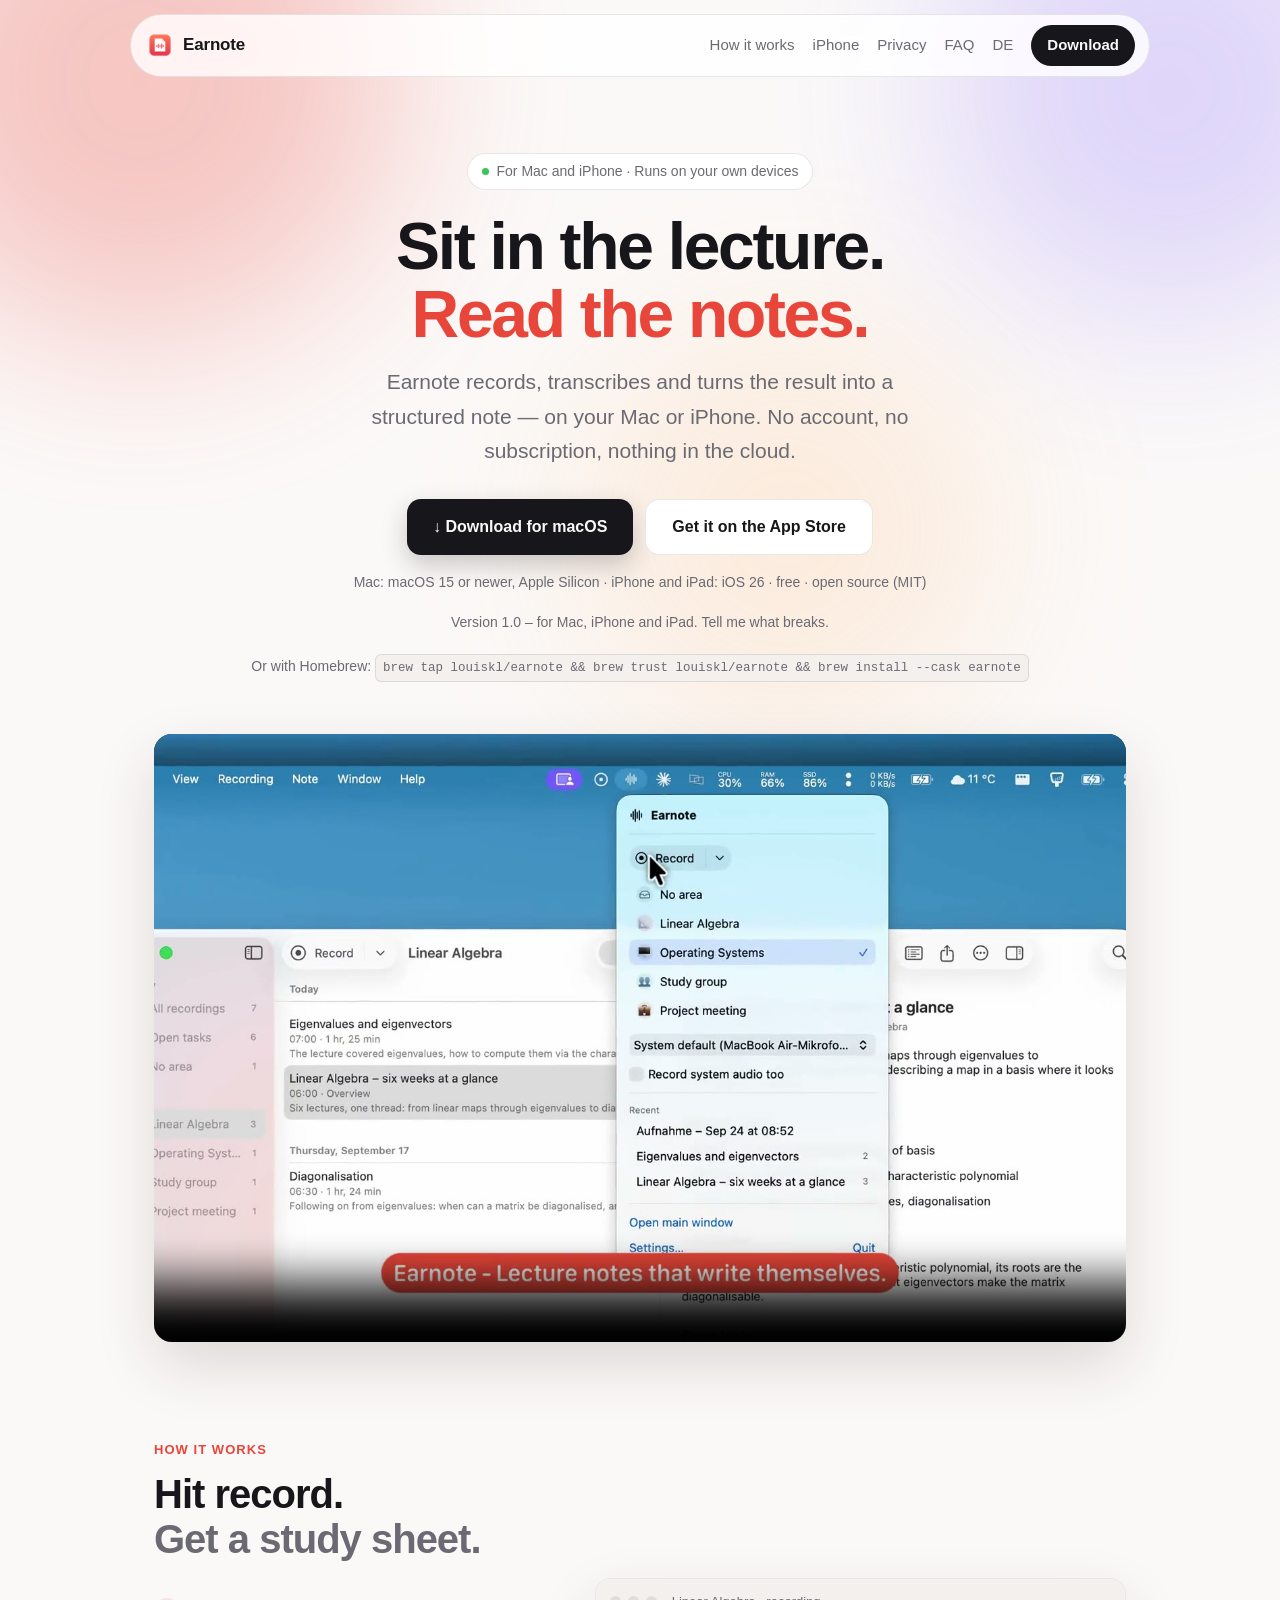
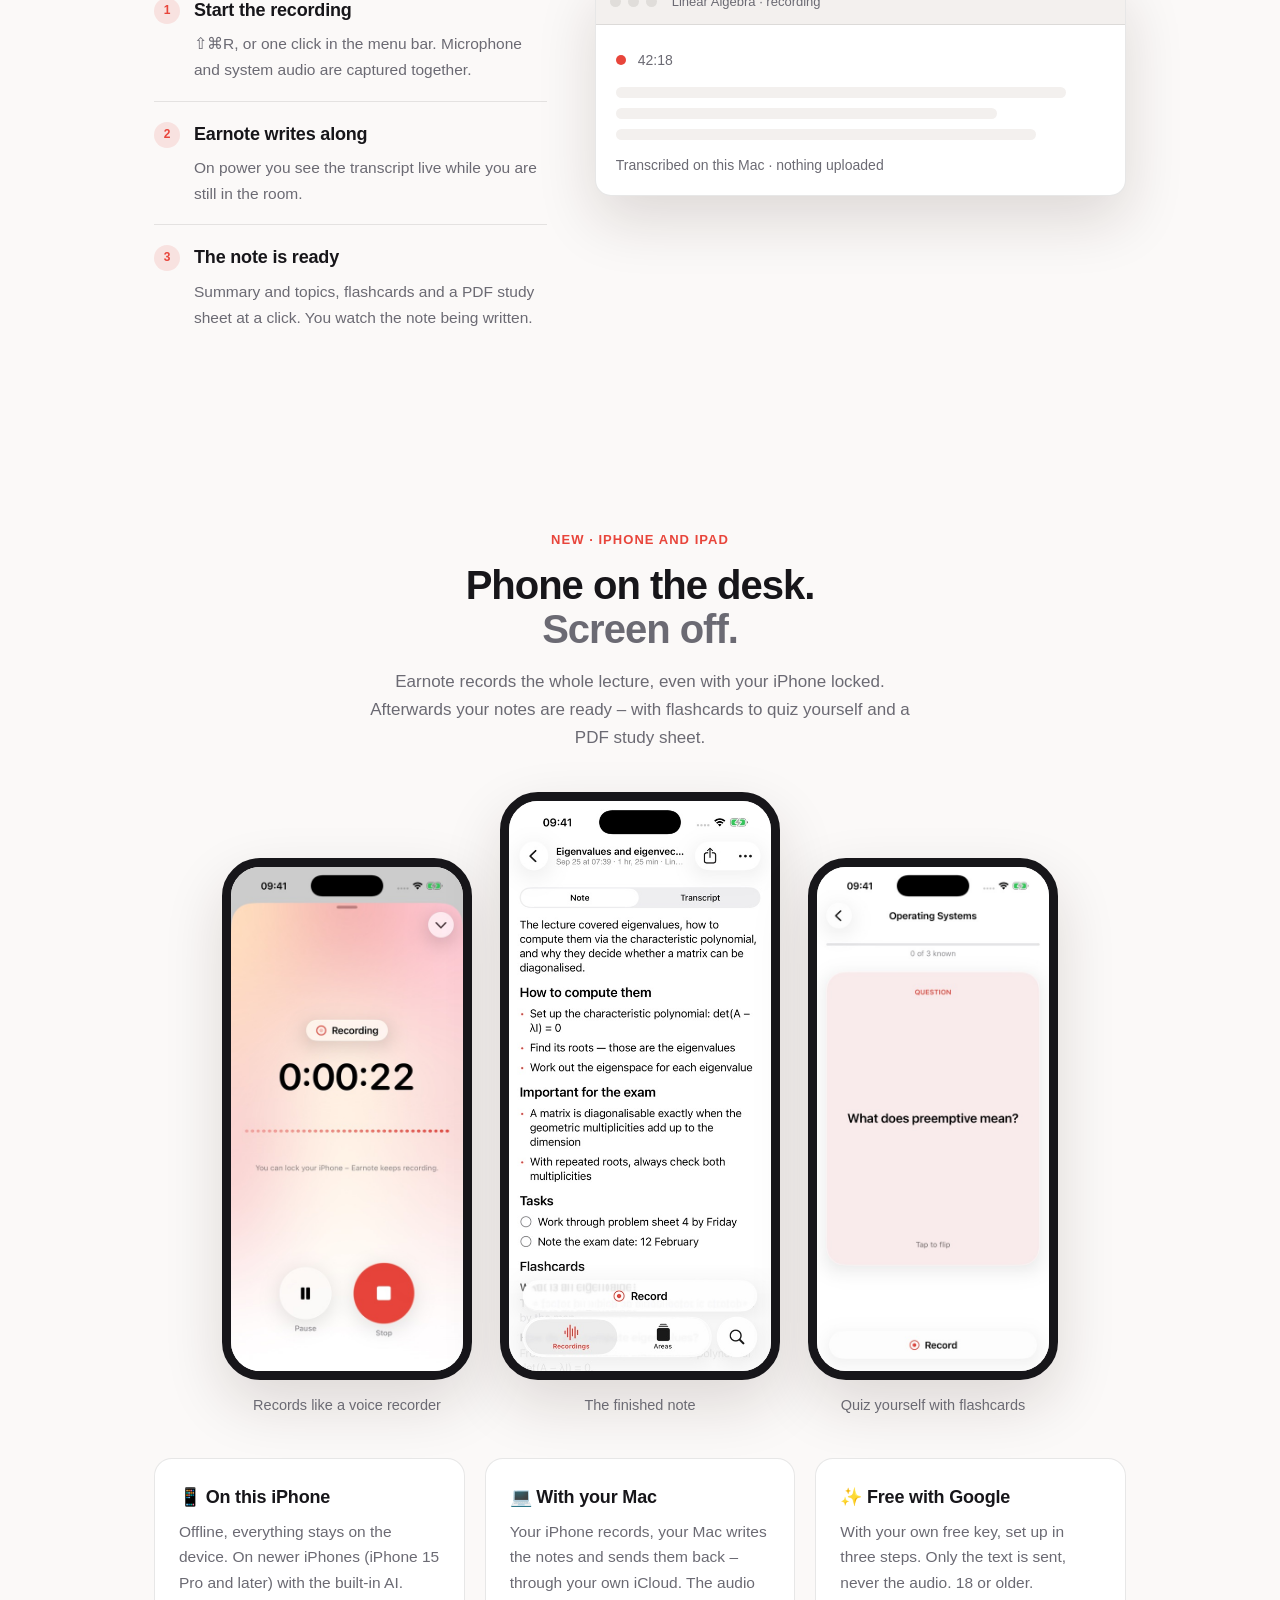
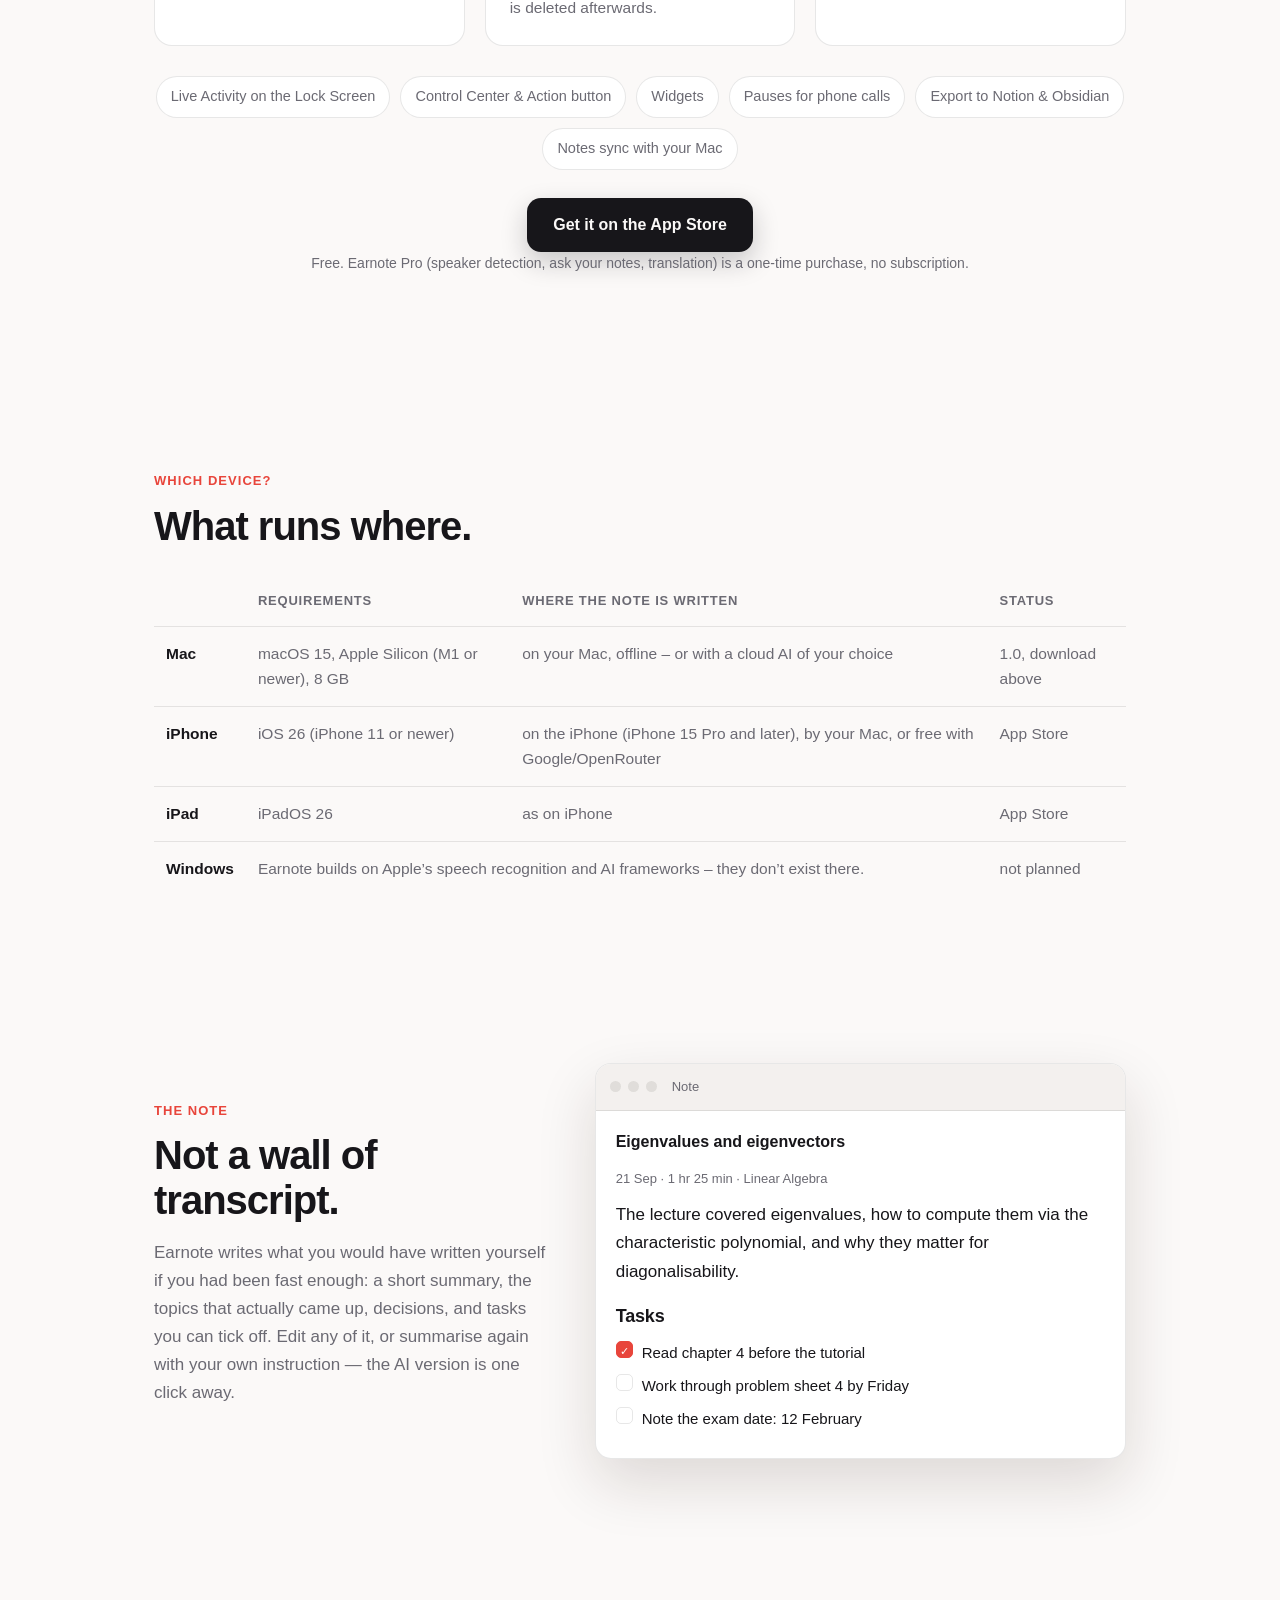
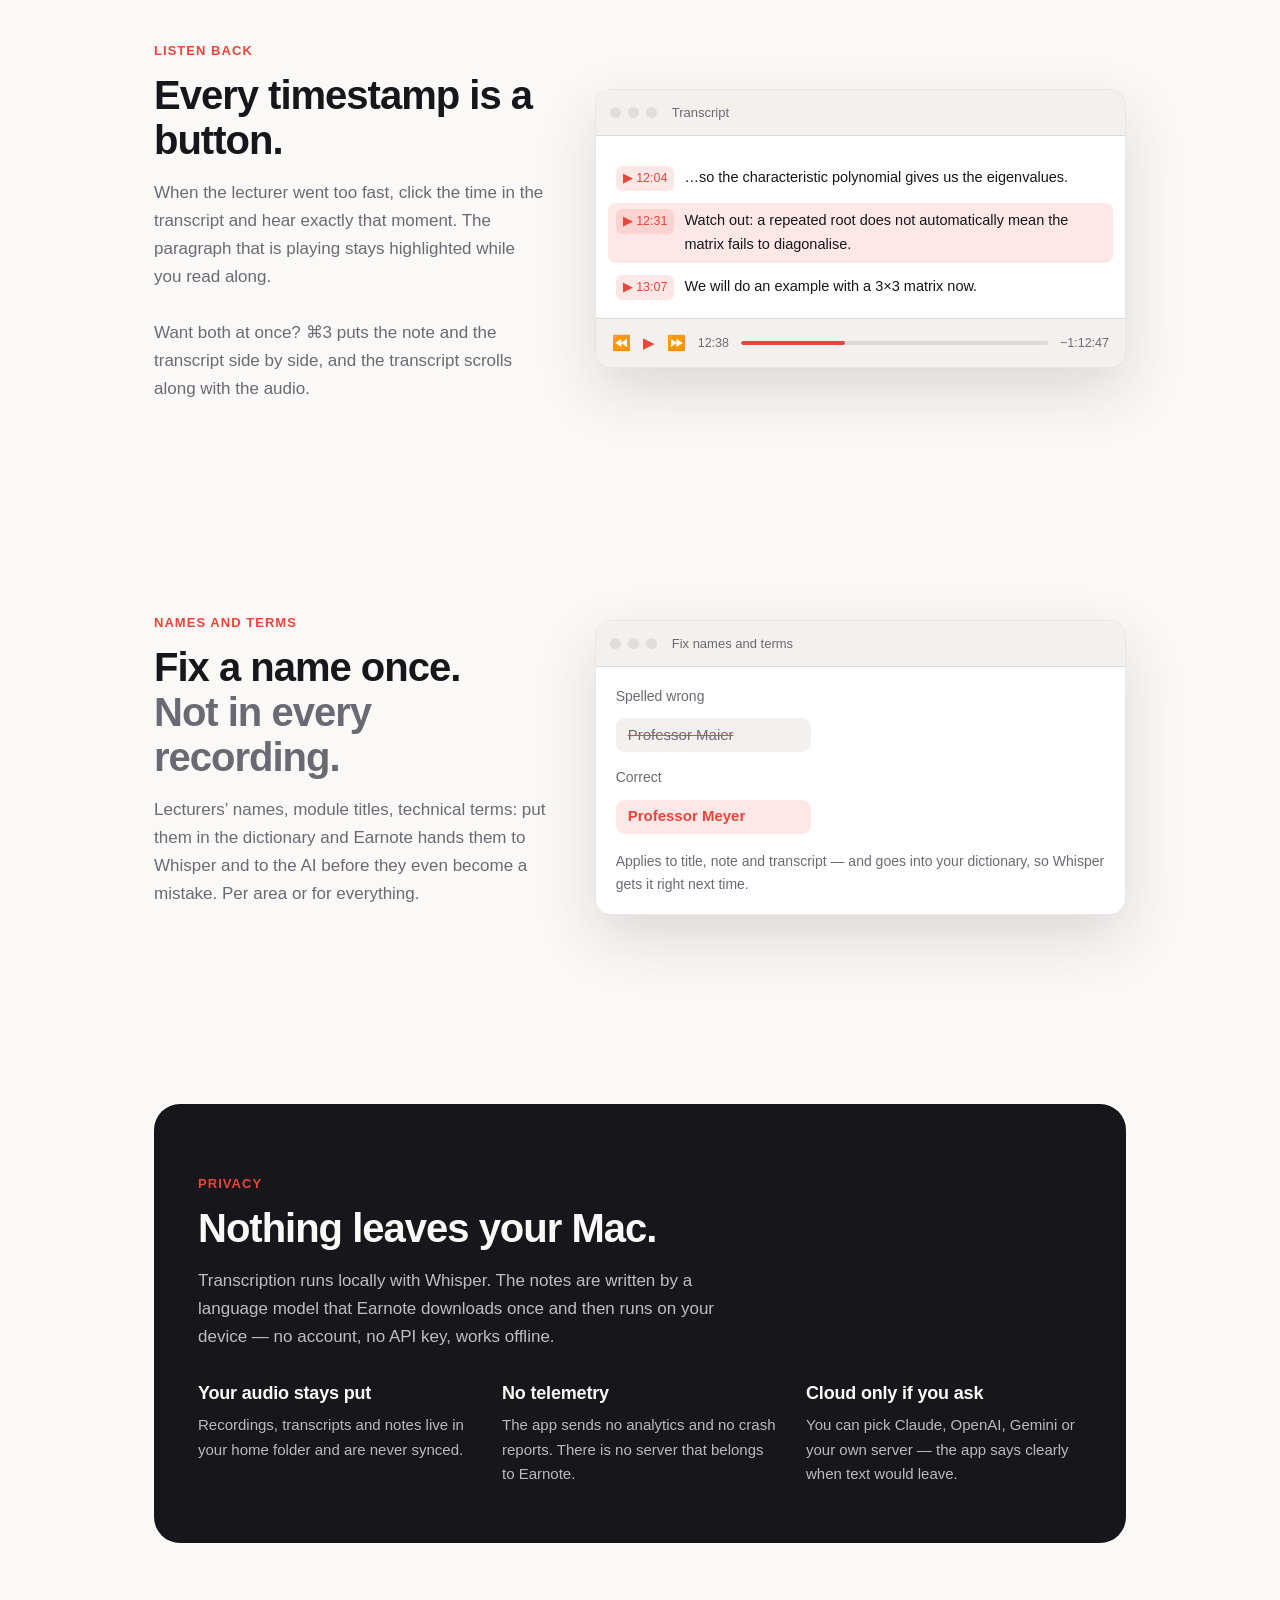
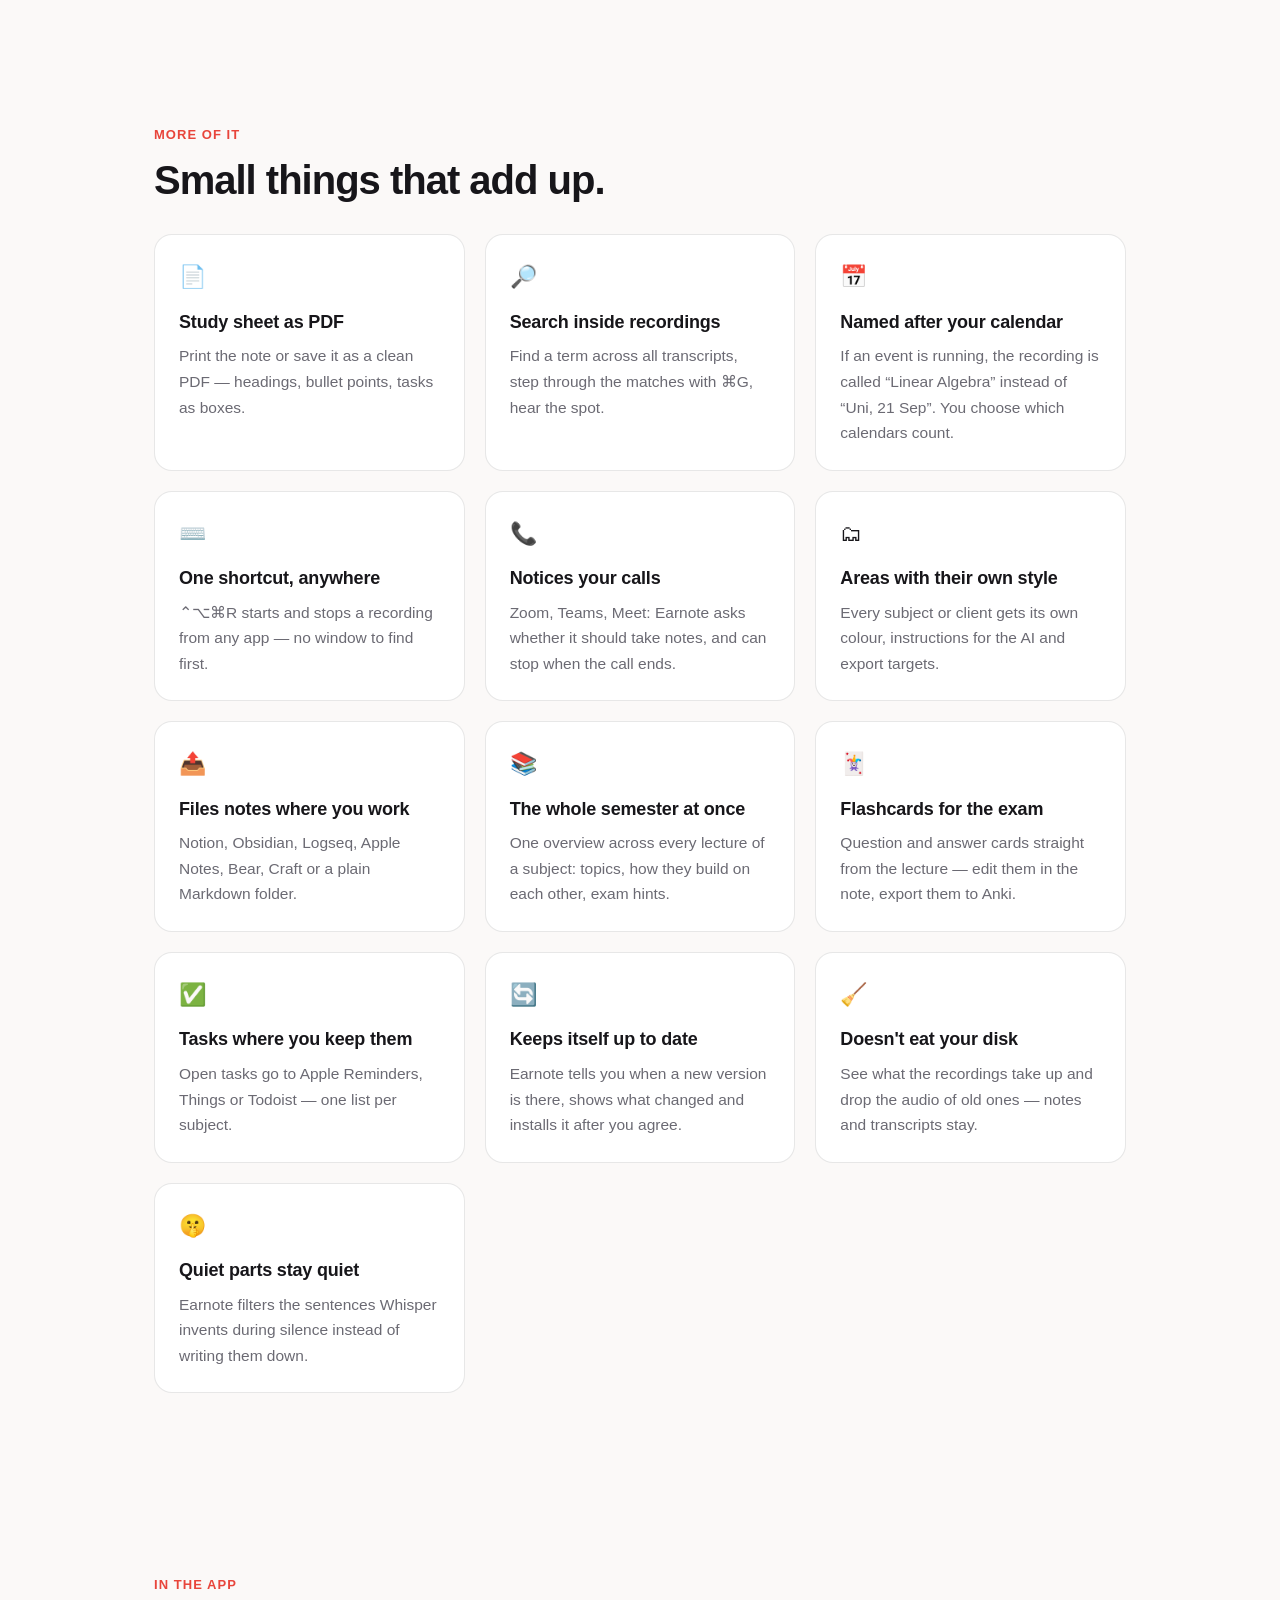
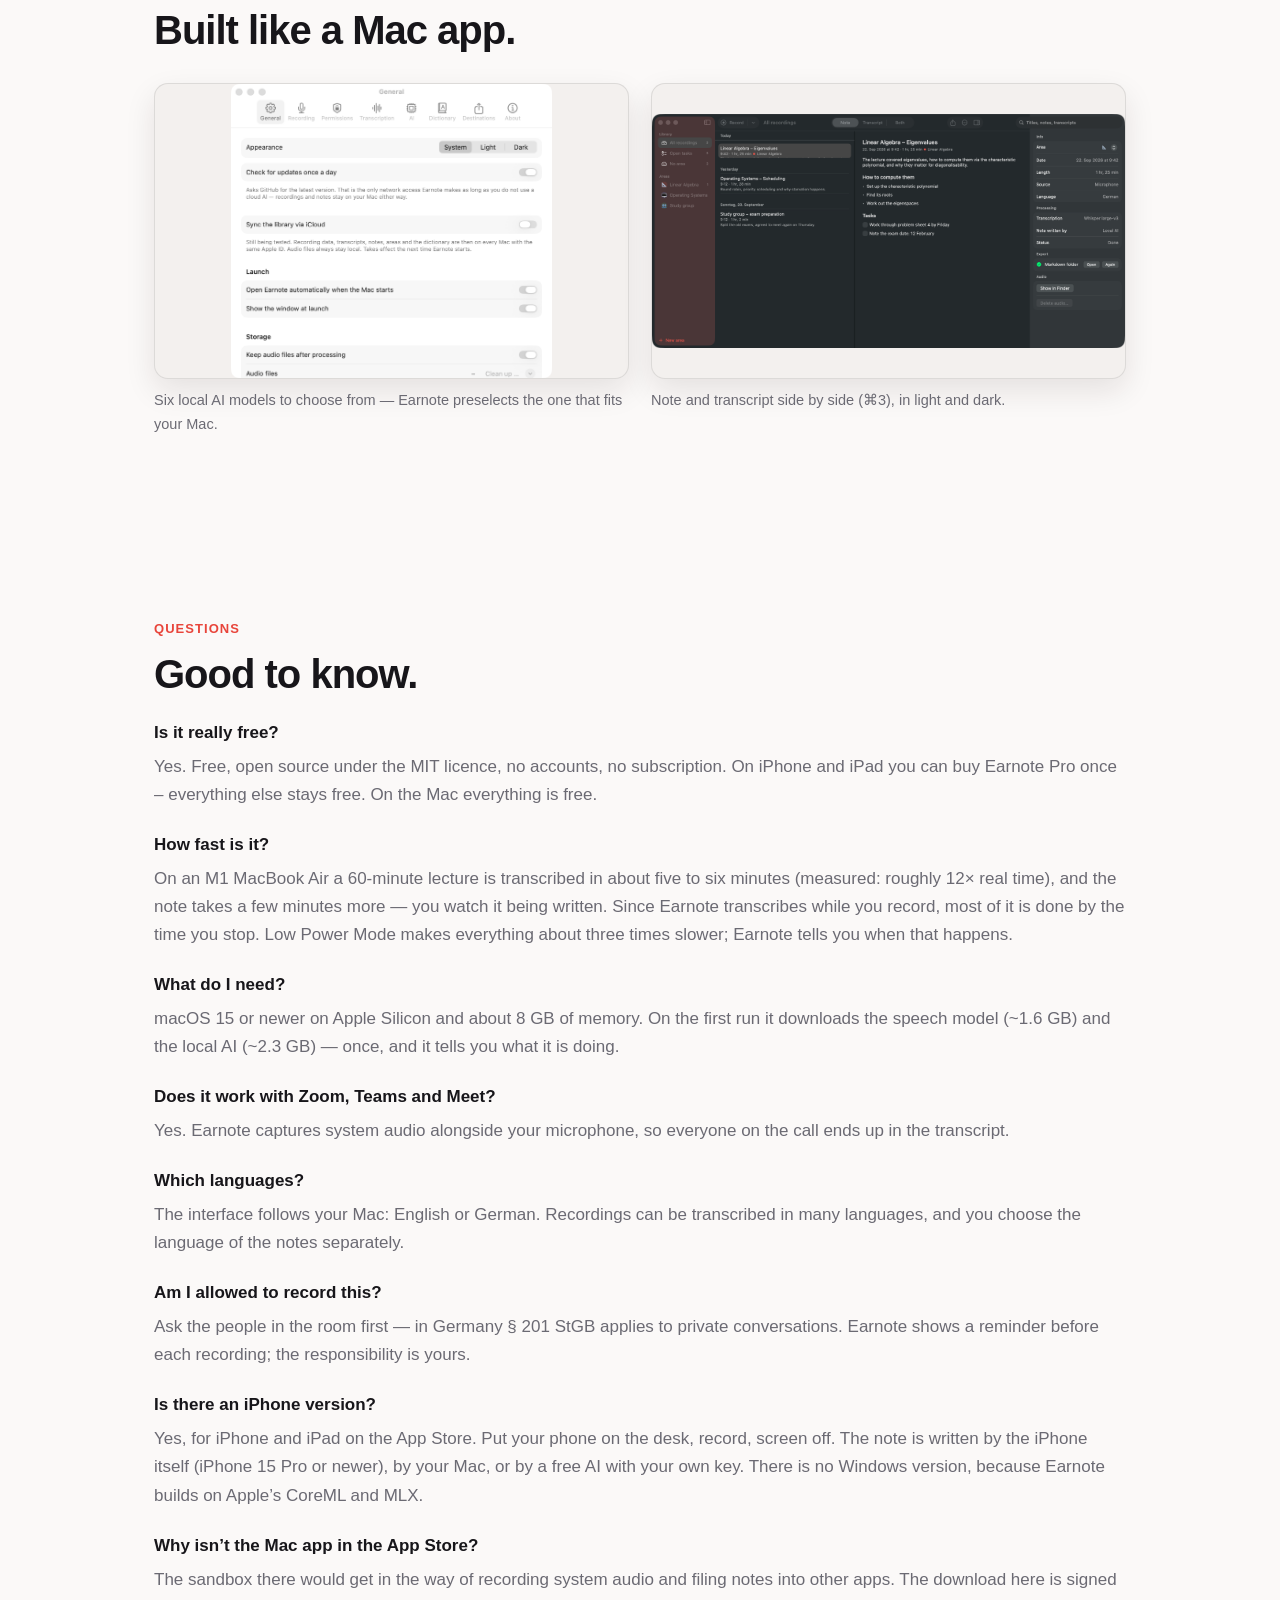
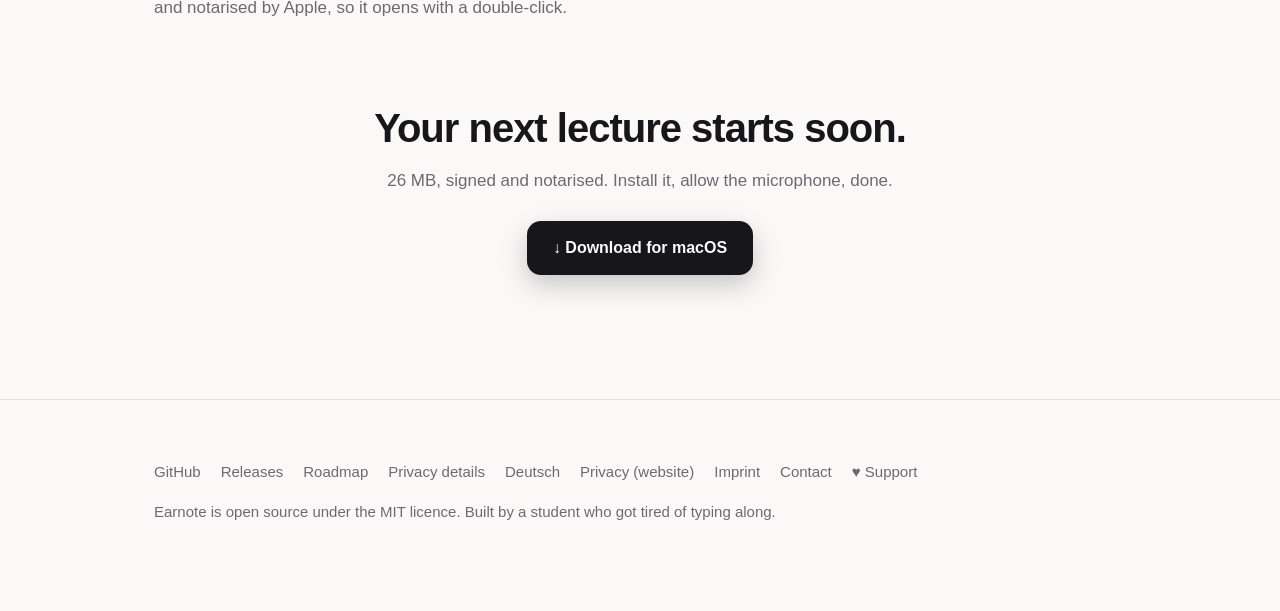
==== commit 1e2a51d6: "Veröffentlicht: 1.0.2" ====
--- a/docs/index.html
+++ b/docs/index.html
@@ -23,7 +23,7 @@
 <meta property="og:url" content="https://earnote.dev/">
 <meta property="og:type" content="website">
 <meta property="og:locale" content="en_US">
-<script type="application/ld+json">{"@context": "https://schema.org", "@type": "SoftwareApplication", "name": "Earnote", "applicationCategory": "EducationalApplication", "applicationSubCategory": "Note-taking, transcription", "operatingSystem": "macOS 15 or later, Apple Silicon", "inLanguage": ["de", "en"], "description": "Earnote records lectures, meetings and calls, transcribes them with Whisper on your Mac and writes a structured note. Free, open source, no account, no cloud.", "url": "https://earnote.dev/", "downloadUrl": "https://github.com/louiskl/Earnote/releases/latest/download/Earnote.dmg", "softwareVersion": "0.9.25", "license": "https://opensource.org/licenses/MIT", "isAccessibleForFree": true, "offers": {"@type": "Offer", "price": "0", "priceCurrency": "EUR"}, "featureList": ["Local transcription with Whisper large-v3-turbo", "Notes written by an AI running on your Mac", "Live transcript while recording", "Flashcards with Anki export, semester overview per course, PDF study sheets", "Exports to Markdown, Obsidian, Notion, Apple Notes, Logseq, Things, Todoist", "Microphone and system audio together (Zoom, Teams, Meet)"], "author": {"@type": "Person", "name": "Louis Klinke"}, "screenshot": "https://earnote.dev/assets/screenshot-en.png"}</script>
+<script type="application/ld+json">{"@context": "https://schema.org", "@type": "SoftwareApplication", "name": "Earnote", "applicationCategory": "EducationalApplication", "applicationSubCategory": "Note-taking, transcription", "operatingSystem": "macOS 15 or later, Apple Silicon", "inLanguage": ["de", "en"], "description": "Earnote records lectures, meetings and calls, transcribes them with Whisper on your Mac and writes a structured note. Free, open source, no account, no cloud.", "url": "https://earnote.dev/", "downloadUrl": "https://github.com/louiskl/Earnote/releases/latest/download/Earnote.dmg", "softwareVersion": "1.0.2", "license": "https://opensource.org/licenses/MIT", "isAccessibleForFree": true, "offers": {"@type": "Offer", "price": "0", "priceCurrency": "EUR"}, "featureList": ["Local transcription with Whisper large-v3-turbo", "Notes written by an AI running on your Mac", "Live transcript while recording", "Flashcards with Anki export, semester overview per course, PDF study sheets", "Exports to Markdown, Obsidian, Notion, Apple Notes, Logseq, Things, Todoist", "Microphone and system audio together (Zoom, Teams, Meet)"], "author": {"@type": "Person", "name": "Louis Klinke"}, "screenshot": "https://earnote.dev/assets/screenshot-en.png"}</script>
 <script type="application/ld+json">{"@context": "https://schema.org", "@type": "FAQPage", "mainEntity": [{"@type": "Question", "name": "Is Earnote really free?", "acceptedAnswer": {"@type": "Answer", "text": "Yes. Free, open source under the MIT licence, no accounts and no subscription. On iPhone and iPad there is an optional one-time Earnote Pro purchase; on the Mac everything is free."}}, {"@type": "Question", "name": "How fast is it?", "acceptedAnswer": {"@type": "Answer", "text": "On an M1 MacBook Air a 60-minute lecture is transcribed in about five to six minutes, and the note takes a few minutes more. Since Earnote transcribes while you record, most of it is done by the time you stop. Low Power Mode makes it about three times slower."}}, {"@type": "Question", "name": "What do I need to run it?", "acceptedAnswer": {"@type": "Answer", "text": "macOS 15 or newer on Apple Silicon and about 8 GB of memory. On the first run it downloads the speech model (~1.6 GB) and the local AI (~2.3 GB)."}}, {"@type": "Question", "name": "Does it work with Zoom, Teams and Google Meet?", "acceptedAnswer": {"@type": "Answer", "text": "Yes. Earnote captures system audio alongside your microphone, so everyone on the call ends up in the transcript."}}, {"@type": "Question", "name": "Does my recording leave my computer?", "acceptedAnswer": {"@type": "Answer", "text": "No. Transcription and note writing run locally on your Mac. There is no account, no telemetry and no Earnote server. Only the one-time model download and the daily update check use the network."}}, {"@type": "Question", "name": "Am I allowed to record a lecture?", "acceptedAnswer": {"@type": "Answer", "text": "Ask first. In Germany § 201 StGB protects private spoken words, so get consent from everyone involved, including the lecturer. Earnote shows a reminder before each recording."}}, {"@type": "Question", "name": "Why is Earnote not in the Mac App Store?", "acceptedAnswer": {"@type": "Answer", "text": "The App Store sandbox would get in the way of recording system audio and filing notes into other apps. The download from the website is signed and notarised by Apple."}}, {"@type": "Question", "name": "Is there a version for Windows or iPhone?", "acceptedAnswer": {"@type": "Answer", "text": "Windows no, because Earnote builds on Apple's CoreML and MLX. Earnote for iPhone and iPad is free on the App Store."}}]}</script>
 
 <!-- Besucherzählung ohne Cookies (siehe datenschutz.html) -->
